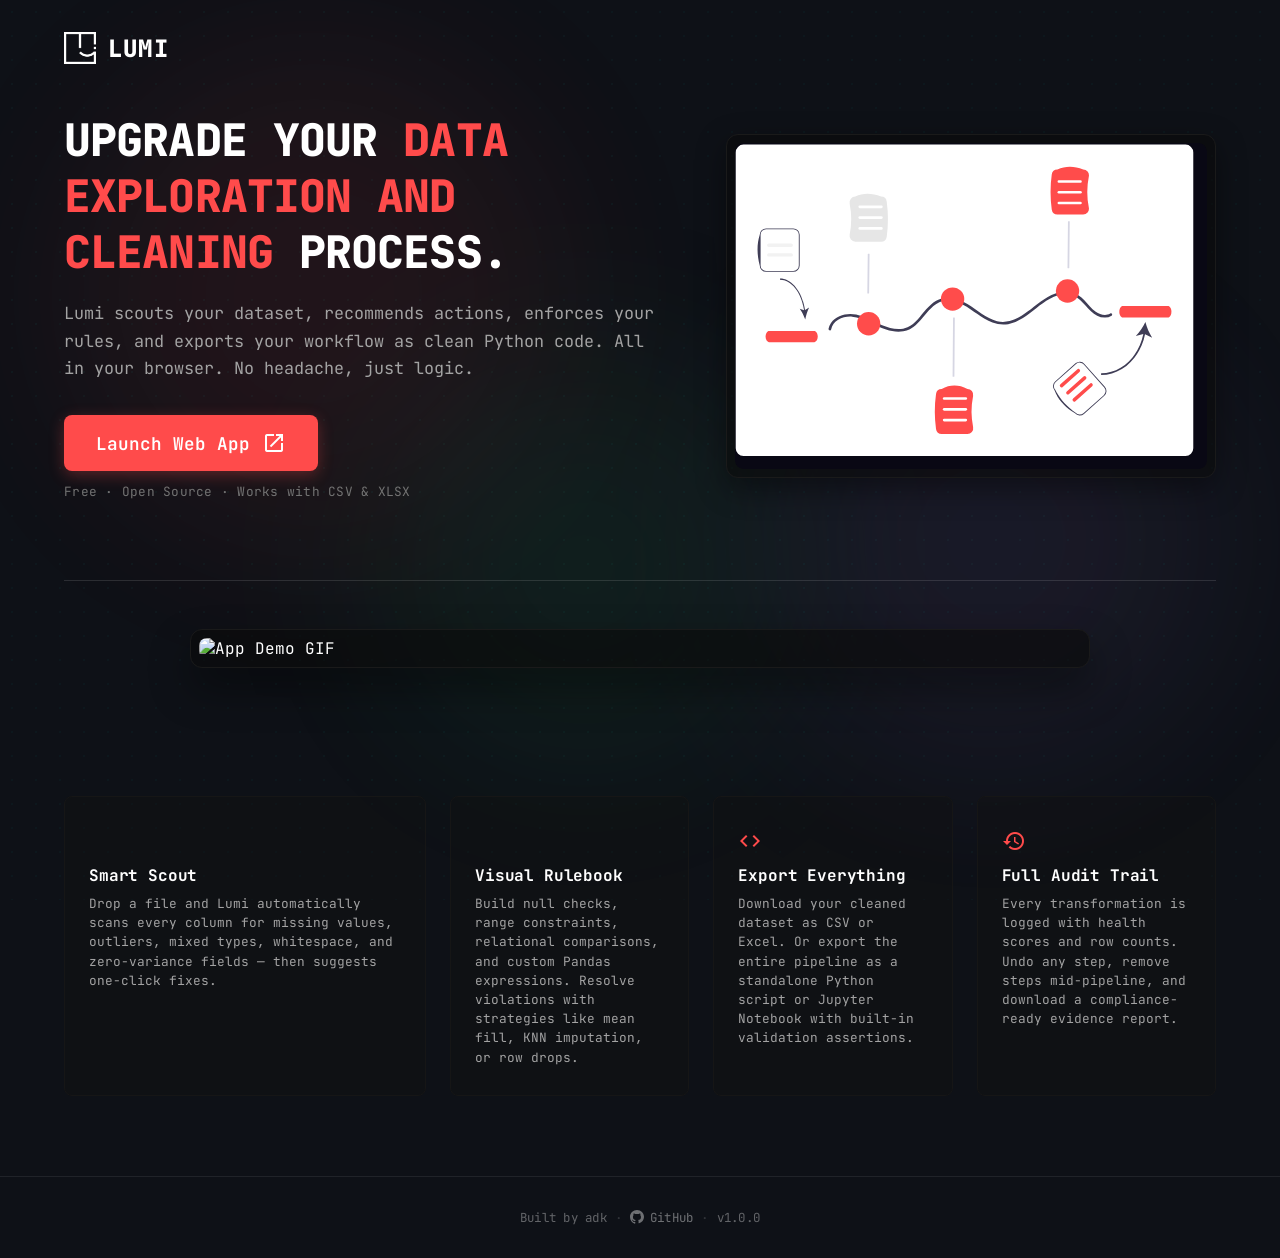
==== index.html @ c5dce7b9 "ui: add favicon" ====
<!DOCTYPE html>
<html lang="en">
<head>
    <meta charset="UTF-8">
    <meta name="viewport" content="width=device-width, initial-scale=1.0">
    <title>Lumi | Interactive Data Cleaning & Validation Assistant</title>
    
    <!-- Meta tags for SEO -->
    <meta name="description" content="Lumi is an interactive web app that automatically scans your CSV or Excel files to flag data quality issues, lets you clean them visually, and exports your workflow as a ready-to-run Python pipeline.">
    <meta name="keywords" content="data cleaning tool, data validation, python pipeline generator, pandas code generator, csv cleaner, excel validator, data profiling">
    <meta name="author" content="adk">
    
    <!-- OpenGraph Meta Tags for Social Sharing -->
    <meta property="og:title" content="Lumi | Interactive Data Cleaning & Validation Assistant">
    <meta property="og:description" content="Scout your dataset, visually build data validation rulebooks, clean formatting issues, and instantly export production-ready Python pipelines.">
    <meta property="og:type" content="website">
    <meta property="og:url" content="https://github.com/adk7712/lumi">
    
    <!-- Tab Favicon -->
    <link rel="icon" type="image/svg+xml" href="assets/lumi_logo_white.svg">

    <!-- Fonts & Icons -->
    <link rel="stylesheet" href="https://fonts.googleapis.com/css2?family=JetBrains+Mono:wght@300;400;500;600;700;800&display=swap">
    <link rel="stylesheet" href="https://fonts.googleapis.com/icon?family=Material+Icons">

    <style>
        /* --- Global Reset & Scrollbar --- */
        * {
            box-sizing: border-box;
            margin: 0;
            padding: 0;
            font-family: 'JetBrains Mono', monospace;
        }

        body {
            background-color: #0e1117;
            color: #ffffff;
            overflow-x: hidden;
            min-height: 100vh;
            display: flex;
            flex-direction: column;
            justify-content: space-between;
        }

        /* --- Custom Scrollbar --- */
        ::-webkit-scrollbar {
            width: 8px;
            height: 8px;
        }
        ::-webkit-scrollbar-track {
            background: #0e1117;
        }
        ::-webkit-scrollbar-thumb {
            background: #262730;
            border-radius: 4px;
        }
        ::-webkit-scrollbar-thumb:hover {
            background: #31333f;
        }

        /* --- Ambient Background Animations --- */
        @keyframes orb-float-1 {
            0%, 100% { transform: translate(0, 0) scale(1); }
            33% { transform: translate(30px, 40px) scale(1.1); }
            66% { transform: translate(-20px, -30px) scale(0.95); }
        }
        @keyframes orb-float-2 {
            0%, 100% { transform: translate(0, 0) scale(1); }
            50% { transform: translate(-40px, 30px) scale(1.15); }
        }
        @keyframes orb-float-3 {
            0%, 100% { transform: translate(0, 0) scale(1); }
            33% { transform: translate(20px, -30px) scale(0.9); }
            66% { transform: translate(-30px, 20px) scale(1.05); }
        }

        .welcome-bg {
            position: absolute;
            top: 0;
            left: 0;
            width: 100%;
            height: 100%;
            pointer-events: none;
            z-index: 0;
            overflow: hidden;
        }

        .welcome-grid-bg {
            background-image: radial-gradient(rgba(13, 148, 136, 0.08) 1px, transparent 0);
            background-size: 24px 24px;
            opacity: 0.8;
            position: fixed;
            top: 0;
            left: 0;
            width: 100%;
            height: 100%;
        }

        .welcome-orb {
            position: absolute;
            border-radius: 50%;
            filter: blur(100px);
            opacity: 0.1;
        }

        .welcome-orb-1 {
            width: 500px;
            height: 500px;
            background: #ff4b4b;
            top: 5%;
            left: 5%;
            animation: orb-float-1 15s ease-in-out infinite;
        }

        .welcome-orb-2 {
            width: 450px;
            height: 450px;
            background: #a88beb;
            top: 35%;
            right: 5%;
            animation: orb-float-2 18s ease-in-out infinite;
        }

        .welcome-orb-3 {
            width: 400px;
            height: 400px;
            background: #2ecc71;
            bottom: 15%;
            left: 30%;
            animation: orb-float-3 20s ease-in-out infinite;
        }

        /* --- Header / Navigation --- */
        header {
            position: relative;
            z-index: 10;
            max-width: 1200px;
            width: 100%;
            margin: 0 auto;
            padding: 2rem 1.5rem 0 1.5rem;
            display: flex;
            justify-content: space-between;
            align-items: center;
        }

        .logo-container {
            display: flex;
            align-items: center;
            gap: 0.75rem;
            text-decoration: none;
            color: #ffffff;
            font-size: 1.5rem;
            font-weight: 800;
            letter-spacing: 0.05em;
            transition: color 0.2s ease;
        }

        .logo-container:hover {
            color: #ff4b4b;
        }

        .logo-img {
            width: 32px;
            height: 32px;
        }

        /* --- Hero Section Split Layout --- */
        .welcome-hero-container {
            display: grid;
            grid-template-columns: 1.1fr 0.9fr;
            gap: 4rem;
            align-items: center;
            max-width: 1200px;
            margin: 3rem auto;
            padding: 0 1.5rem;
            position: relative;
            z-index: 1;
        }

        @media (max-width: 900px) {
            .welcome-hero-container {
                grid-template-columns: 1fr;
                text-align: center;
                gap: 2.5rem;
                margin: 2rem auto;
            }
            .welcome-hero-right {
                display: none;
            }
        }

        .welcome-hero-left {
            display: flex;
            flex-direction: column;
            align-items: flex-start;
        }

        @media (max-width: 900px) {
            .welcome-hero-left {
                align-items: center;
            }
        }

        .welcome-title {
            font-size: 2.8rem;
            font-weight: 800;
            line-height: 1.25;
            letter-spacing: -0.02em;
            margin-bottom: 1.25rem;
            color: #ffffff;
        }

        @media (max-width: 900px) {
            .welcome-title {
                font-size: 2.2rem;
            }
        }

        .highlight-teal {
            color: #ff4b4b;
        }

        .welcome-subtitle {
            font-size: 1.05rem;
            font-weight: 400;
            color: #a3a3a3;
            line-height: 1.65;
            margin-bottom: 2rem;
            max-width: 600px;
        }

        /* --- Launch Call to Action Button --- */
        .launch-btn {
            display: inline-flex;
            align-items: center;
            gap: 0.75rem;
            background: #ff4b4b;
            color: #ffffff;
            text-decoration: none;
            font-weight: 600;
            font-size: 1.1rem;
            padding: 1rem 2rem;
            border-radius: 8px;
            box-shadow: 0 4px 15px rgba(255, 75, 75, 0.3);
            transition: all 0.25s ease;
            position: relative;
            overflow: hidden;
            border: none;
            cursor: pointer;
        }

        .launch-btn:hover {
            background: #ff3333;
            transform: translateY(-2px);
            box-shadow: 0 6px 20px rgba(255, 75, 75, 0.45);
        }

        .launch-btn:active {
            transform: translateY(0);
        }

        .cta-helper {
            font-size: 0.8rem;
            color: #737373;
            margin-top: 0.75rem;
            letter-spacing: 0.02em;
        }

        .hero-image-container {
            position: relative;
            border: 1px solid #1a1a1a;
            border-radius: 12px;
            background: rgba(10, 10, 10, 0.6);
            padding: 0.5rem;
            display: flex;
            justify-content: center;
            align-items: center;
            box-shadow: 0 10px 30px rgba(0, 0, 0, 0.4);
        }

        .hero-image {
            width: 100%;
            height: auto;
            border-radius: 8px;
            display: block;
        }

        /* --- Showcase Section --- */
        .platform-experience {
            max-width: 1200px;
            margin: 2rem auto 4rem auto;
            padding: 0 1.5rem;
            position: relative;
            z-index: 1;
            width: 100%;
        }

        .showcase-divider {
            border: 0;
            border-top: 1px solid rgba(255, 255, 255, 0.12);
            margin: 0 0 3rem 0;
        }

        .exp-body {
            display: flex;
            justify-content: center;
            align-items: center;
            max-width: 900px;
            margin: 0 auto;
        }

        .demo-gif-container {
            position: relative;
            border: 1px solid #1a1a1a;
            border-radius: 12px;
            background: rgba(10, 10, 10, 0.6);
            padding: 0.5rem;
            display: flex;
            justify-content: center;
            align-items: center;
            box-shadow: 0 20px 40px rgba(0, 0, 0, 0.4);
            width: 100%;
        }

        .demo-gif-placeholder {
            width: 100%;
            height: auto;
            border-radius: 8px;
            display: block;
        }

        /* --- Features Cards Grid --- */
        .welcome-grid {
            display: grid;
            grid-template-columns: repeat(4, 1fr);
            gap: 1.5rem;
            max-width: 1200px;
            margin: 4rem auto 5rem auto;
            padding: 0 1.5rem;
            position: relative;
            z-index: 1;
            width: 100%;
        }

        @media (max-width: 992px) {
            .welcome-grid { grid-template-columns: repeat(2, 1fr); }
        }

        @media (max-width: 600px) {
            .welcome-grid { grid-template-columns: 1fr; }
        }

        .welcome-card {
            position: relative;
            background: rgba(18, 18, 18, 0.4);
            border: 1px solid #161616;
            border-radius: 8px;
            padding: 2rem 1.5rem 1.75rem 1.5rem;
            transition: all 0.3s ease;
        }

        .welcome-card:hover {
            transform: translateY(-4px);
            border-color: #ff4b4b;
            background: rgba(18, 18, 18, 0.6);
            box-shadow: 0 10px 25px rgba(255, 75, 75, 0.03);
        }

        .welcome-card-icon {
            color: #ff4b4b;
            font-size: 1.5rem;
            margin-bottom: 0.75rem;
            display: block;
        }

        .welcome-card-title {
            font-size: 1rem;
            font-weight: 700;
            margin-bottom: 0.5rem;
            color: #ffffff;
            letter-spacing: -0.01em;
        }

        .welcome-card-desc {
            font-size: 0.8rem;
            line-height: 1.5;
            color: #a3a3a3;
        }

        /* --- Footer Styles --- */
        footer {
            margin-top: auto;
            padding: 2rem 0;
            border-top: 1px solid rgba(255, 255, 255, 0.08);
            text-align: center;
            position: relative;
            z-index: 10;
            width: 100%;
        }

        .footer-inner {
            display: flex;
            align-items: center;
            justify-content: center;
            gap: 0.5rem;
            font-size: 0.78rem;
            color: rgba(255, 255, 255, 0.35);
            letter-spacing: 0.02em;
        }

        .footer-sep {
            color: rgba(255, 255, 255, 0.15);
        }

        .footer-link {
            display: inline-flex;
            align-items: center;
            gap: 0.35rem;
            color: rgba(255, 255, 255, 0.4);
            text-decoration: none;
            transition: color 0.2s ease;
        }

        .footer-link:hover {
            color: rgba(255, 75, 75, 0.85);
        }

        .footer-gh-icon {
            vertical-align: middle;
        }

        .footer-version {
            font-variant-numeric: tabular-nums;
        }
    </style>
</head>
<body>

    <!-- Background Orbs & Grid -->
    <div class="welcome-bg welcome-grid-bg">
        <div class="welcome-orb welcome-orb-1"></div>
        <div class="welcome-orb welcome-orb-2"></div>
        <div class="welcome-orb welcome-orb-3"></div>
    </div>

    <!-- Navigation Header -->
    <header>
        <a href="#" class="logo-container">
            <img src="assets/lumi_logo_white.png" class="logo-img" alt="Lumi Logo">
            <span>LUMI</span>
        </a>
    </header>

    <!-- Hero Section -->
    <main class="welcome-hero-container">
        <div class="welcome-hero-left">
            <h1 class="welcome-title">UPGRADE YOUR <span class="highlight-teal">DATA EXPLORATION AND CLEANING</span> PROCESS.</h1>
            <p class="welcome-subtitle">Lumi scouts your dataset, recommends actions, enforces your rules, and exports your workflow as clean Python code. All in your browser. No headache, just logic.</p>
            
            <!-- CTA Button directing to the hosted Streamlit App -->
            <a href="https://lumi.streamlit.app" target="_blank" class="launch-btn">
                <span>Launch Web App</span>
                <span class="material-icons">launch</span>
            </a>
            <p class="cta-helper">Free · Open Source · Works with CSV &amp; XLSX</p>
        </div>
        <div class="welcome-hero-right">
            <div class="hero-image-container">
                <img id="hero-graphic" src="assets/hero_graphics/hero_1.svg" class="hero-image" alt="Data Flow Illustration">
            </div>
        </div>
    </main>

    <!-- Demo Showcase -->
    <section class="platform-experience">
        <hr class="showcase-divider">
        <div class="exp-body">
            <div class="demo-gif-container">
                <img src="https://i.giphy.com/3o7TKSjRrfIPjei1nG.gif" class="demo-gif-placeholder" alt="App Demo GIF">
            </div>
        </div>
    </section>

    <!-- Features Cards Grid -->
    <section class="welcome-grid">
        <article class="welcome-card" id="card-scout">
            <span class="material-icons welcome-card-icon">auto_fix_high</span>
            <h3 class="welcome-card-title">Smart Scout</h3>
            <p class="welcome-card-desc">Drop a file and Lumi automatically scans every column for missing values, outliers, mixed types, whitespace, and zero-variance fields — then suggests one-click fixes.</p>
        </article>
        <article class="welcome-card" id="card-rules">
            <span class="material-icons welcome-card-icon">rule</span>
            <h3 class="welcome-card-title">Visual Rulebook</h3>
            <p class="welcome-card-desc">Build null checks, range constraints, relational comparisons, and custom Pandas expressions. Resolve violations with strategies like mean fill, KNN imputation, or row drops.</p>
        </article>
        <article class="welcome-card" id="card-export">
            <span class="material-icons welcome-card-icon">code</span>
            <h3 class="welcome-card-title">Export Everything</h3>
            <p class="welcome-card-desc">Download your cleaned dataset as CSV or Excel. Or export the entire pipeline as a standalone Python script or Jupyter Notebook with built-in validation assertions.</p>
        </article>
        <article class="welcome-card" id="card-audit">
            <span class="material-icons welcome-card-icon">history</span>
            <h3 class="welcome-card-title">Full Audit Trail</h3>
            <p class="welcome-card-desc">Every transformation is logged with health scores and row counts. Undo any step, remove steps mid-pipeline, and download a compliance-ready evidence report.</p>
        </article>
    </section>

    <!-- Footer -->
    <footer>
        <div class="footer-inner">
            <span>Built by adk</span>
            <span class="footer-sep">·</span>
            <a href="https://github.com/adk7712/lumi" target="_blank" class="footer-link">
                <svg class="footer-gh-icon" height="14" viewBox="0 0 16 16" width="14" fill="currentColor">
                    <path d="M8 0C3.58 0 0 3.58 0 8c0 3.54 2.29 6.53 5.47 7.59.4.07.55-.17.55-.38 0-.19-.01-.82-.01-1.49-2.01.37-2.53-.49-2.69-.94-.09-.23-.48-.94-.82-1.13-.28-.15-.68-.52-.01-.53.63-.01 1.08.58 1.23.82.72 1.21 1.87.87 2.33.66.07-.52.28-.87.51-1.07-1.57-.18-3.23-.79-3.23-3.51 0-.78.28-1.41.74-1.92-.07-.18-.32-1.02.07-2.13 0 0 .6-.19 1.98.74a6.84 6.84 0 013.62 0c1.38-.94 1.98-.74 1.98-.74.39 1.11.14 1.95.08 2.13.46.51.74 1.14.74 1.92 0 2.74-1.67 3.33-3.23 3.51.26.22.49.65.49 1.31 0 .95-.01 1.72-.01 1.95 0 .21.15.46.55.38A8.013 8.013 0 0016 8c0-4.42-3.58-8-8-8z"></path>
                </svg>
                <span>GitHub</span>
            </a>
            <span class="footer-sep">·</span>
            <span class="footer-version">v1.0.0</span>
        </div>
    </footer>

    <script>
        window.addEventListener('DOMContentLoaded', () => {
            const totalGraphics = 3;
            const randomIndex = Math.floor(Math.random() * totalGraphics) + 1;
            const heroImg = document.getElementById('hero-graphic');
            if (heroImg) {
                heroImg.src = `assets/hero_graphics/hero_${randomIndex}.svg`;
            }
        });
    </script>
</body>
</html>
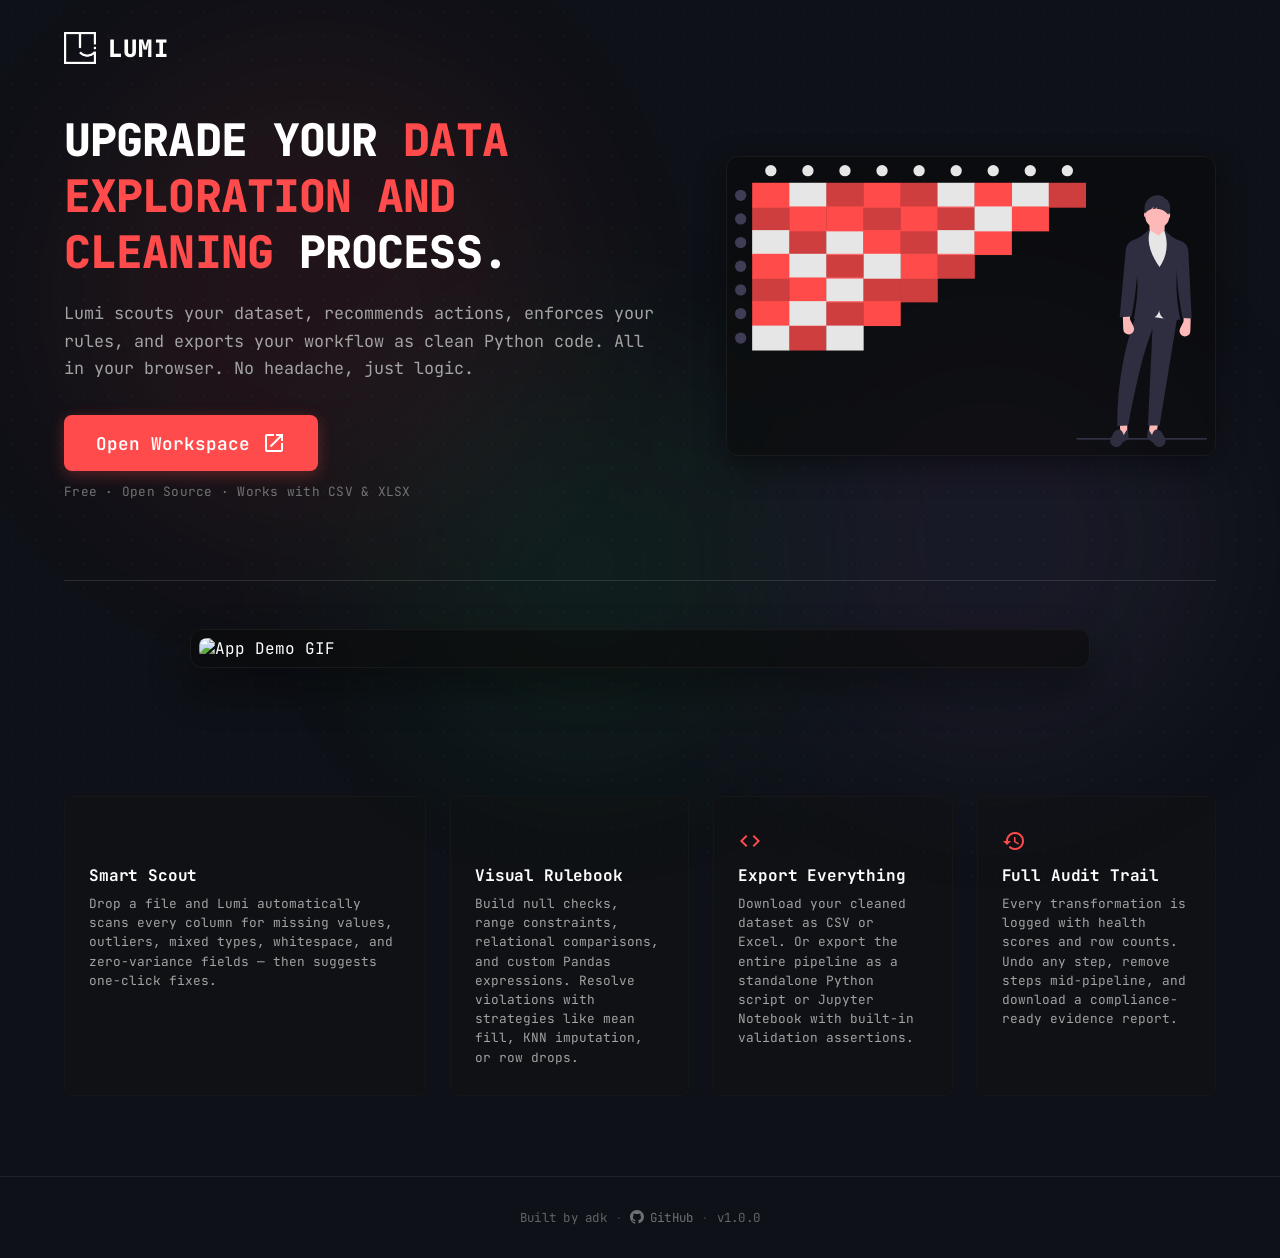
==== commit 0c495a38: "feat: sync static index.html changes containing transparent hero rotation, SVG favicon, and updated " ====
--- a/index.html
+++ b/index.html
@@ -457,9 +457,8 @@
             <h1 class="welcome-title">UPGRADE YOUR <span class="highlight-teal">DATA EXPLORATION AND CLEANING</span> PROCESS.</h1>
             <p class="welcome-subtitle">Lumi scouts your dataset, recommends actions, enforces your rules, and exports your workflow as clean Python code. All in your browser. No headache, just logic.</p>
             
-            <!-- CTA Button directing to the hosted Streamlit App -->
             <a href="https://lumi.streamlit.app" target="_blank" class="launch-btn">
-                <span>Launch Web App</span>
+                <span>Open Workspace</span>
                 <span class="material-icons">launch</span>
             </a>
             <p class="cta-helper">Free · Open Source · Works with CSV &amp; XLSX</p>
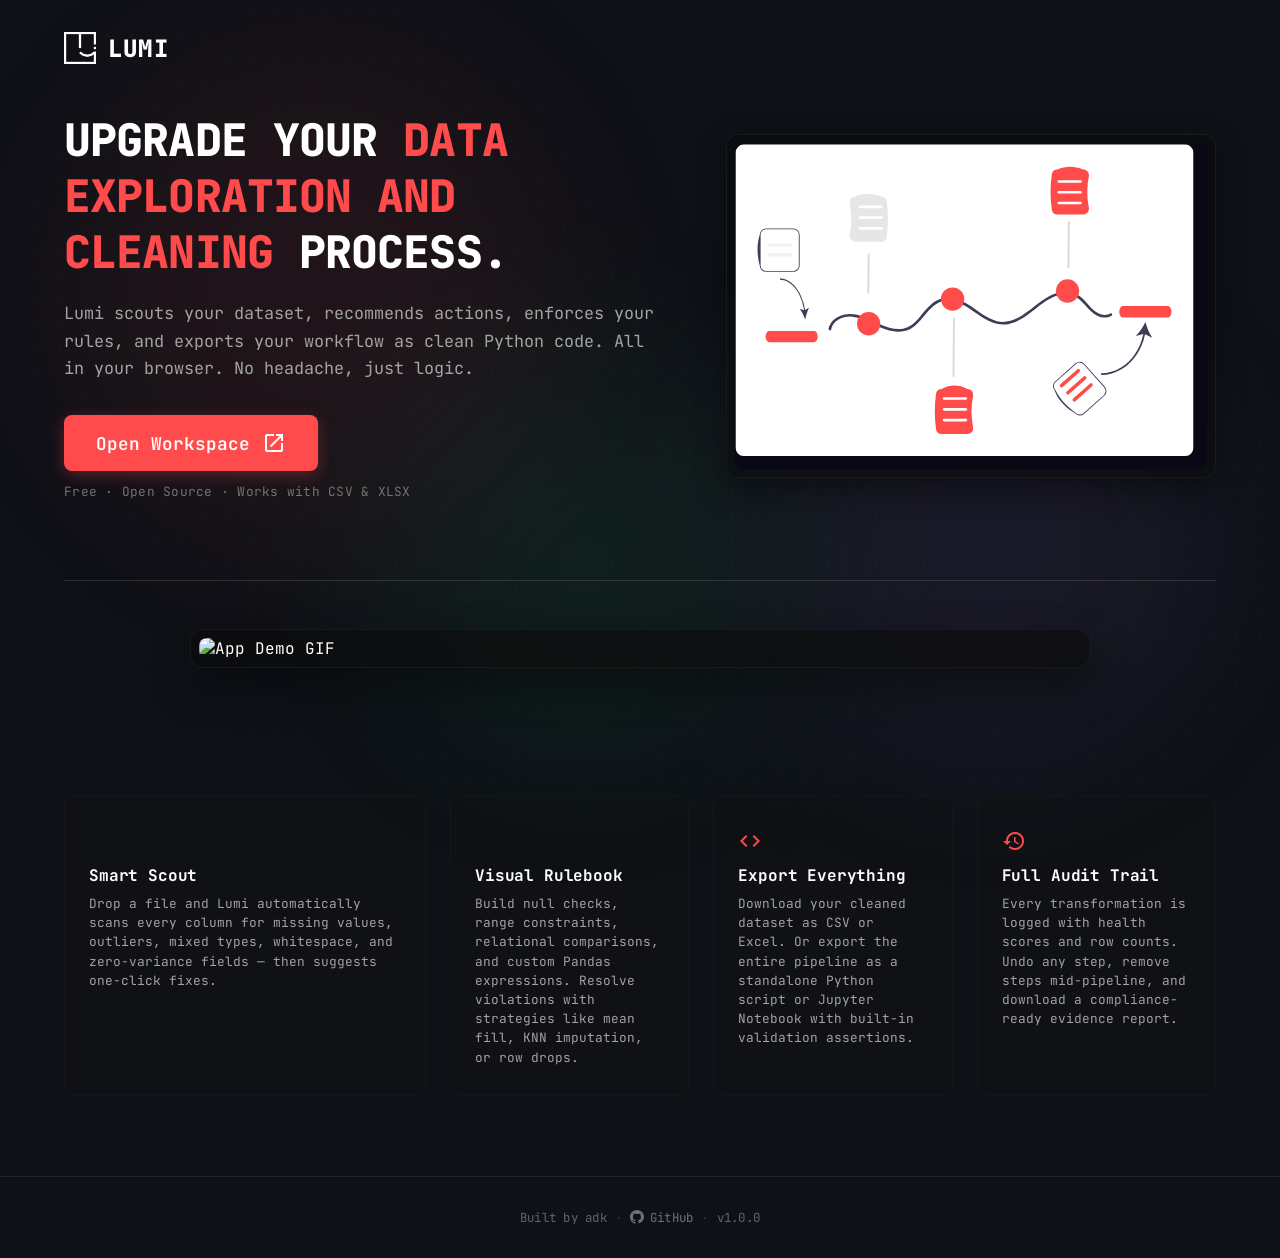
==== commit e503ace1: "add posthog" ====
--- a/index.html
+++ b/index.html
@@ -433,6 +433,19 @@
             font-variant-numeric: tabular-nums;
         }
     </style>
+    
+    <!-- PostHog Analytics -->
+    <script>
+        !function(t,e){var o,n,p,r;e.__SV||(window.posthog=e,e._i=[],e.init=function(i,s,a){function g(t,e){var o=e.split(".");2==o.length&&(t=t[o[0]],e=o[1]),t[e]=function(){t.push([e].concat(Array.prototype.slice.call(arguments,0)))}}(p=t.createElement("script")).type="text/javascript",p.async=!0,p.src=s.api_host.replace(".i.posthog.com","-assets.i.posthog.com")+"/static/array.js",(r=t.getElementsByTagName("script")[0]).parentNode.insertBefore(p,r);var u=e;for(void 0!==a?u=e[a]=[]:a="posthog",u.people=u.people||[],u.toString=function(t){var e="posthog";return"posthog"!==a&&(e+="."+a),t||(e+=" (stub)"),e},u.people.toString=function(){return u.toString(".people")},o="capture identify alias people.set people.set_once set_config register register_once unregister opt_out_capturing has_opted_out_capturing opt_in_capturing list_properties single_pageview disable_sharing_assets_checking".split(" "),n=0;n<o.length;n++)g(u,o[n]);e._i.push([i,s,a])},e.__SV=1)}(document,window.posthog||[]);
+        
+        var posthogKey = 'YOUR_POSTHOG_API_KEY';
+        if (posthogKey && posthogKey !== 'YOUR_POSTHOG_API_KEY') {
+            posthog.init(posthogKey, {
+                api_host: 'https://us.i.posthog.com',
+                person_profiles: 'identified_only'
+            });
+        }
+    </script>
 </head>
 <body>
 
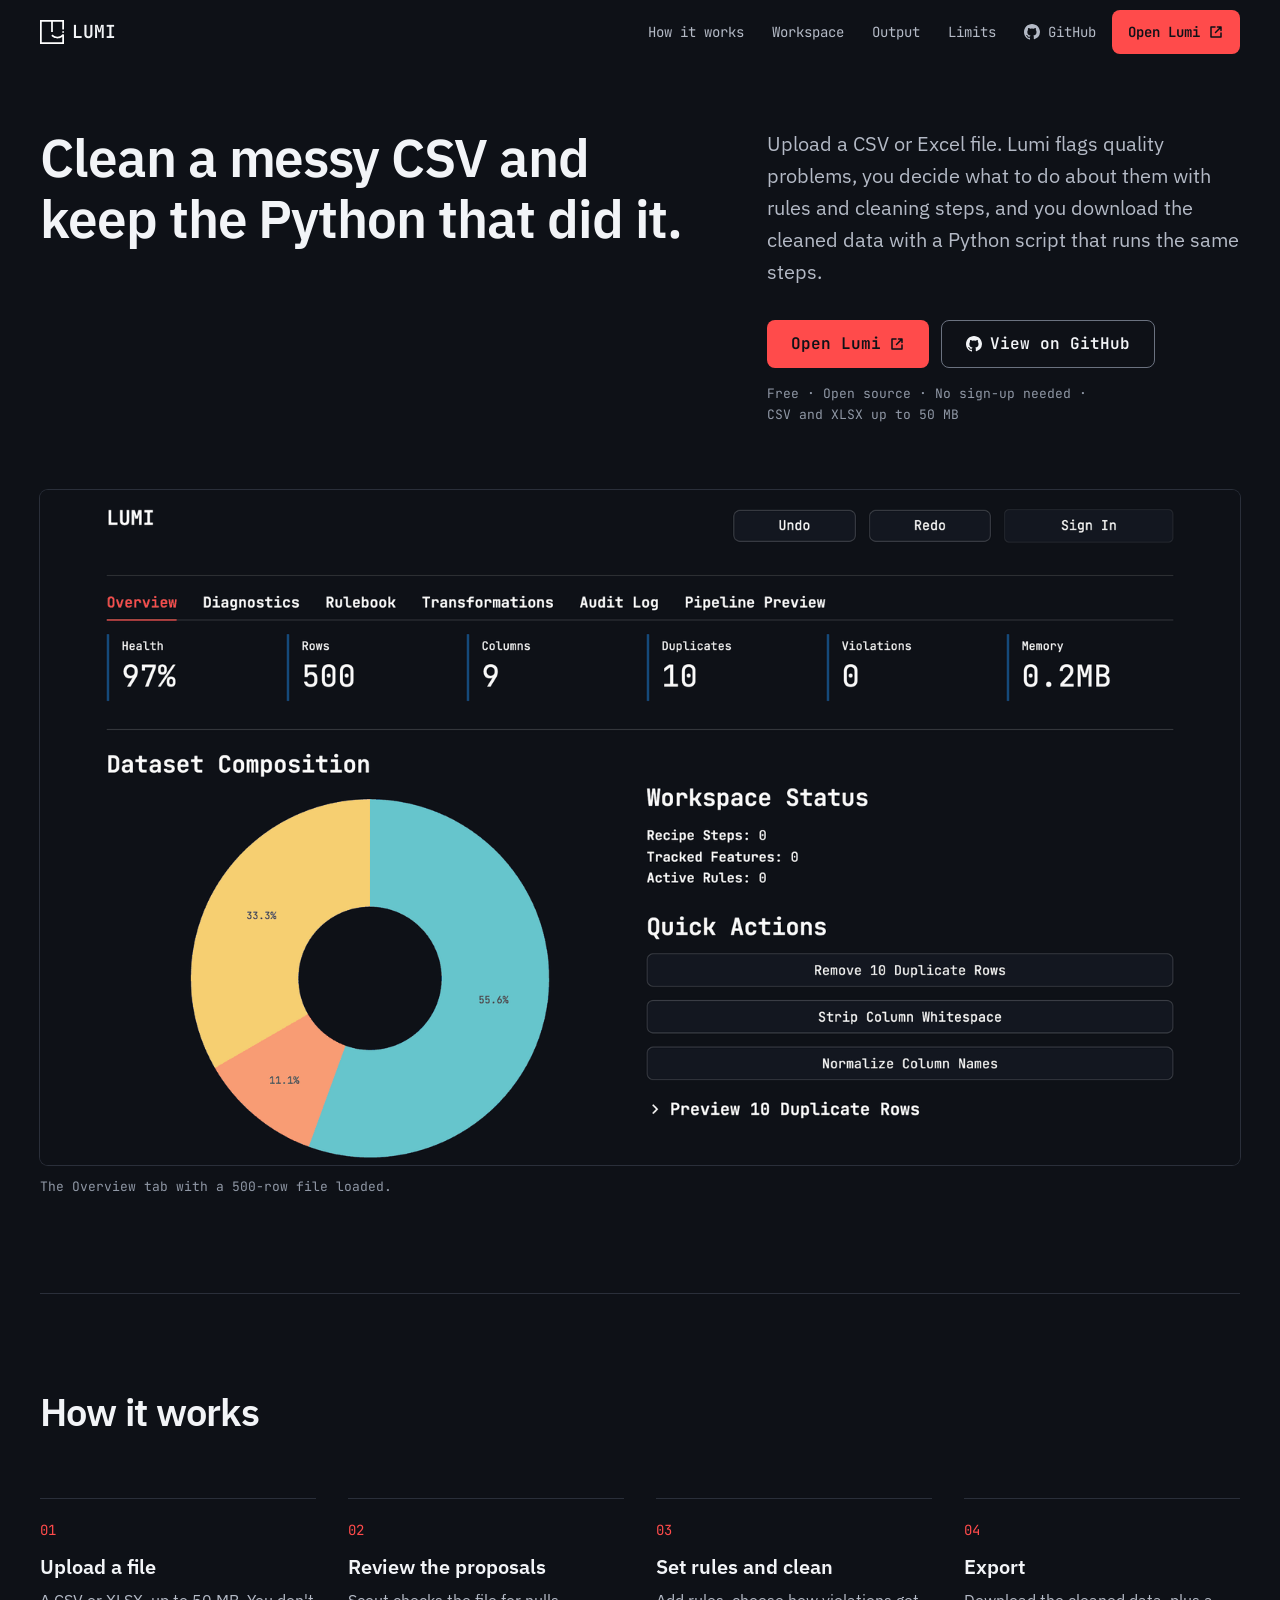
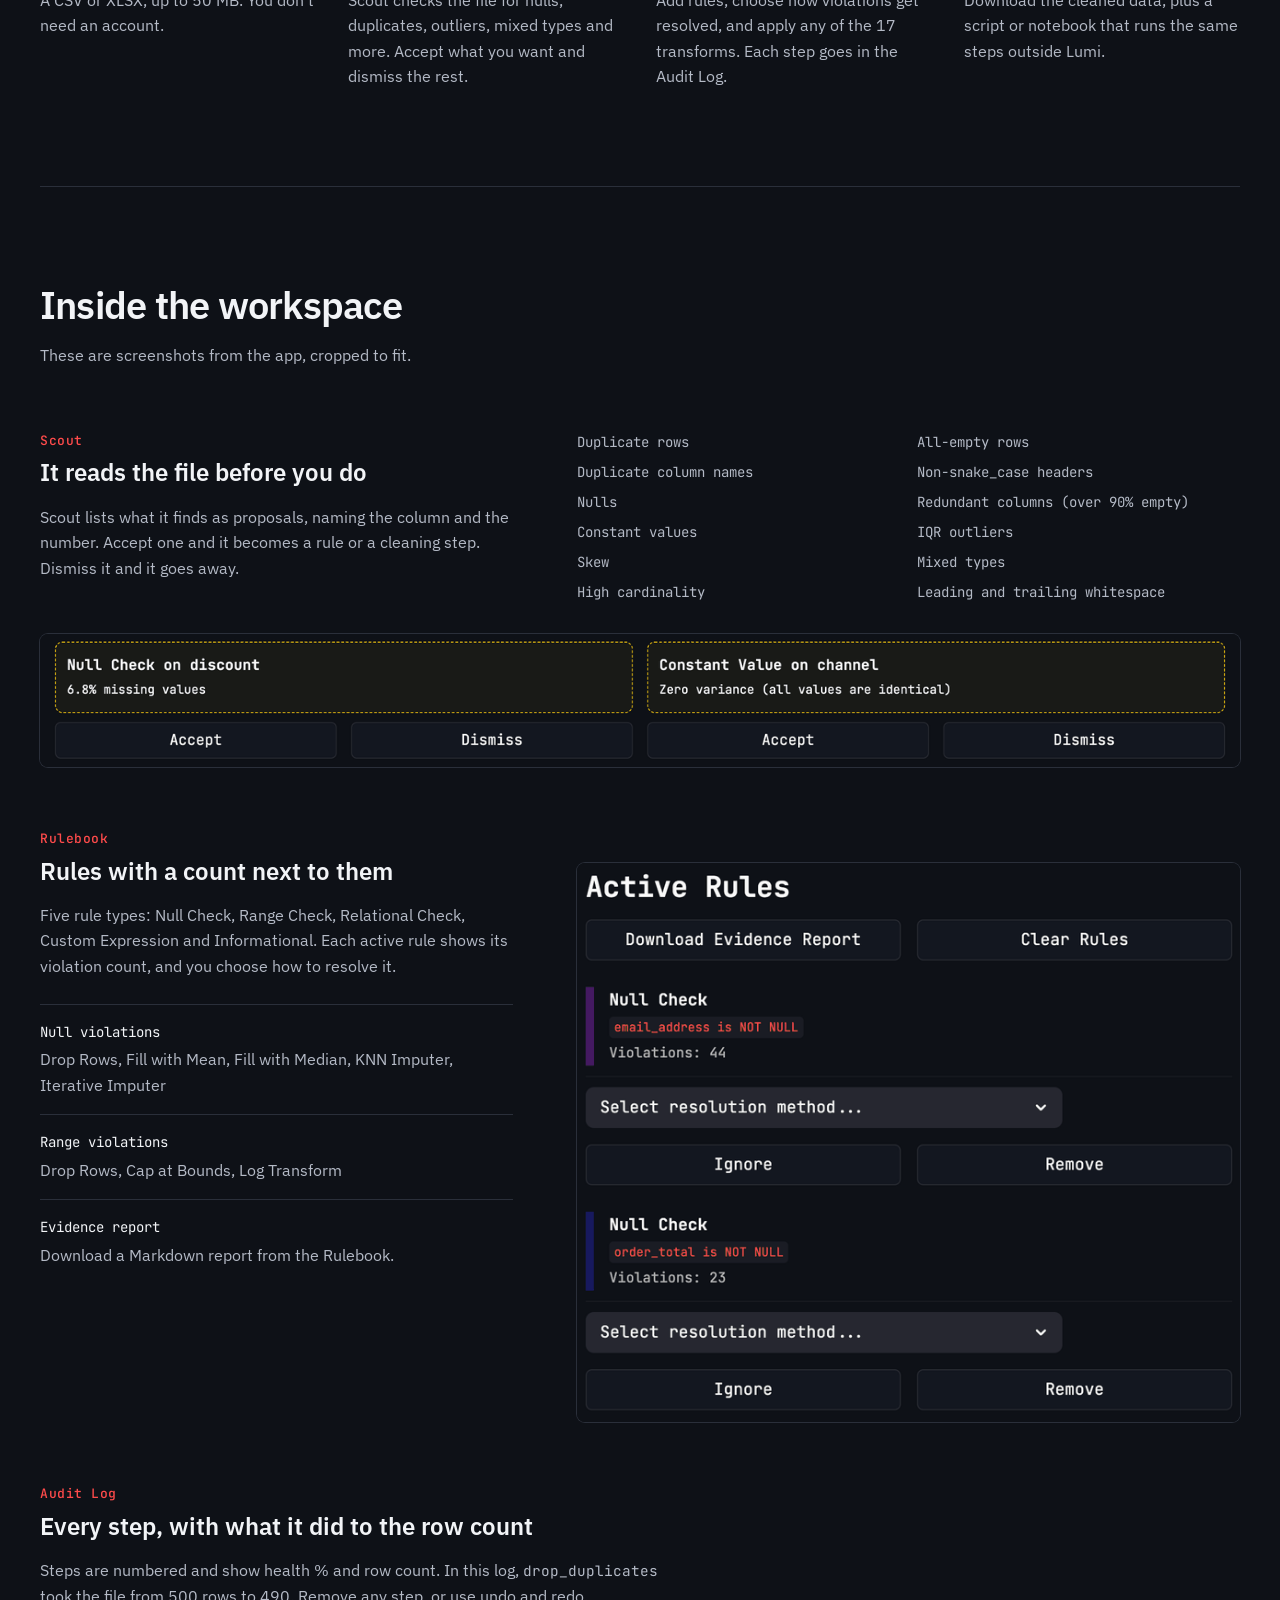
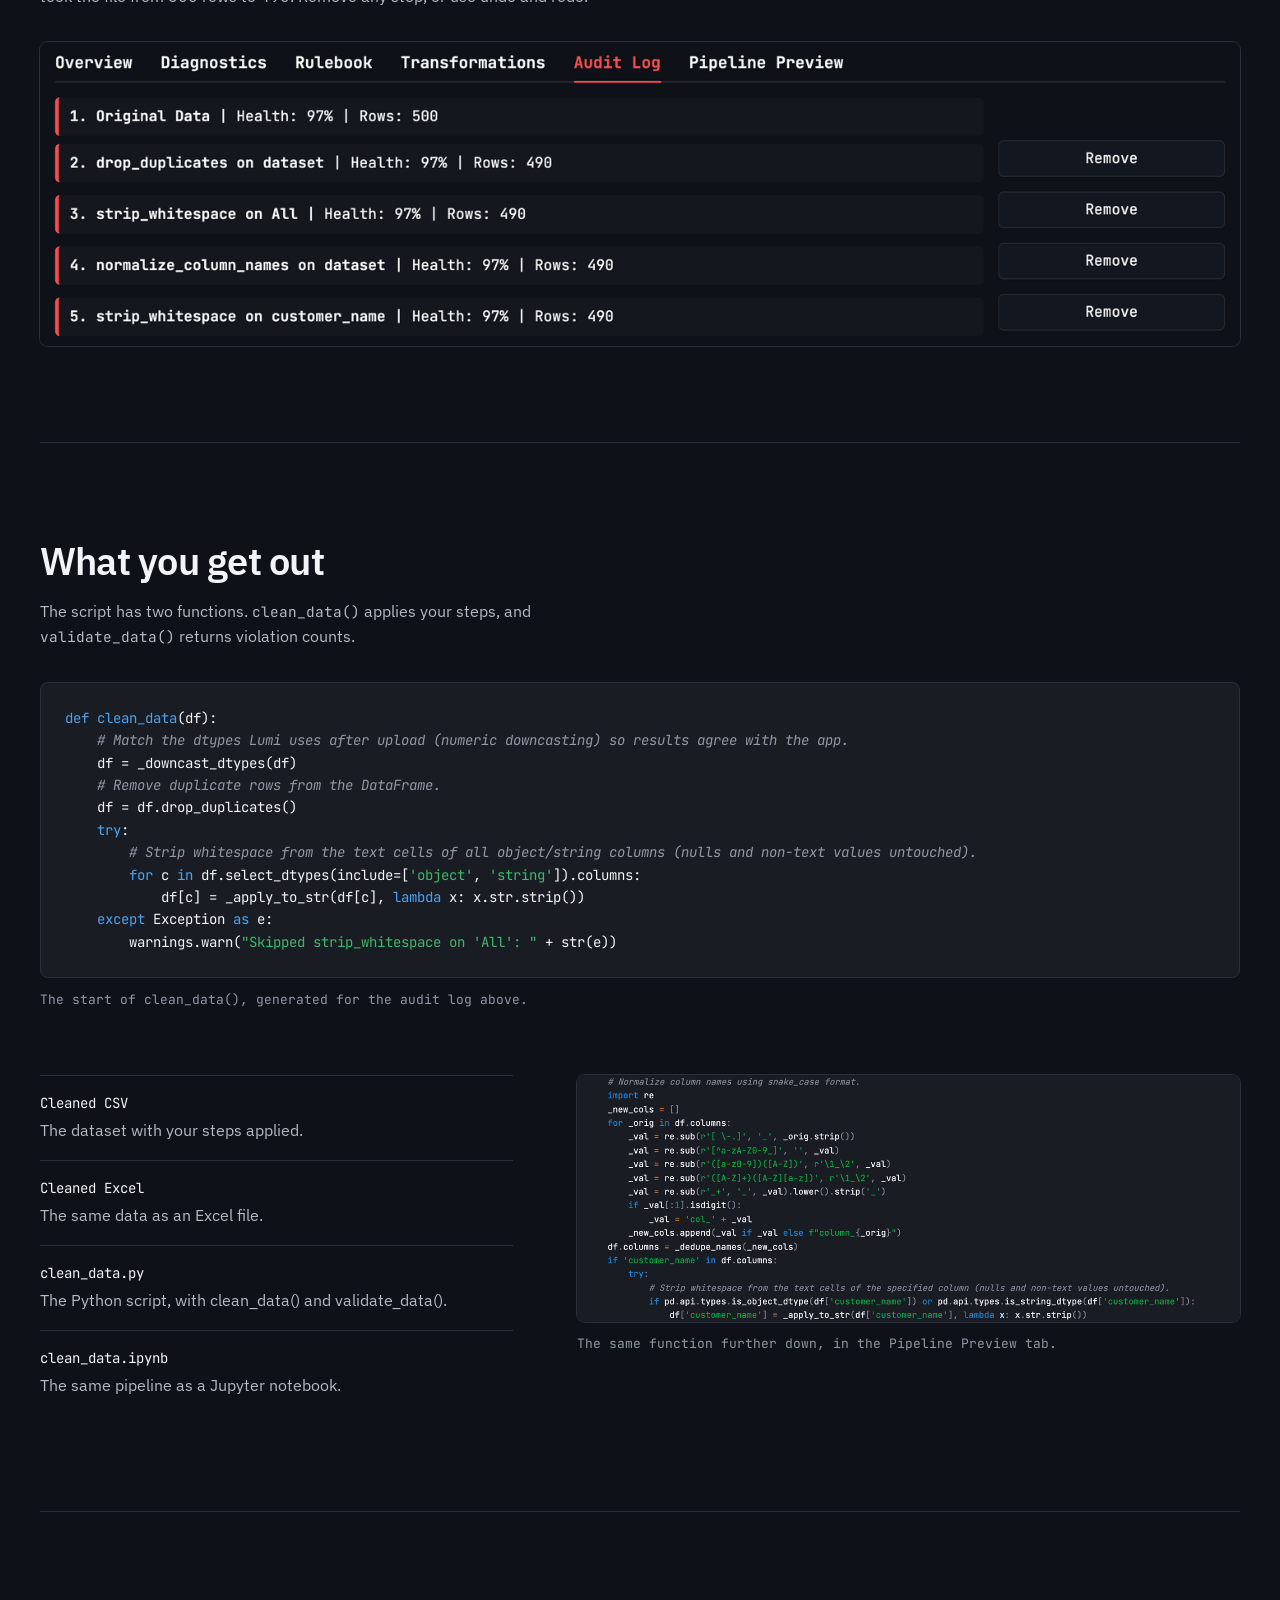
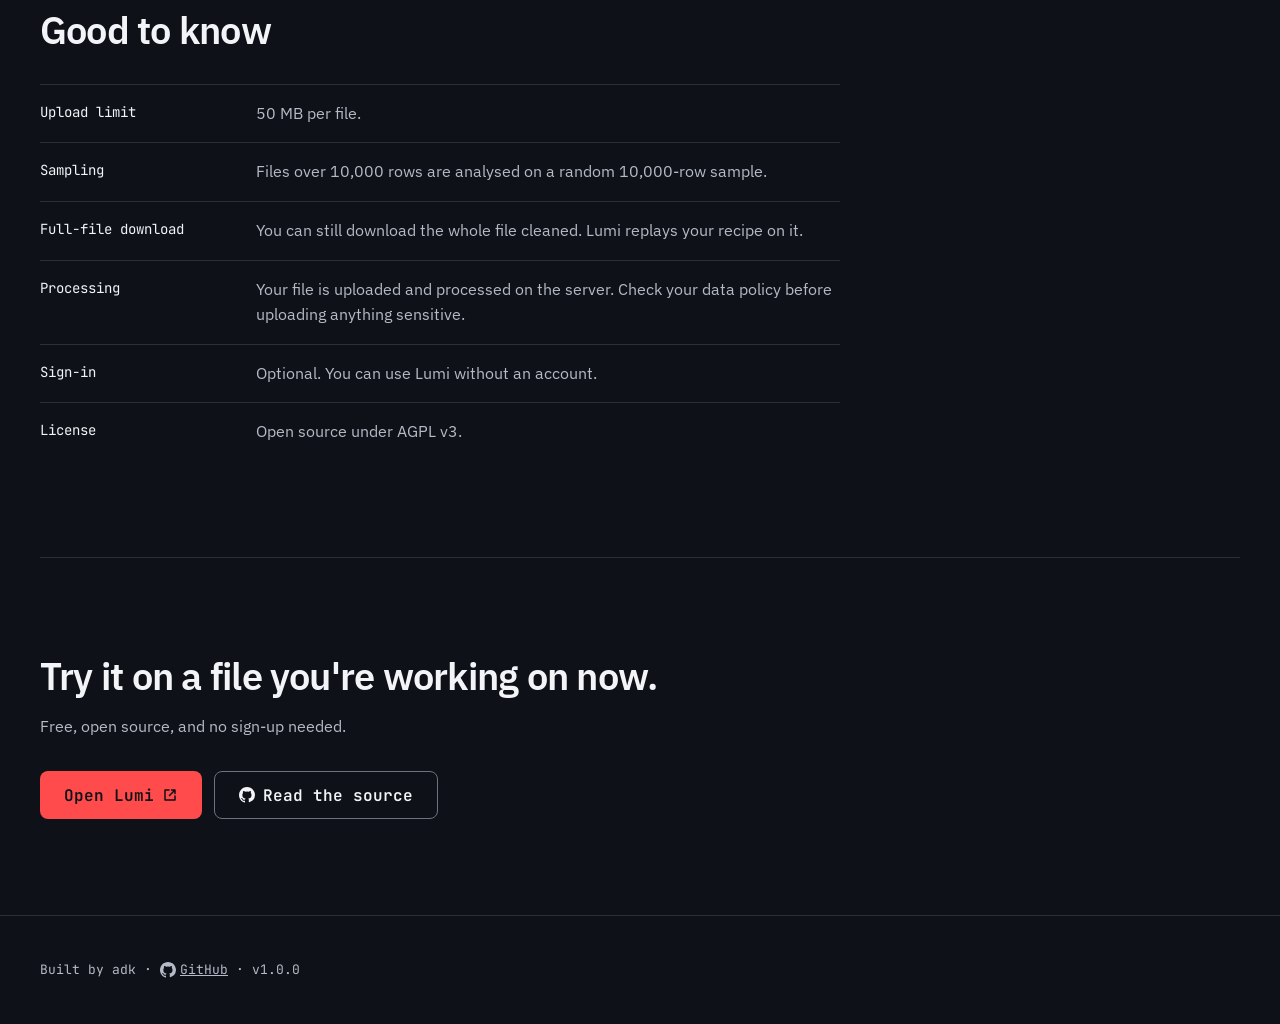
==== commit b9105e48: "ui: rebuild landing page with design tokens and real app screenshots Replace the broken demo GIF and" ====
--- a/index.html
+++ b/index.html
@@ -4,436 +4,540 @@
     <meta charset="UTF-8">
     <meta name="viewport" content="width=device-width, initial-scale=1.0">
     <title>Lumi | Interactive Data Cleaning & Validation Assistant</title>
-    
-    <!-- Meta tags for SEO -->
     <meta name="description" content="Lumi is an interactive web app that automatically scans your CSV or Excel files to flag data quality issues, lets you clean them visually, and exports your workflow as a ready-to-run Python pipeline.">
     <meta name="keywords" content="data cleaning tool, data validation, python pipeline generator, pandas code generator, csv cleaner, excel validator, data profiling">
     <meta name="author" content="adk">
-    
-    <!-- OpenGraph Meta Tags for Social Sharing -->
     <meta property="og:title" content="Lumi | Interactive Data Cleaning & Validation Assistant">
-    <meta property="og:description" content="Scout your dataset, visually build data validation rulebooks, clean formatting issues, and instantly export production-ready Python pipelines.">
+    <meta property="og:description" content="Scout your dataset, visually build data validation rulebooks, clean formatting issues, and export your cleaning steps as a Python pipeline.">
     <meta property="og:type" content="website">
     <meta property="og:url" content="https://github.com/adk7712/lumi">
-    
-    <!-- Tab Favicon -->
     <link rel="icon" type="image/svg+xml" href="assets/lumi_logo_white.svg">
 
-    <!-- Fonts & Icons -->
-    <link rel="stylesheet" href="https://fonts.googleapis.com/css2?family=JetBrains+Mono:wght@300;400;500;600;700;800&display=swap">
-    <link rel="stylesheet" href="https://fonts.googleapis.com/icon?family=Material+Icons">
+    <link rel="preconnect" href="https://fonts.googleapis.com">
+    <link rel="preconnect" href="https://fonts.gstatic.com" crossorigin>
+    <link rel="stylesheet" href="https://fonts.googleapis.com/css2?family=IBM+Plex+Sans:wght@400;500;600&family=JetBrains+Mono:ital,wght@0,400;0,500;0,600;1,400&display=swap">
 
     <style>
-        /* --- Global Reset & Scrollbar --- */
-        * {
-            box-sizing: border-box;
+        :root {
+          /* === PRIMITIVES === */
+          --color-ink-950: #0e1117;
+          --color-ink-900: #161a23;
+          --color-ink-850: #1a1c24;
+          --color-ink-700: #2a2f3a;
+          --color-gray-500: #6b7280;
+          --color-gray-400: #9098a6;
+          --color-gray-300: #b4bac6;
+          --color-gray-100: #f2f4f7;
+          --color-white: #ffffff;
+          --color-red-400: #ff6161;
+          --color-red-500: #ff4b4b;
+          --color-red-600: #e63e3e;
+          --color-blue-400: #4aa3f0;
+          --color-green-400: #3fb86a;
+
+          --font-family-sans: 'IBM Plex Sans', system-ui, sans-serif;
+          --font-family-mono: 'JetBrains Mono', ui-monospace, monospace;
+
+          --font-size-xs: 0.8125rem;  /* 13px */
+          --font-size-sm: 0.875rem;   /* 14px */
+          --font-size-base: 1rem;     /* 16px */
+          --font-size-lg: 1.125rem;   /* 18px */
+          --font-size-xl: 1.25rem;    /* 20px */
+          --font-size-2xl: 1.5rem;    /* 24px */
+          --font-size-h2: clamp(1.75rem, 1.471rem + 1.143vw, 2.5rem);  /* 28px at 390, 40px at 1440 */
+          --font-size-h1: clamp(2.25rem, 1.786rem + 1.905vw, 3.5rem);  /* 36px at 390, 56px at 1440 */
+
+          --font-weight-normal: 400;
+          --font-weight-medium: 500;
+          --font-weight-semibold: 600;
+
+          --leading-tight: 1.15;
+          --leading-snug: 1.3;
+          --leading-normal: 1.6;
+          --tracking-tight: -0.02em;
+          --tracking-normal: 0;
+          --tracking-wide: 0.04em;
+
+          --space-1: 0.25rem;  /* 4 */
+          --space-2: 0.5rem;   /* 8 */
+          --space-3: 0.75rem;  /* 12 */
+          --space-4: 1rem;     /* 16 */
+          --space-5: 1.25rem;  /* 20 */
+          --space-6: 1.5rem;   /* 24 */
+          --space-8: 2rem;     /* 32 */
+          --space-10: 2.5rem;  /* 40 */
+          --space-12: 3rem;    /* 48 */
+          --space-16: 4rem;    /* 64 */
+          --space-24: 6rem;    /* 96 */
+
+          --radius-sm: 0.25rem;  /* 4 */
+          --radius-md: 0.5rem;   /* 8 */
+
+          --shadow-none: none;
+          --shadow-ring-1: 0 0 0 1px;
+
+          --size-control-sm: 2.75rem;  /* 44 */
+          --size-control-md: 3rem;     /* 48 */
+          --size-container: 75rem;     /* 1200 */
+          --size-measure: 62ch;
+
+          --duration-fast: 150ms;
+          --ease-standard: ease-in-out;
+
+          /* === SEMANTIC === */
+          --color-background: var(--color-ink-950);
+          --color-surface-raised: var(--color-ink-900);
+          --color-surface-code: var(--color-ink-850);
+          --color-foreground: var(--color-gray-100);
+          --color-foreground-secondary: var(--color-gray-300);
+          --color-foreground-muted: var(--color-gray-400);
+          --color-accent: var(--color-red-500);
+          --color-primary: var(--color-red-500);
+          --color-primary-hover: var(--color-red-400);
+          --color-primary-active: var(--color-red-600);
+          --color-primary-foreground: var(--color-ink-950);
+          --color-border-subtle: var(--color-ink-700);
+          --color-border-control: var(--color-gray-500);
+          --color-border-control-hover: var(--color-gray-400);
+          --color-ring: var(--color-white);
+          --color-syntax-keyword: var(--color-blue-400);
+          --color-syntax-string: var(--color-green-400);
+          --color-syntax-comment: var(--color-gray-400);
+
+          --font-body: var(--font-family-sans);
+          --font-data: var(--font-family-mono);
+
+          --ring-width: 2px;
+          --ring-offset: 2px;
+
+          --spacing-gutter: var(--space-4);
+          --spacing-section: var(--space-16);
+          --spacing-block: var(--space-12);
+          --spacing-grid-gap: var(--space-8);
+
+          --transition-colors: color var(--duration-fast) var(--ease-standard),
+                               background-color var(--duration-fast) var(--ease-standard),
+                               border-color var(--duration-fast) var(--ease-standard);
+
+          /* === COMPONENTS === */
+          --button-height: var(--size-control-md);
+          --button-height-sm: var(--size-control-sm);
+          --button-padding-x: var(--space-6);
+          --button-padding-x-sm: var(--space-4);
+          --button-gap: var(--space-2);
+          --button-radius: var(--radius-md);
+          --button-font: var(--font-data);
+          --button-font-size: var(--font-size-base);
+          --button-font-size-sm: var(--font-size-sm);
+          --button-font-weight: var(--font-weight-semibold);
+          --button-bg: var(--color-primary);
+          --button-fg: var(--color-primary-foreground);
+          --button-hover-bg: var(--color-primary-hover);
+          --button-active-bg: var(--color-primary-active);
+          --button-secondary-bg: transparent;
+          --button-secondary-fg: var(--color-foreground);
+          --button-secondary-border: var(--color-border-control);
+          --button-secondary-hover-bg: var(--color-surface-raised);
+          --button-secondary-hover-border: var(--color-border-control-hover);
+          --button-secondary-active-bg: var(--color-surface-code);
+
+          --nav-height: var(--space-16);
+          --nav-link-font: var(--font-data);
+          --nav-link-font-size: var(--font-size-sm);
+          --nav-link-fg: var(--color-foreground-secondary);
+          --nav-link-hover-fg: var(--color-foreground);
+          --nav-link-active-fg: var(--color-accent);
+          --nav-link-padding-x: var(--space-3);
+          --nav-link-min-height: var(--size-control-sm);
+          --wordmark-font-size: var(--font-size-lg);
+          --wordmark-font-weight: var(--font-weight-semibold);
+          --wordmark-logo-size: var(--space-6);
+
+          --link-fg: var(--color-foreground-secondary);
+          --link-hover-fg: var(--color-foreground);
+          --link-active-fg: var(--color-accent);
+
+          --eyebrow-font: var(--font-data);
+          --eyebrow-font-size: var(--font-size-xs);
+          --eyebrow-fg: var(--color-accent);
+          --eyebrow-tracking: var(--tracking-wide);
+
+          --shot-bg: var(--color-background);
+          --shot-radius: var(--radius-md);
+          --shot-frame: var(--shadow-ring-1) var(--color-border-subtle);
+
+          --caption-font-size: var(--font-size-xs);
+          --caption-font: var(--font-data);
+          --caption-fg: var(--color-foreground-muted);
+
+          --step-border: var(--color-border-subtle);
+          --step-number-font: var(--font-data);
+          --step-number-fg: var(--color-accent);
+          --step-number-font-size: var(--font-size-sm);
+
+          --code-bg: var(--color-surface-code);
+          --code-fg: var(--color-foreground);
+          --code-font: var(--font-data);
+          --code-font-size: var(--font-size-xs);
+          --code-leading: var(--leading-normal);
+          --code-padding: var(--space-5);
+          --code-radius: var(--radius-md);
+          --code-border: var(--color-border-subtle);
+
+          --row-border: var(--color-border-subtle);
+          --row-padding-y: var(--space-4);
+          --section-border: var(--color-border-subtle);
+        }
+
+        @media (min-width: 768px) {
+          :root {
+            --spacing-gutter: var(--space-8);
+            --spacing-section: var(--space-24);
+            --spacing-block: var(--space-16);
+            --code-font-size: var(--font-size-sm);
+            --code-padding: var(--space-6);
+          }
+        }
+
+        /* --- Base --- */
+        *, *::before, *::after { box-sizing: border-box; }
+        html { -webkit-text-size-adjust: 100%; }
+        body, h1, h2, h3, p, ul, ol, dl, dd, figure, pre { margin: 0; }
+        ul, ol { padding: 0; list-style: none; }
+        body {
+            background-color: var(--color-background);
+            color: var(--color-foreground);
+            font-family: var(--font-body);
+            font-size: var(--font-size-base);
+            line-height: var(--leading-normal);
+            -webkit-font-smoothing: antialiased;
+        }
+        img { display: block; }
+        .container {
+            width: 100%;
+            max-width: calc(var(--size-container) + 2 * var(--spacing-gutter));
+            margin-inline: auto;
+            padding-inline: var(--spacing-gutter);
+        }
+        .sr-only {
+            position: absolute;
+            width: 1px;
+            height: 1px;
+            padding: 0;
+            margin: -1px;
+            overflow: hidden;
+            clip: rect(0, 0, 0, 0);
+            white-space: nowrap;
+            border: 0;
+        }
+
+        /* --- Text styles --- */
+        h1, h2, h3 { font-family: var(--font-body); font-weight: var(--font-weight-semibold); color: var(--color-foreground); text-wrap: balance; }
+        h1 { font-size: var(--font-size-h1); line-height: var(--leading-tight); letter-spacing: var(--tracking-tight); }
+        h2 { font-size: var(--font-size-h2); line-height: var(--leading-tight); letter-spacing: var(--tracking-tight); }
+        h3 { font-size: var(--font-size-2xl); line-height: var(--leading-snug); }
+        .lede, .body { color: var(--color-foreground-secondary); max-width: var(--size-measure); }
+        .lede { font-size: var(--font-size-lg); }
+        .helper, .caption {
+            font-family: var(--font-data);
+            font-size: var(--font-size-xs);
+            color: var(--color-foreground-muted);
+        }
+        .caption { margin-top: var(--space-3); }
+        .eyebrow {
+            font-family: var(--eyebrow-font);
+            font-size: var(--eyebrow-font-size);
+            font-weight: var(--font-weight-medium);
+            line-height: var(--leading-snug);
+            letter-spacing: var(--eyebrow-tracking);
+            color: var(--eyebrow-fg);
+        }
+        code { font-family: var(--font-data); font-size: 0.9em; color: inherit; }
+        .grid > * { min-width: 0; }
+        .grid { display: grid; gap: var(--space-8); }
+
+        /* --- Focus, motion --- */
+        :focus-visible {
+            outline: var(--ring-width) solid var(--color-ring);
+            outline-offset: var(--ring-offset);
+        }
+        a, .btn, pre.code { transition: var(--transition-colors); }
+        @media (prefers-reduced-motion: reduce) {
+            *, *::before, *::after { transition: none !important; animation: none !important; }
+        }
+
+        /* --- Buttons --- */
+        .btn {
+            display: inline-flex;
+            align-items: center;
+            justify-content: center;
+            gap: var(--button-gap);
+            height: var(--button-height);
+            padding-inline: var(--button-padding-x);
+            border-radius: var(--button-radius);
+            font-family: var(--button-font);
+            font-size: var(--button-font-size);
+            font-weight: var(--button-font-weight);
+            text-decoration: none;
+            box-shadow: var(--shadow-none);
+            cursor: pointer;
+        }
+        .btn--sm {
+            height: var(--button-height-sm);
+            padding-inline: var(--button-padding-x-sm);
+            font-size: var(--button-font-size-sm);
+        }
+        .btn--primary, .skip-link:focus {
+            background-color: var(--button-bg);
+            color: var(--button-fg);
+            border: none;
+        }
+        .btn--primary:hover { background-color: var(--button-hover-bg); }
+        .btn--primary:active, .skip-link:active { background-color: var(--button-active-bg); }
+        .btn--secondary {
+            background-color: var(--button-secondary-bg);
+            color: var(--button-secondary-fg);
+            border: 1px solid var(--button-secondary-border);
+        }
+        .btn--secondary:hover { background-color: var(--button-secondary-hover-bg); border-color: var(--button-secondary-hover-border); }
+        .btn--secondary:active { background-color: var(--button-secondary-active-bg); border-color: var(--button-secondary-hover-border); }
+        .btn svg, .nav-link svg, .link svg { flex: none; }
+        .actions { display: flex; flex-direction: column; gap: var(--space-3); margin-top: var(--space-8); }
+        .actions .btn { width: 100%; }
+
+        .skip-link {
+            position: absolute;
+            width: 1px;
+            height: 1px;
+            padding: 0;
+            margin: -1px;
+            overflow: hidden;
+            clip: rect(0, 0, 0, 0);
+            white-space: nowrap;
+            border: 0;
+        }
+        .skip-link:focus {
+            position: fixed;
+            top: var(--space-2);
+            left: var(--space-2);
+            z-index: 1;
+            width: auto;
+            height: var(--button-height-sm);
             margin: 0;
-            padding: 0;
-            font-family: 'JetBrains Mono', monospace;
-        }
-
-        body {
-            background-color: #0e1117;
-            color: #ffffff;
-            overflow-x: hidden;
-            min-height: 100vh;
-            display: flex;
-            flex-direction: column;
-            justify-content: space-between;
-        }
-
-        /* --- Custom Scrollbar --- */
-        ::-webkit-scrollbar {
-            width: 8px;
-            height: 8px;
-        }
-        ::-webkit-scrollbar-track {
-            background: #0e1117;
-        }
-        ::-webkit-scrollbar-thumb {
-            background: #262730;
-            border-radius: 4px;
-        }
-        ::-webkit-scrollbar-thumb:hover {
-            background: #31333f;
-        }
-
-        /* --- Ambient Background Animations --- */
-        @keyframes orb-float-1 {
-            0%, 100% { transform: translate(0, 0) scale(1); }
-            33% { transform: translate(30px, 40px) scale(1.1); }
-            66% { transform: translate(-20px, -30px) scale(0.95); }
-        }
-        @keyframes orb-float-2 {
-            0%, 100% { transform: translate(0, 0) scale(1); }
-            50% { transform: translate(-40px, 30px) scale(1.15); }
-        }
-        @keyframes orb-float-3 {
-            0%, 100% { transform: translate(0, 0) scale(1); }
-            33% { transform: translate(20px, -30px) scale(0.9); }
-            66% { transform: translate(-30px, 20px) scale(1.05); }
-        }
-
-        .welcome-bg {
-            position: absolute;
-            top: 0;
-            left: 0;
-            width: 100%;
-            height: 100%;
-            pointer-events: none;
-            z-index: 0;
-            overflow: hidden;
-        }
-
-        .welcome-grid-bg {
-            background-image: radial-gradient(rgba(13, 148, 136, 0.08) 1px, transparent 0);
-            background-size: 24px 24px;
-            opacity: 0.8;
-            position: fixed;
-            top: 0;
-            left: 0;
-            width: 100%;
-            height: 100%;
-        }
-
-        .welcome-orb {
-            position: absolute;
-            border-radius: 50%;
-            filter: blur(100px);
-            opacity: 0.1;
-        }
-
-        .welcome-orb-1 {
-            width: 500px;
-            height: 500px;
-            background: #ff4b4b;
-            top: 5%;
-            left: 5%;
-            animation: orb-float-1 15s ease-in-out infinite;
-        }
-
-        .welcome-orb-2 {
-            width: 450px;
-            height: 450px;
-            background: #a88beb;
-            top: 35%;
-            right: 5%;
-            animation: orb-float-2 18s ease-in-out infinite;
-        }
-
-        .welcome-orb-3 {
-            width: 400px;
-            height: 400px;
-            background: #2ecc71;
-            bottom: 15%;
-            left: 30%;
-            animation: orb-float-3 20s ease-in-out infinite;
-        }
-
-        /* --- Header / Navigation --- */
-        header {
-            position: relative;
-            z-index: 10;
-            max-width: 1200px;
-            width: 100%;
-            margin: 0 auto;
-            padding: 2rem 1.5rem 0 1.5rem;
-            display: flex;
-            justify-content: space-between;
+            padding-inline: var(--button-padding-x-sm);
+            overflow: visible;
+            clip: auto;
+            display: inline-flex;
             align-items: center;
-        }
-
-        .logo-container {
+            border-radius: var(--button-radius);
+            font-family: var(--button-font);
+            font-size: var(--button-font-size-sm);
+            font-weight: var(--button-font-weight);
+            text-decoration: none;
+        }
+
+        /* --- Header --- */
+        header .container {
             display: flex;
             align-items: center;
-            gap: 0.75rem;
-            text-decoration: none;
-            color: #ffffff;
-            font-size: 1.5rem;
-            font-weight: 800;
-            letter-spacing: 0.05em;
-            transition: color 0.2s ease;
-        }
-
-        .logo-container:hover {
-            color: #ff4b4b;
-        }
-
-        .logo-img {
-            width: 32px;
-            height: 32px;
-        }
-
-        /* --- Hero Section Split Layout --- */
-        .welcome-hero-container {
-            display: grid;
-            grid-template-columns: 1.1fr 0.9fr;
-            gap: 4rem;
-            align-items: center;
-            max-width: 1200px;
-            margin: 3rem auto;
-            padding: 0 1.5rem;
-            position: relative;
-            z-index: 1;
-        }
-
-        @media (max-width: 900px) {
-            .welcome-hero-container {
-                grid-template-columns: 1fr;
-                text-align: center;
-                gap: 2.5rem;
-                margin: 2rem auto;
-            }
-            .welcome-hero-right {
-                display: none;
-            }
-        }
-
-        .welcome-hero-left {
-            display: flex;
-            flex-direction: column;
-            align-items: flex-start;
-        }
-
-        @media (max-width: 900px) {
-            .welcome-hero-left {
-                align-items: center;
-            }
-        }
-
-        .welcome-title {
-            font-size: 2.8rem;
-            font-weight: 800;
-            line-height: 1.25;
-            letter-spacing: -0.02em;
-            margin-bottom: 1.25rem;
-            color: #ffffff;
-        }
-
-        @media (max-width: 900px) {
-            .welcome-title {
-                font-size: 2.2rem;
-            }
-        }
-
-        .highlight-teal {
-            color: #ff4b4b;
-        }
-
-        .welcome-subtitle {
-            font-size: 1.05rem;
-            font-weight: 400;
-            color: #a3a3a3;
-            line-height: 1.65;
-            margin-bottom: 2rem;
-            max-width: 600px;
-        }
-
-        /* --- Launch Call to Action Button --- */
-        .launch-btn {
+            justify-content: space-between;
+            min-height: var(--nav-height);
+        }
+        nav { display: flex; align-items: center; gap: var(--space-1); }
+        .wordmark {
             display: inline-flex;
             align-items: center;
-            gap: 0.75rem;
-            background: #ff4b4b;
-            color: #ffffff;
+            gap: var(--space-2);
+            min-height: var(--nav-link-min-height);
+            font-family: var(--font-data);
+            font-size: var(--wordmark-font-size);
+            font-weight: var(--wordmark-font-weight);
+            color: var(--color-foreground);
             text-decoration: none;
-            font-weight: 600;
-            font-size: 1.1rem;
-            padding: 1rem 2rem;
-            border-radius: 8px;
-            box-shadow: 0 4px 15px rgba(255, 75, 75, 0.3);
-            transition: all 0.25s ease;
+        }
+        .wordmark img { width: var(--wordmark-logo-size); height: var(--wordmark-logo-size); }
+        .wordmark:hover, .wordmark:active { color: var(--color-accent); }
+        .nav-link {
+            display: inline-flex;
+            align-items: center;
+            justify-content: center;
+            gap: var(--space-2);
+            min-height: var(--nav-link-min-height);
+            padding-inline: var(--nav-link-padding-x);
+            font-family: var(--nav-link-font);
+            font-size: var(--nav-link-font-size);
+            color: var(--nav-link-fg);
+            text-decoration: none;
+        }
+        .nav-link:hover { color: var(--nav-link-hover-fg); text-decoration: underline; text-underline-offset: var(--ring-offset); }
+        .nav-link:active { color: var(--nav-link-active-fg); text-decoration: underline; text-underline-offset: var(--ring-offset); }
+        .nav-anchor { display: none; }
+        .nav-gh { min-width: var(--nav-link-min-height); padding-inline: 0; }
+        .nav-gh-text {
+            position: absolute;
+            width: 1px;
+            height: 1px;
+            padding: 0;
+            margin: -1px;
+            overflow: hidden;
+            clip: rect(0, 0, 0, 0);
+            white-space: nowrap;
+            border: 0;
+        }
+
+        /* --- Sections --- */
+        .hero { padding-block: var(--space-10) var(--spacing-section); }
+        .hero-side { margin-top: var(--space-6); }
+        .hero figure { margin-top: var(--spacing-block); }
+        .hero .helper { margin-top: var(--space-4); text-wrap: balance; }
+        .nowrap { white-space: nowrap; }
+        .section-inner { border-top: 1px solid var(--section-border); padding-block: var(--spacing-section); }
+        .section-inner > h2 + p { margin-top: var(--space-4); }
+
+        /* Steps */
+        .steps { display: grid; gap: var(--space-6); margin-top: var(--spacing-block); }
+        .steps li { border-top: 1px solid var(--step-border); padding-top: var(--space-5); }
+        .step-no {
+            display: block;
+            font-family: var(--step-number-font);
+            font-size: var(--step-number-font-size);
+            color: var(--step-number-fg);
+        }
+        .steps h3 { font-size: var(--font-size-xl); margin-top: var(--space-3); }
+        .steps p { margin-top: var(--space-2); color: var(--color-foreground-secondary); }
+
+        /* Workspace blocks */
+        .block { margin-top: var(--spacing-block); }
+        .block h3 { margin-top: var(--space-2); }
+        .block .body { margin-top: var(--space-4); }
+        .block figure { margin-top: var(--space-8); }
+        .checks {
+            display: grid;
+            grid-template-columns: repeat(2, minmax(0, 1fr));
+            gap: var(--space-3) var(--space-4);
+            font-family: var(--font-data);
+            font-size: var(--font-size-sm);
+            line-height: var(--leading-snug);
+            color: var(--color-foreground-secondary);
+            overflow-wrap: anywhere;
+        }
+        .block-text .checks { margin-top: var(--space-6); }
+        .block-text .rows { margin-top: var(--space-6); }
+
+        /* Definition rows */
+        .rows > div { border-top: 1px solid var(--row-border); padding-block: var(--row-padding-y); }
+        .rows dt {
+            font-family: var(--font-data);
+            font-size: var(--font-size-sm);
+            color: var(--color-foreground);
+            overflow-wrap: anywhere;
+        }
+        .rows dd { margin-top: var(--space-1); color: var(--color-foreground-secondary); max-width: var(--size-measure); }
+        .rows--wide { margin-top: var(--space-8); }
+
+        /* Screenshots */
+        .shot {
             position: relative;
             overflow: hidden;
-            border: none;
-            cursor: pointer;
-        }
-
-        .launch-btn:hover {
-            background: #ff3333;
-            transform: translateY(-2px);
-            box-shadow: 0 6px 20px rgba(255, 75, 75, 0.45);
-        }
-
-        .launch-btn:active {
-            transform: translateY(0);
-        }
-
-        .cta-helper {
-            font-size: 0.8rem;
-            color: #737373;
-            margin-top: 0.75rem;
-            letter-spacing: 0.02em;
-        }
-
-        .hero-image-container {
-            position: relative;
-            border: 1px solid #1a1a1a;
-            border-radius: 12px;
-            background: rgba(10, 10, 10, 0.6);
-            padding: 0.5rem;
-            display: flex;
-            justify-content: center;
-            align-items: center;
-            box-shadow: 0 10px 30px rgba(0, 0, 0, 0.4);
-        }
-
-        .hero-image {
-            width: 100%;
+            aspect-ratio: var(--crop-w) / var(--crop-h);
+            background: var(--shot-bg);
+            border-radius: var(--shot-radius);
+            box-shadow: var(--shot-frame);
+        }
+        .shot img {
+            position: absolute;
+            display: block;
+            max-width: none;
             height: auto;
-            border-radius: 8px;
+            width: calc(1600 / var(--crop-w) * 100%);
+            left: calc(var(--crop-x) / var(--crop-w) * -100%);
+            top: calc(var(--crop-y) / var(--crop-h) * -100%);
+        }
+        /* Source rectangles in screenshot pixels. Compact below 768 px, wide from 768 px. */
+        .shot--overview { --crop-x: 70;  --crop-y: 280; --crop-w: 720;  --crop-h: 720; }
+        .shot--scout    { --crop-x: 80;  --crop-y: 138; --crop-w: 720;  --crop-h: 158; }
+        .shot--rules    { --crop-x: 800; --crop-y: 362; --crop-w: 720;  --crop-h: 366; }
+        .shot--audit    { --crop-x: 80;  --crop-y: 222; --crop-w: 710;  --crop-h: 302; }
+        .shot--pipeline { --crop-x: 89;  --crop-y: 549; --crop-w: 620;  --crop-h: 324; }
+
+        /* Code */
+        pre.code {
             display: block;
-        }
-
-        /* --- Showcase Section --- */
-        .platform-experience {
-            max-width: 1200px;
-            margin: 2rem auto 4rem auto;
-            padding: 0 1.5rem;
-            position: relative;
-            z-index: 1;
-            width: 100%;
-        }
-
-        .showcase-divider {
-            border: 0;
-            border-top: 1px solid rgba(255, 255, 255, 0.12);
-            margin: 0 0 3rem 0;
-        }
-
-        .exp-body {
-            display: flex;
-            justify-content: center;
-            align-items: center;
-            max-width: 900px;
-            margin: 0 auto;
-        }
-
-        .demo-gif-container {
-            position: relative;
-            border: 1px solid #1a1a1a;
-            border-radius: 12px;
-            background: rgba(10, 10, 10, 0.6);
-            padding: 0.5rem;
-            display: flex;
-            justify-content: center;
-            align-items: center;
-            box-shadow: 0 20px 40px rgba(0, 0, 0, 0.4);
-            width: 100%;
-        }
-
-        .demo-gif-placeholder {
-            width: 100%;
-            height: auto;
-            border-radius: 8px;
-            display: block;
-        }
-
-        /* --- Features Cards Grid --- */
-        .welcome-grid {
-            display: grid;
-            grid-template-columns: repeat(4, 1fr);
-            gap: 1.5rem;
-            max-width: 1200px;
-            margin: 4rem auto 5rem auto;
-            padding: 0 1.5rem;
-            position: relative;
-            z-index: 1;
-            width: 100%;
-        }
-
-        @media (max-width: 992px) {
-            .welcome-grid { grid-template-columns: repeat(2, 1fr); }
-        }
-
-        @media (max-width: 600px) {
-            .welcome-grid { grid-template-columns: 1fr; }
-        }
-
-        .welcome-card {
-            position: relative;
-            background: rgba(18, 18, 18, 0.4);
-            border: 1px solid #161616;
-            border-radius: 8px;
-            padding: 2rem 1.5rem 1.75rem 1.5rem;
-            transition: all 0.3s ease;
-        }
-
-        .welcome-card:hover {
-            transform: translateY(-4px);
-            border-color: #ff4b4b;
-            background: rgba(18, 18, 18, 0.6);
-            box-shadow: 0 10px 25px rgba(255, 75, 75, 0.03);
-        }
-
-        .welcome-card-icon {
-            color: #ff4b4b;
-            font-size: 1.5rem;
-            margin-bottom: 0.75rem;
-            display: block;
-        }
-
-        .welcome-card-title {
-            font-size: 1rem;
-            font-weight: 700;
-            margin-bottom: 0.5rem;
-            color: #ffffff;
-            letter-spacing: -0.01em;
-        }
-
-        .welcome-card-desc {
-            font-size: 0.8rem;
-            line-height: 1.5;
-            color: #a3a3a3;
-        }
-
-        /* --- Footer Styles --- */
-        footer {
-            margin-top: auto;
-            padding: 2rem 0;
-            border-top: 1px solid rgba(255, 255, 255, 0.08);
-            text-align: center;
-            position: relative;
-            z-index: 10;
-            width: 100%;
-        }
-
-        .footer-inner {
-            display: flex;
-            align-items: center;
-            justify-content: center;
-            gap: 0.5rem;
-            font-size: 0.78rem;
-            color: rgba(255, 255, 255, 0.35);
-            letter-spacing: 0.02em;
-        }
-
-        .footer-sep {
-            color: rgba(255, 255, 255, 0.15);
-        }
-
-        .footer-link {
+            margin-top: var(--space-8);
+            max-width: 100%;
+            overflow-x: auto;
+            white-space: pre;
+            background: var(--code-bg);
+            color: var(--code-fg);
+            font-family: var(--code-font);
+            font-size: var(--code-font-size);
+            line-height: var(--code-leading);
+            padding: var(--code-padding);
+            border-radius: var(--code-radius);
+            border: 1px solid var(--code-border);
+        }
+        pre.code code { font-size: inherit; }
+        pre.code .k { color: var(--color-syntax-keyword); }
+        pre.code .s { color: var(--color-syntax-string); }
+        pre.code .c { color: var(--color-syntax-comment); font-style: italic; }
+        .output-split { margin-top: var(--spacing-block); }
+
+        /* Footer, links */
+        .link {
             display: inline-flex;
             align-items: center;
-            gap: 0.35rem;
-            color: rgba(255, 255, 255, 0.4);
-            text-decoration: none;
-            transition: color 0.2s ease;
-        }
-
-        .footer-link:hover {
-            color: rgba(255, 75, 75, 0.85);
-        }
-
-        .footer-gh-icon {
-            vertical-align: middle;
-        }
-
-        .footer-version {
-            font-variant-numeric: tabular-nums;
+            gap: var(--space-1);
+            min-height: var(--nav-link-min-height);
+            color: var(--link-fg);
+            text-decoration: underline;
+        }
+        .link:hover { color: var(--link-hover-fg); }
+        .link:active { color: var(--link-active-fg); }
+        footer { border-top: 1px solid var(--section-border); padding-block: var(--space-8); font-family: var(--font-data); font-size: var(--font-size-xs); color: var(--color-foreground-secondary); }
+        footer .container { display: flex; flex-wrap: wrap; align-items: center; gap: var(--space-2); }
+
+        /* --- 768 and up --- */
+        @media (min-width: 768px) {
+            .shot--overview { --crop-x: 0;   --crop-y: 100; --crop-w: 1600; --crop-h: 900; }
+            .shot--scout    { --crop-x: 70;  --crop-y: 136; --crop-w: 1460; --crop-h: 162; }
+            .shot--rules    { --crop-x: 800; --crop-y: 362; --crop-w: 720;  --crop-h: 608; }
+            .shot--audit    { --crop-x: 70;  --crop-y: 160; --crop-w: 1460; --crop-h: 370; }
+            .shot--pipeline { --crop-x: 89;  --crop-y: 549; --crop-w: 1200; --crop-h: 447; }
+            .actions { flex-direction: row; flex-wrap: wrap; }
+            .actions .btn { width: auto; }
+            .steps { grid-template-columns: repeat(2, minmax(0, 1fr)); gap: var(--spacing-grid-gap); }
+            .checks { grid-template-columns: repeat(3, minmax(0, 1fr)); }
+            .block--split .shot-wrap { max-width: 720px; }
+            .rows--wide > div { display: grid; grid-template-columns: 200px minmax(0, 1fr); column-gap: var(--space-4); }
+            .rows--wide dd { margin-top: 0; }
+        }
+
+        /* --- 1024 and up --- */
+        @media (min-width: 1024px) {
+            .nav-anchor { display: inline-flex; }
+            .nav-gh { min-width: 0; padding-inline: var(--nav-link-padding-x); }
+            .nav-gh-text {
+                position: static;
+                width: auto;
+                height: auto;
+                margin: 0;
+                overflow: visible;
+                clip: auto;
+                white-space: normal;
+            }
+            .hero { padding-top: var(--space-16); }
+            .hero-grid { grid-template-columns: 7fr 5fr; gap: var(--space-16); align-items: start; }
+            .hero-side { margin-top: 0; }
+            .lede { font-size: var(--font-size-xl); }
+            .steps { grid-template-columns: repeat(4, minmax(0, 1fr)); }
+            .split { grid-template-columns: 5fr 7fr; gap: var(--space-16); }
+            .block--split { align-items: start; }
+            .checks { grid-template-columns: repeat(2, minmax(0, 1fr)); }
+            .block--split .shot-wrap { max-width: none; }
+            .rows--limits { max-width: 800px; }
         }
     </style>
-    
+
     <!-- PostHog Analytics -->
     <script>
         !function(t,e){var o,n,p,r;e.__SV||(window.posthog=e,e._i=[],e.init=function(i,s,a){function g(t,e){var o=e.split(".");2==o.length&&(t=t[o[0]],e=o[1]),t[e]=function(){t.push([e].concat(Array.prototype.slice.call(arguments,0)))}}(p=t.createElement("script")).type="text/javascript",p.async=!0,p.src=s.api_host.replace(".i.posthog.com","-assets.i.posthog.com")+"/static/array.js",(r=t.getElementsByTagName("script")[0]).parentNode.insertBefore(p,r);var u=e;for(void 0!==a?u=e[a]=[]:a="posthog",u.people=u.people||[],u.toString=function(t){var e="posthog";return"posthog"!==a&&(e+="."+a),t||(e+=" (stub)"),e},u.people.toString=function(){return u.toString(".people")},o="capture identify alias people.set people.set_once set_config register register_once unregister opt_out_capturing has_opted_out_capturing opt_in_capturing list_properties single_pageview disable_sharing_assets_checking".split(" "),n=0;n<o.length;n++)g(u,o[n]);e._i.push([i,s,a])},e.__SV=1)}(document,window.posthog||[]);
@@ -448,100 +552,221 @@
     </script>
 </head>
 <body>
-
-    <!-- Background Orbs & Grid -->
-    <div class="welcome-bg welcome-grid-bg">
-        <div class="welcome-orb welcome-orb-1"></div>
-        <div class="welcome-orb welcome-orb-2"></div>
-        <div class="welcome-orb welcome-orb-3"></div>
-    </div>
-
-    <!-- Navigation Header -->
+    <a class="skip-link" href="#main">Skip to content</a>
+
     <header>
-        <a href="#" class="logo-container">
-            <img src="assets/lumi_logo_white.png" class="logo-img" alt="Lumi Logo">
-            <span>LUMI</span>
-        </a>
+        <div class="container">
+            <a class="wordmark" href="#">
+                <img src="assets/lumi_logo_white.svg" width="24" height="24" alt="">
+                <span>LUMI</span>
+            </a>
+            <nav aria-label="Main">
+                <a class="nav-link nav-anchor" href="#how">How it works</a>
+                <a class="nav-link nav-anchor" href="#workspace">Workspace</a>
+                <a class="nav-link nav-anchor" href="#output">Output</a>
+                <a class="nav-link nav-anchor" href="#limits">Limits</a>
+                <a class="nav-link nav-gh" href="https://github.com/adk7712/lumi" target="_blank" rel="noopener"><svg width="16" height="16" viewBox="0 0 16 16" fill="currentColor" aria-hidden="true"> <path d="M8 0C3.58 0 0 3.58 0 8c0 3.54 2.29 6.53 5.47 7.59.4.07.55-.17.55-.38 0-.19-.01-.82-.01-1.49-2.01.37-2.53-.49-2.69-.94-.09-.23-.48-.94-.82-1.13-.28-.15-.68-.52-.01-.53.63-.01 1.08.58 1.23.82.72 1.21 1.87.87 2.33.66.07-.52.28-.87.51-1.07-1.57-.18-3.23-.79-3.23-3.51 0-.78.28-1.41.74-1.92-.07-.18-.32-1.02.07-2.13 0 0 .6-.19 1.98.74a6.84 6.84 0 013.62 0c1.38-.94 1.98-.74 1.98-.74.39 1.11.14 1.95.08 2.13.46.51.74 1.14.74 1.92 0 2.74-1.67 3.33-3.23 3.51.26.22.49.65.49 1.31 0 .95-.01 1.72-.01 1.95 0 .21.15.46.55.38A8.013 8.013 0 0016 8c0-4.42-3.58-8-8-8z"></path> </svg><span class="nav-gh-text">GitHub</span><span class="sr-only"> (opens in a new tab)</span></a>
+                <a class="btn btn--primary btn--sm" href="https://lumiapp.streamlit.app" target="_blank" rel="noopener">Open Lumi <svg width="16" height="16" viewBox="0 0 16 16" fill="none" stroke="currentColor" stroke-width="1.5" stroke-linecap="round" stroke-linejoin="round" aria-hidden="true"><path d="M7 3H3v10h10V9M9.5 3H13v3.5M13 3 7.5 8.5"/></svg><span class="sr-only"> (opens in a new tab)</span></a>
+            </nav>
+        </div>
     </header>
 
-    <!-- Hero Section -->
-    <main class="welcome-hero-container">
-        <div class="welcome-hero-left">
-            <h1 class="welcome-title">UPGRADE YOUR <span class="highlight-teal">DATA EXPLORATION AND CLEANING</span> PROCESS.</h1>
-            <p class="welcome-subtitle">Lumi scouts your dataset, recommends actions, enforces your rules, and exports your workflow as clean Python code. All in your browser. No headache, just logic.</p>
-            
-            <a href="https://lumi.streamlit.app" target="_blank" class="launch-btn">
-                <span>Open Workspace</span>
-                <span class="material-icons">launch</span>
-            </a>
-            <p class="cta-helper">Free · Open Source · Works with CSV &amp; XLSX</p>
-        </div>
-        <div class="welcome-hero-right">
-            <div class="hero-image-container">
-                <img id="hero-graphic" src="assets/hero_graphics/hero_1.svg" class="hero-image" alt="Data Flow Illustration">
+    <main id="main">
+        <section class="hero" aria-labelledby="hero-title">
+            <div class="container">
+                <div class="grid hero-grid">
+                    <h1 id="hero-title">Clean a messy CSV and keep the Python that did it.</h1>
+                    <div class="hero-side">
+                        <p class="lede">Upload a CSV or Excel file. Lumi flags quality problems, you decide what to do about them with rules and cleaning steps, and you download the cleaned data with a Python script that runs the same steps.</p>
+                        <div class="actions">
+                            <a class="btn btn--primary" href="https://lumiapp.streamlit.app" target="_blank" rel="noopener">Open Lumi <svg width="16" height="16" viewBox="0 0 16 16" fill="none" stroke="currentColor" stroke-width="1.5" stroke-linecap="round" stroke-linejoin="round" aria-hidden="true"><path d="M7 3H3v10h10V9M9.5 3H13v3.5M13 3 7.5 8.5"/></svg><span class="sr-only"> (opens in a new tab)</span></a>
+                            <a class="btn btn--secondary" href="https://github.com/adk7712/lumi" target="_blank" rel="noopener"><svg width="16" height="16" viewBox="0 0 16 16" fill="currentColor" aria-hidden="true"> <path d="M8 0C3.58 0 0 3.58 0 8c0 3.54 2.29 6.53 5.47 7.59.4.07.55-.17.55-.38 0-.19-.01-.82-.01-1.49-2.01.37-2.53-.49-2.69-.94-.09-.23-.48-.94-.82-1.13-.28-.15-.68-.52-.01-.53.63-.01 1.08.58 1.23.82.72 1.21 1.87.87 2.33.66.07-.52.28-.87.51-1.07-1.57-.18-3.23-.79-3.23-3.51 0-.78.28-1.41.74-1.92-.07-.18-.32-1.02.07-2.13 0 0 .6-.19 1.98.74a6.84 6.84 0 013.62 0c1.38-.94 1.98-.74 1.98-.74.39 1.11.14 1.95.08 2.13.46.51.74 1.14.74 1.92 0 2.74-1.67 3.33-3.23 3.51.26.22.49.65.49 1.31 0 .95-.01 1.72-.01 1.95 0 .21.15.46.55.38A8.013 8.013 0 0016 8c0-4.42-3.58-8-8-8z"></path> </svg>View on GitHub<span class="sr-only"> (opens in a new tab)</span></a>
+                        </div>
+                        <p class="helper">Free · Open source · <span class="nowrap">No sign-up needed</span> · CSV and XLSX up to 50 MB</p>
+                    </div>
+                </div>
+                <figure>
+                    <div class="shot shot--overview">
+                        <img src="assets/screenshots/overview.png" width="1600" height="1000" fetchpriority="high" alt="Lumi's Overview tab for a loaded file: health 97%, 500 rows, 9 columns, and a donut chart of the dataset's composition.">
+                    </div>
+                    <figcaption class="caption">The Overview tab with a 500-row file loaded.</figcaption>
+                </figure>
             </div>
-        </div>
+        </section>
+
+        <section id="how" aria-labelledby="how-title">
+            <div class="container">
+                <div class="section-inner">
+                    <h2 id="how-title">How it works</h2>
+                    <ol class="steps" role="list">
+                        <li>
+                            <span class="step-no" aria-hidden="true">01</span>
+                            <h3>Upload a file</h3>
+                            <p>A CSV or XLSX, up to 50 MB. You don't need an account.</p>
+                        </li>
+                        <li>
+                            <span class="step-no" aria-hidden="true">02</span>
+                            <h3>Review the proposals</h3>
+                            <p>Scout checks the file for nulls, duplicates, outliers, mixed types and more. Accept what you want and dismiss the rest.</p>
+                        </li>
+                        <li>
+                            <span class="step-no" aria-hidden="true">03</span>
+                            <h3>Set rules and clean</h3>
+                            <p>Add rules, choose how violations get resolved, and apply any of the 17 transforms. Each step goes in the Audit Log.</p>
+                        </li>
+                        <li>
+                            <span class="step-no" aria-hidden="true">04</span>
+                            <h3>Export</h3>
+                            <p>Download the cleaned data, plus a script or notebook that runs the same steps outside Lumi.</p>
+                        </li>
+                    </ol>
+                </div>
+            </div>
+        </section>
+
+        <section id="workspace" aria-labelledby="workspace-title">
+            <div class="container">
+                <div class="section-inner">
+                    <h2 id="workspace-title">Inside the workspace</h2>
+                    <p class="body">These are screenshots from the app, cropped to fit.</p>
+
+                    <div class="block">
+                        <div class="grid split">
+                            <div class="block-text">
+                                <p class="eyebrow">Scout</p>
+                                <h3>It reads the file before you do</h3>
+                                <p class="body">Scout lists what it finds as proposals, naming the column and the number. Accept one and it becomes a rule or a cleaning step. Dismiss it and it goes away.</p>
+                            </div>
+                            <ul class="checks">
+                                <li>Duplicate rows</li>
+                                <li>All-empty rows</li>
+                                <li>Duplicate column names</li>
+                                <li>Non-snake_case headers</li>
+                                <li>Nulls</li>
+                                <li>Redundant columns (over 90% empty)</li>
+                                <li>Constant values</li>
+                                <li>IQR outliers</li>
+                                <li>Skew</li>
+                                <li>Mixed types</li>
+                                <li>High cardinality</li>
+                                <li>Leading and trailing whitespace</li>
+                            </ul>
+                        </div>
+                        <figure>
+                            <div class="shot shot--scout">
+                                <img src="assets/screenshots/rulebook.png" width="1600" height="1000" loading="lazy" decoding="async" alt="Scout proposal cards in Lumi, including Null Check on discount with 6.8% missing values, each with Accept and Dismiss buttons.">
+                            </div>
+                        </figure>
+                    </div>
+
+                    <div class="block">
+                        <div class="grid split block--split">
+                            <div class="block-text">
+                                <p class="eyebrow">Rulebook</p>
+                                <h3>Rules with a count next to them</h3>
+                                <p class="body">Five rule types: Null Check, Range Check, Relational Check, Custom Expression and Informational. Each active rule shows its violation count, and you choose how to resolve it.</p>
+                                <dl class="rows">
+                                    <div><dt>Null violations</dt><dd>Drop Rows, Fill with Mean, Fill with Median, KNN Imputer, Iterative Imputer</dd></div>
+                                    <div><dt>Range violations</dt><dd>Drop Rows, Cap at Bounds, Log Transform</dd></div>
+                                    <div><dt>Evidence report</dt><dd>Download a Markdown report from the Rulebook.</dd></div>
+                                </dl>
+                            </div>
+                            <figure class="shot-wrap">
+                                <div class="shot shot--rules">
+                                    <img src="assets/screenshots/rulebook.png" width="1600" height="1000" loading="lazy" decoding="async" alt="Active Rules in Lumi's Rulebook, including a Null Check on email_address with 44 violations, a resolution method dropdown, and Ignore and Remove buttons.">
+                                </div>
+                            </figure>
+                        </div>
+                    </div>
+
+                    <div class="block">
+                        <p class="eyebrow">Audit Log</p>
+                        <h3>Every step, with what it did to the row count</h3>
+                        <p class="body">Steps are numbered and show health % and row count. In this log, <code>drop_duplicates</code> took the file from 500 rows to 490. Remove any step, or use undo and redo.</p>
+                        <figure>
+                            <div class="shot shot--audit">
+                                <img src="assets/screenshots/audit-log.png" width="1600" height="556" loading="lazy" decoding="async" alt="Lumi's Audit Log with five numbered steps, from Original Data at 500 rows to strip_whitespace on customer_name at 490 rows, each with its health score.">
+                            </div>
+                        </figure>
+                    </div>
+                </div>
+            </div>
+        </section>
+
+        <section id="output" aria-labelledby="output-title">
+            <div class="container">
+                <div class="section-inner">
+                    <h2 id="output-title">What you get out</h2>
+                    <p class="body">The script has two functions. <code>clean_data()</code> applies your steps, and <code>validate_data()</code> returns violation counts.</p>
+<pre class="code" tabindex="0" role="region" aria-label="Start of the generated clean_data function"><code><span class="k">def</span> <span class="k">clean_data</span>(df):
+    <span class="c"># Match the dtypes Lumi uses after upload (numeric downcasting) so results agree with the app.</span>
+    df = _downcast_dtypes(df)
+    <span class="c"># Remove duplicate rows from the DataFrame.</span>
+    df = df.drop_duplicates()
+    <span class="k">try</span>:
+        <span class="c"># Strip whitespace from the text cells of all object/string columns (nulls and non-text values untouched).</span>
+        <span class="k">for</span> c <span class="k">in</span> df.select_dtypes(include=[<span class="s">'object'</span>, <span class="s">'string'</span>]).columns:
+            df[c] = _apply_to_str(df[c], <span class="k">lambda</span> x: x.str.strip())
+    <span class="k">except</span> Exception <span class="k">as</span> e:
+        warnings.warn(<span class="s">"Skipped strip_whitespace on 'All': "</span> + str(e))</code></pre>
+                    <p class="caption">The start of clean_data(), generated for the audit log above.</p>
+
+                    <div class="grid split output-split">
+                        <dl class="rows">
+                            <div><dt>Cleaned CSV</dt><dd>The dataset with your steps applied.</dd></div>
+                            <div><dt>Cleaned Excel</dt><dd>The same data as an Excel file.</dd></div>
+                            <div><dt>clean_data.py</dt><dd>The Python script, with clean_data() and validate_data().</dd></div>
+                            <div><dt>clean_data.ipynb</dt><dd>The same pipeline as a Jupyter notebook.</dd></div>
+                        </dl>
+                        <figure>
+                            <div class="shot shot--pipeline">
+                                <img src="assets/screenshots/pipeline.png" width="1600" height="1000" loading="lazy" decoding="async" alt="Generated Python in Lumi: a comment reading Normalize column names using snake_case format, followed by the loop that does it.">
+                            </div>
+                            <figcaption class="caption">The same function further down, in the Pipeline Preview tab.</figcaption>
+                        </figure>
+                    </div>
+                </div>
+            </div>
+        </section>
+
+        <section id="limits" aria-labelledby="limits-title">
+            <div class="container">
+                <div class="section-inner">
+                    <h2 id="limits-title">Good to know</h2>
+                    <dl class="rows rows--wide rows--limits">
+                        <div><dt>Upload limit</dt><dd>50 MB per file.</dd></div>
+                        <div><dt>Sampling</dt><dd>Files over 10,000 rows are analysed on a random 10,000-row sample.</dd></div>
+                        <div><dt>Full-file download</dt><dd>You can still download the whole file cleaned. Lumi replays your recipe on it.</dd></div>
+                        <div><dt>Processing</dt><dd>Your file is uploaded and processed on the server. Check your data policy before uploading anything sensitive.</dd></div>
+                        <div><dt>Sign-in</dt><dd>Optional. You can use Lumi without an account.</dd></div>
+                        <div><dt>License</dt><dd>Open source under AGPL v3.</dd></div>
+                    </dl>
+                </div>
+            </div>
+        </section>
+
+        <section aria-labelledby="cta-title">
+            <div class="container">
+                <div class="section-inner">
+                    <h2 id="cta-title">Try it on a file you're working on now.</h2>
+                    <p class="body">Free, open source, and no sign-up needed.</p>
+                    <div class="actions">
+                        <a class="btn btn--primary" href="https://lumiapp.streamlit.app" target="_blank" rel="noopener">Open Lumi <svg width="16" height="16" viewBox="0 0 16 16" fill="none" stroke="currentColor" stroke-width="1.5" stroke-linecap="round" stroke-linejoin="round" aria-hidden="true"><path d="M7 3H3v10h10V9M9.5 3H13v3.5M13 3 7.5 8.5"/></svg><span class="sr-only"> (opens in a new tab)</span></a>
+                        <a class="btn btn--secondary" href="https://github.com/adk7712/lumi" target="_blank" rel="noopener"><svg width="16" height="16" viewBox="0 0 16 16" fill="currentColor" aria-hidden="true"> <path d="M8 0C3.58 0 0 3.58 0 8c0 3.54 2.29 6.53 5.47 7.59.4.07.55-.17.55-.38 0-.19-.01-.82-.01-1.49-2.01.37-2.53-.49-2.69-.94-.09-.23-.48-.94-.82-1.13-.28-.15-.68-.52-.01-.53.63-.01 1.08.58 1.23.82.72 1.21 1.87.87 2.33.66.07-.52.28-.87.51-1.07-1.57-.18-3.23-.79-3.23-3.51 0-.78.28-1.41.74-1.92-.07-.18-.32-1.02.07-2.13 0 0 .6-.19 1.98.74a6.84 6.84 0 013.62 0c1.38-.94 1.98-.74 1.98-.74.39 1.11.14 1.95.08 2.13.46.51.74 1.14.74 1.92 0 2.74-1.67 3.33-3.23 3.51.26.22.49.65.49 1.31 0 .95-.01 1.72-.01 1.95 0 .21.15.46.55.38A8.013 8.013 0 0016 8c0-4.42-3.58-8-8-8z"></path> </svg>Read the source<span class="sr-only"> (opens in a new tab)</span></a>
+                    </div>
+                </div>
+            </div>
+        </section>
     </main>
 
-    <!-- Demo Showcase -->
-    <section class="platform-experience">
-        <hr class="showcase-divider">
-        <div class="exp-body">
-            <div class="demo-gif-container">
-                <img src="https://i.giphy.com/3o7TKSjRrfIPjei1nG.gif" class="demo-gif-placeholder" alt="App Demo GIF">
-            </div>
-        </div>
-    </section>
-
-    <!-- Features Cards Grid -->
-    <section class="welcome-grid">
-        <article class="welcome-card" id="card-scout">
-            <span class="material-icons welcome-card-icon">auto_fix_high</span>
-            <h3 class="welcome-card-title">Smart Scout</h3>
-            <p class="welcome-card-desc">Drop a file and Lumi automatically scans every column for missing values, outliers, mixed types, whitespace, and zero-variance fields — then suggests one-click fixes.</p>
-        </article>
-        <article class="welcome-card" id="card-rules">
-            <span class="material-icons welcome-card-icon">rule</span>
-            <h3 class="welcome-card-title">Visual Rulebook</h3>
-            <p class="welcome-card-desc">Build null checks, range constraints, relational comparisons, and custom Pandas expressions. Resolve violations with strategies like mean fill, KNN imputation, or row drops.</p>
-        </article>
-        <article class="welcome-card" id="card-export">
-            <span class="material-icons welcome-card-icon">code</span>
-            <h3 class="welcome-card-title">Export Everything</h3>
-            <p class="welcome-card-desc">Download your cleaned dataset as CSV or Excel. Or export the entire pipeline as a standalone Python script or Jupyter Notebook with built-in validation assertions.</p>
-        </article>
-        <article class="welcome-card" id="card-audit">
-            <span class="material-icons welcome-card-icon">history</span>
-            <h3 class="welcome-card-title">Full Audit Trail</h3>
-            <p class="welcome-card-desc">Every transformation is logged with health scores and row counts. Undo any step, remove steps mid-pipeline, and download a compliance-ready evidence report.</p>
-        </article>
-    </section>
-
-    <!-- Footer -->
     <footer>
-        <div class="footer-inner">
+        <div class="container">
             <span>Built by adk</span>
-            <span class="footer-sep">·</span>
-            <a href="https://github.com/adk7712/lumi" target="_blank" class="footer-link">
-                <svg class="footer-gh-icon" height="14" viewBox="0 0 16 16" width="14" fill="currentColor">
-                    <path d="M8 0C3.58 0 0 3.58 0 8c0 3.54 2.29 6.53 5.47 7.59.4.07.55-.17.55-.38 0-.19-.01-.82-.01-1.49-2.01.37-2.53-.49-2.69-.94-.09-.23-.48-.94-.82-1.13-.28-.15-.68-.52-.01-.53.63-.01 1.08.58 1.23.82.72 1.21 1.87.87 2.33.66.07-.52.28-.87.51-1.07-1.57-.18-3.23-.79-3.23-3.51 0-.78.28-1.41.74-1.92-.07-.18-.32-1.02.07-2.13 0 0 .6-.19 1.98.74a6.84 6.84 0 013.62 0c1.38-.94 1.98-.74 1.98-.74.39 1.11.14 1.95.08 2.13.46.51.74 1.14.74 1.92 0 2.74-1.67 3.33-3.23 3.51.26.22.49.65.49 1.31 0 .95-.01 1.72-.01 1.95 0 .21.15.46.55.38A8.013 8.013 0 0016 8c0-4.42-3.58-8-8-8z"></path>
-                </svg>
-                <span>GitHub</span>
-            </a>
-            <span class="footer-sep">·</span>
-            <span class="footer-version">v1.0.0</span>
+            <span aria-hidden="true">·</span>
+            <a class="link" href="https://github.com/adk7712/lumi" target="_blank" rel="noopener"><svg width="16" height="16" viewBox="0 0 16 16" fill="currentColor" aria-hidden="true"> <path d="M8 0C3.58 0 0 3.58 0 8c0 3.54 2.29 6.53 5.47 7.59.4.07.55-.17.55-.38 0-.19-.01-.82-.01-1.49-2.01.37-2.53-.49-2.69-.94-.09-.23-.48-.94-.82-1.13-.28-.15-.68-.52-.01-.53.63-.01 1.08.58 1.23.82.72 1.21 1.87.87 2.33.66.07-.52.28-.87.51-1.07-1.57-.18-3.23-.79-3.23-3.51 0-.78.28-1.41.74-1.92-.07-.18-.32-1.02.07-2.13 0 0 .6-.19 1.98.74a6.84 6.84 0 013.62 0c1.38-.94 1.98-.74 1.98-.74.39 1.11.14 1.95.08 2.13.46.51.74 1.14.74 1.92 0 2.74-1.67 3.33-3.23 3.51.26.22.49.65.49 1.31 0 .95-.01 1.72-.01 1.95 0 .21.15.46.55.38A8.013 8.013 0 0016 8c0-4.42-3.58-8-8-8z"></path> </svg>GitHub<span class="sr-only"> (opens in a new tab)</span></a>
+            <span aria-hidden="true">·</span>
+            <span>v1.0.0</span>
         </div>
     </footer>
-
-    <script>
-        window.addEventListener('DOMContentLoaded', () => {
-            const totalGraphics = 3;
-            const randomIndex = Math.floor(Math.random() * totalGraphics) + 1;
-            const heroImg = document.getElementById('hero-graphic');
-            if (heroImg) {
-                heroImg.src = `assets/hero_graphics/hero_${randomIndex}.svg`;
-            }
-        });
-    </script>
 </body>
 </html>
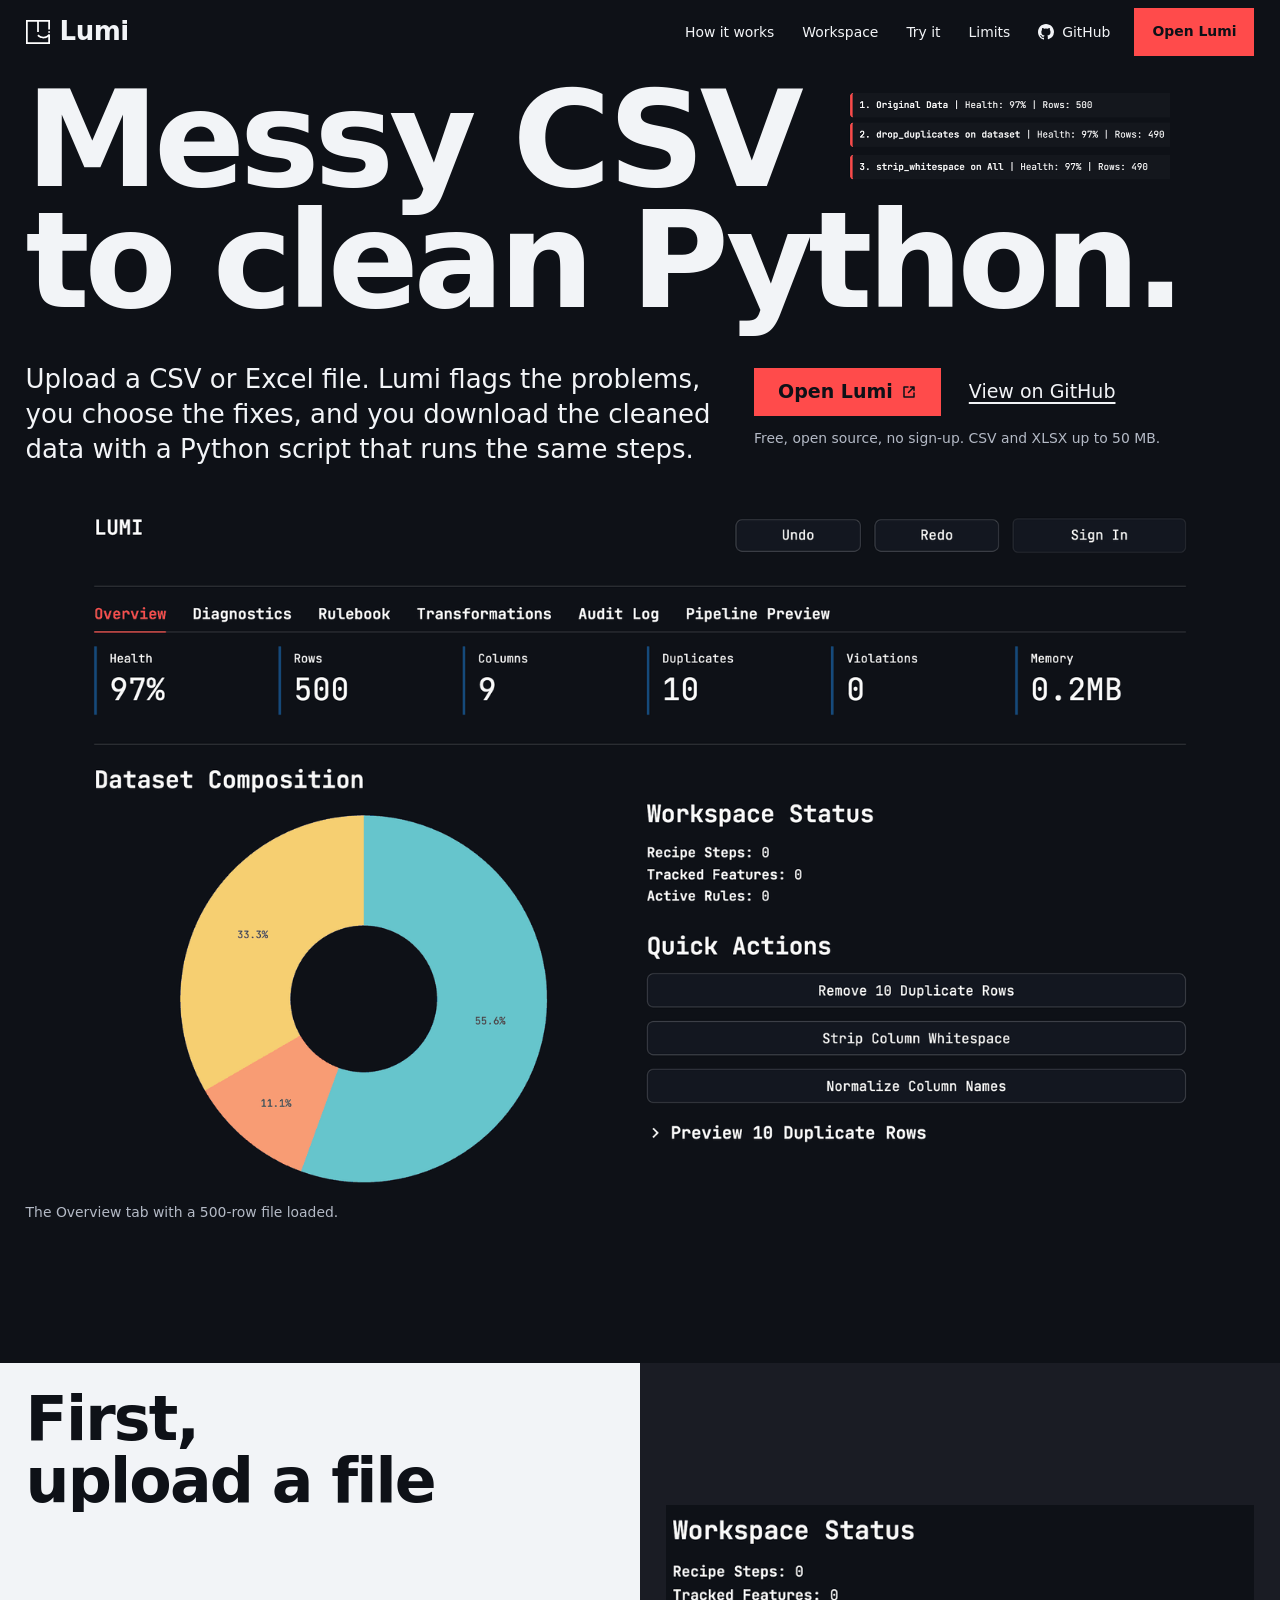
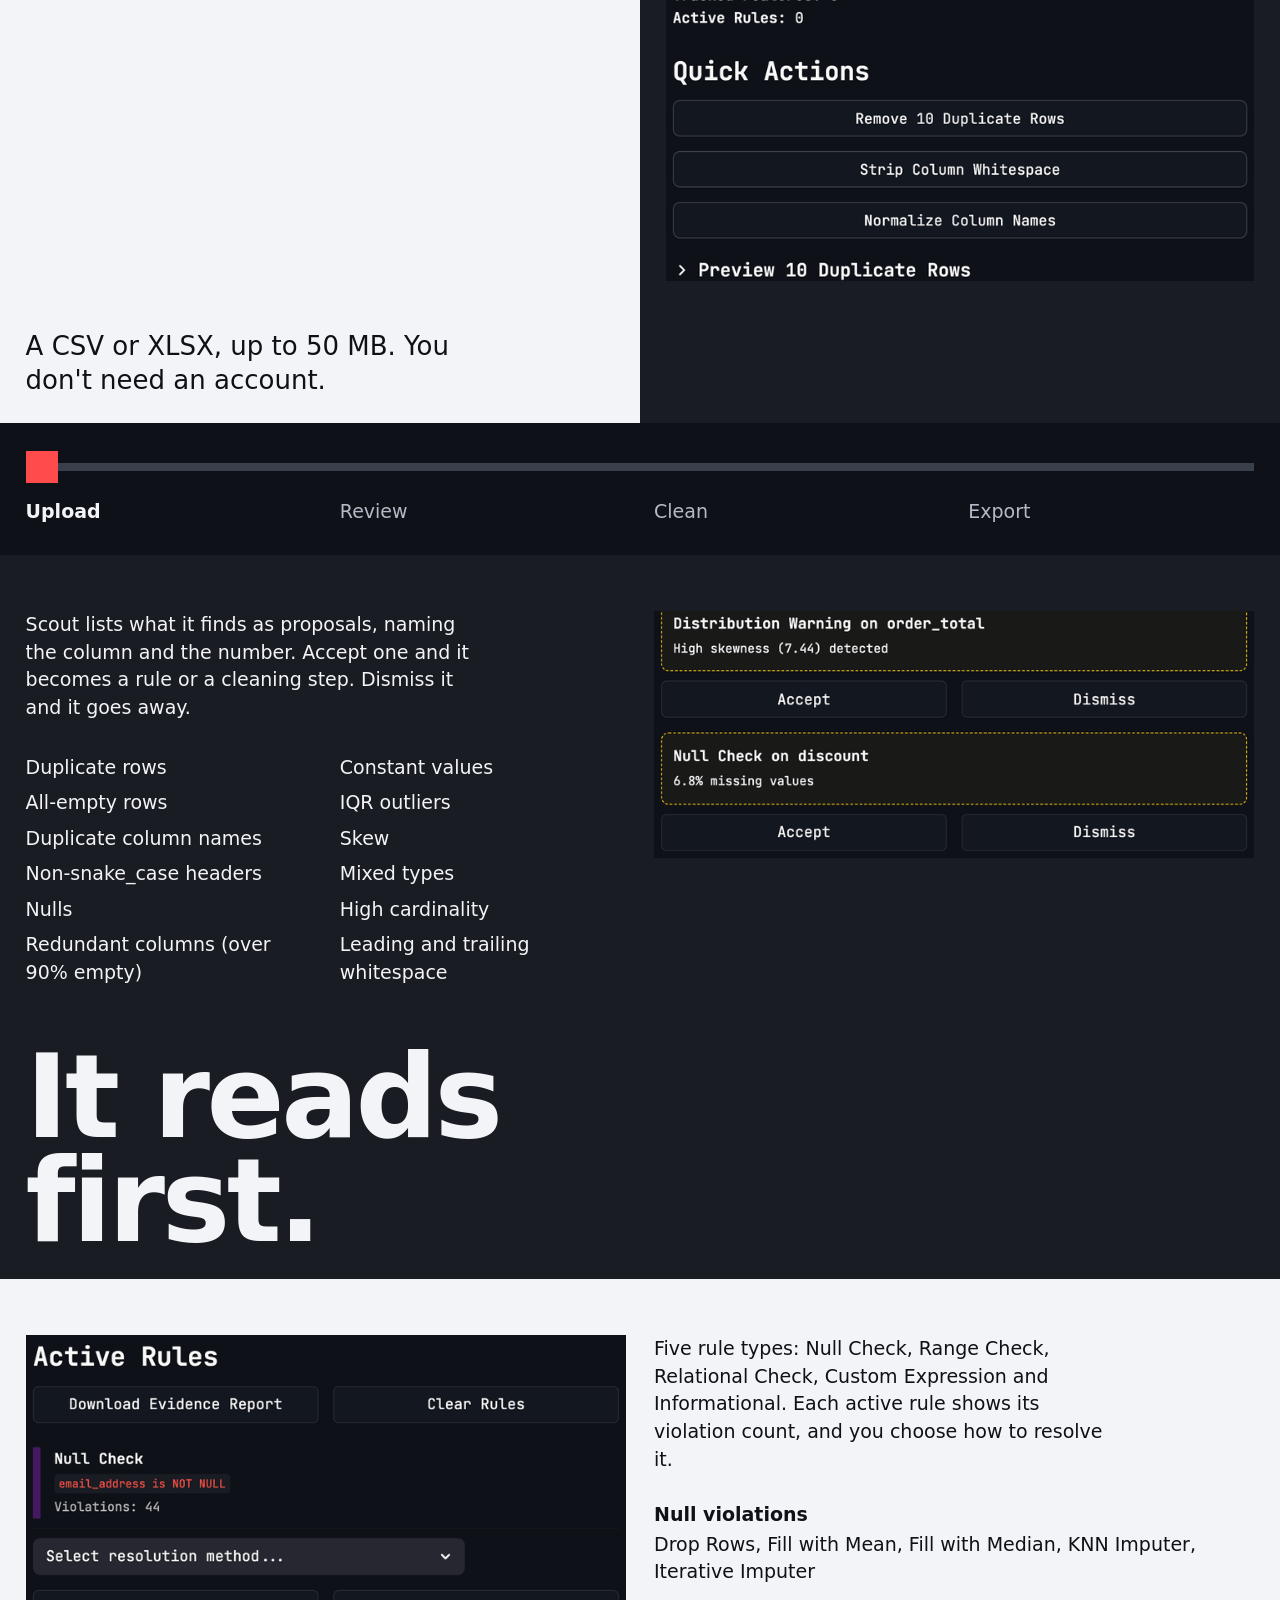
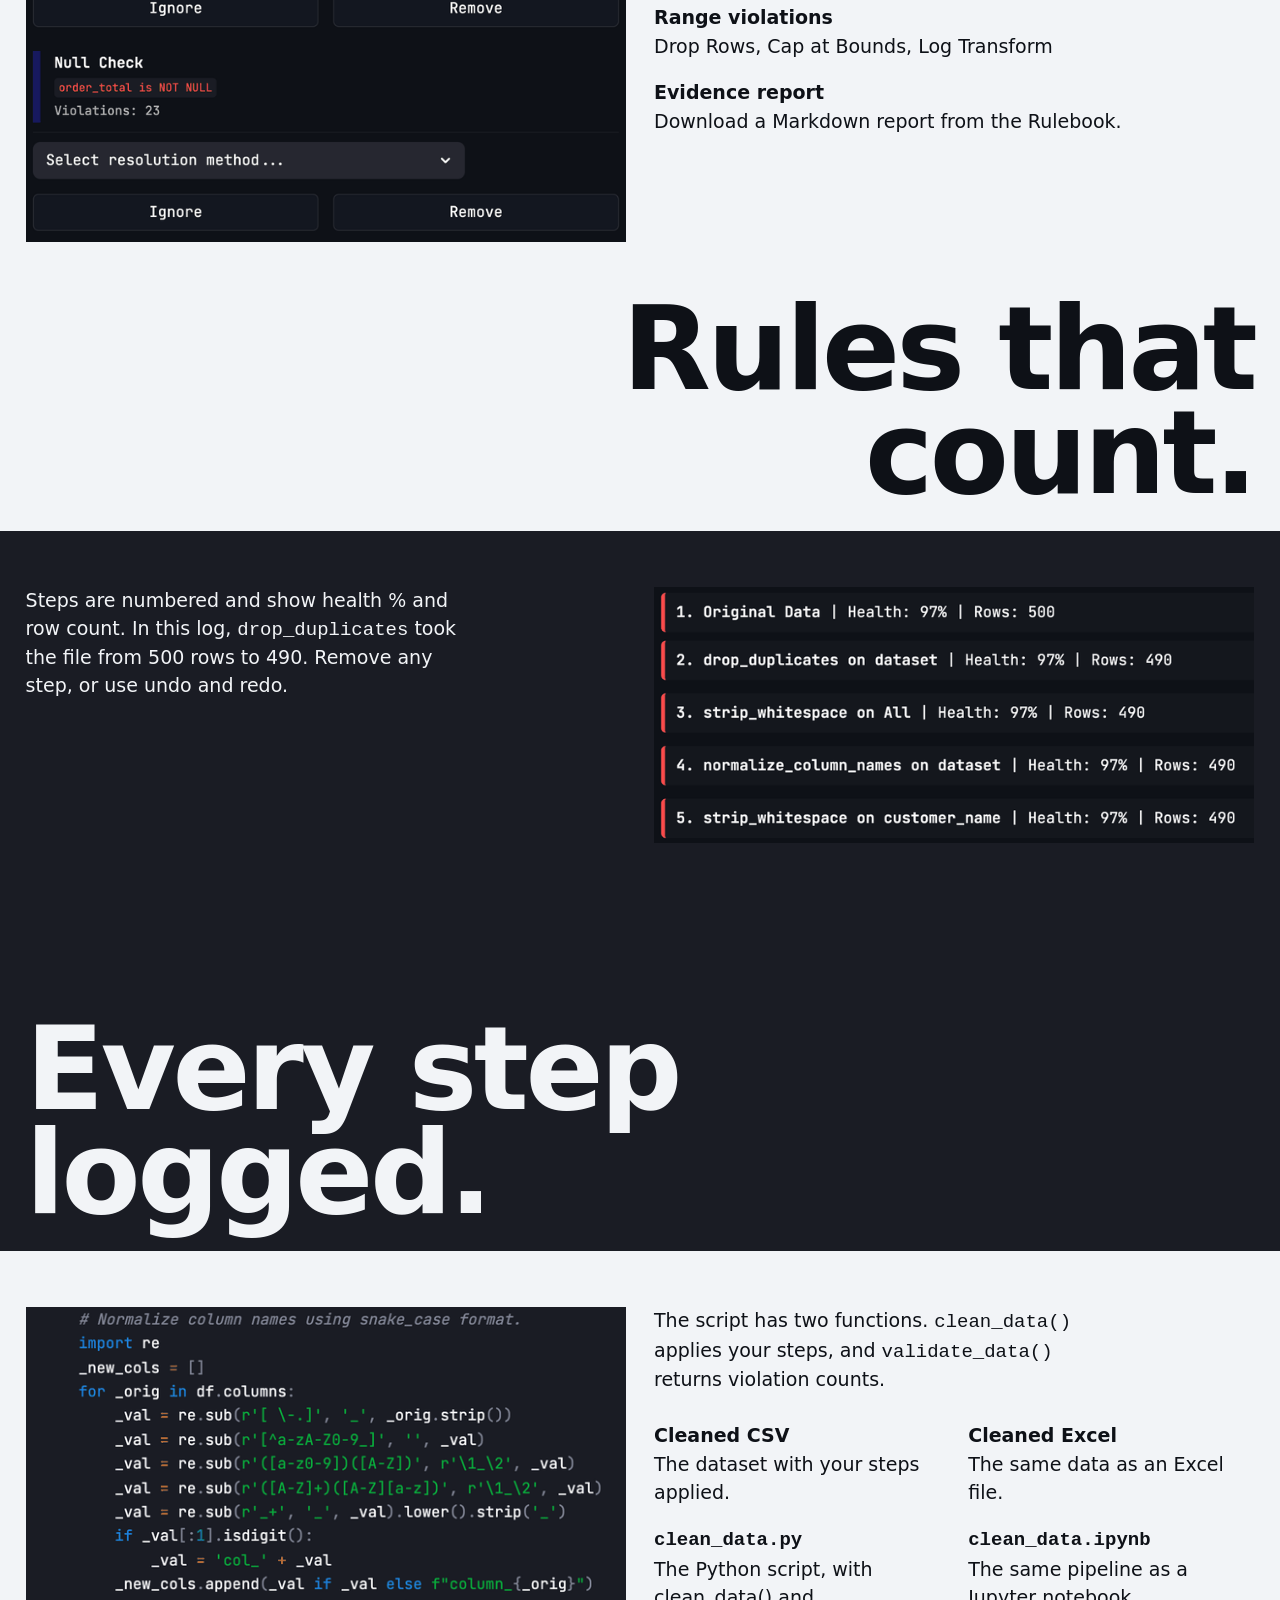
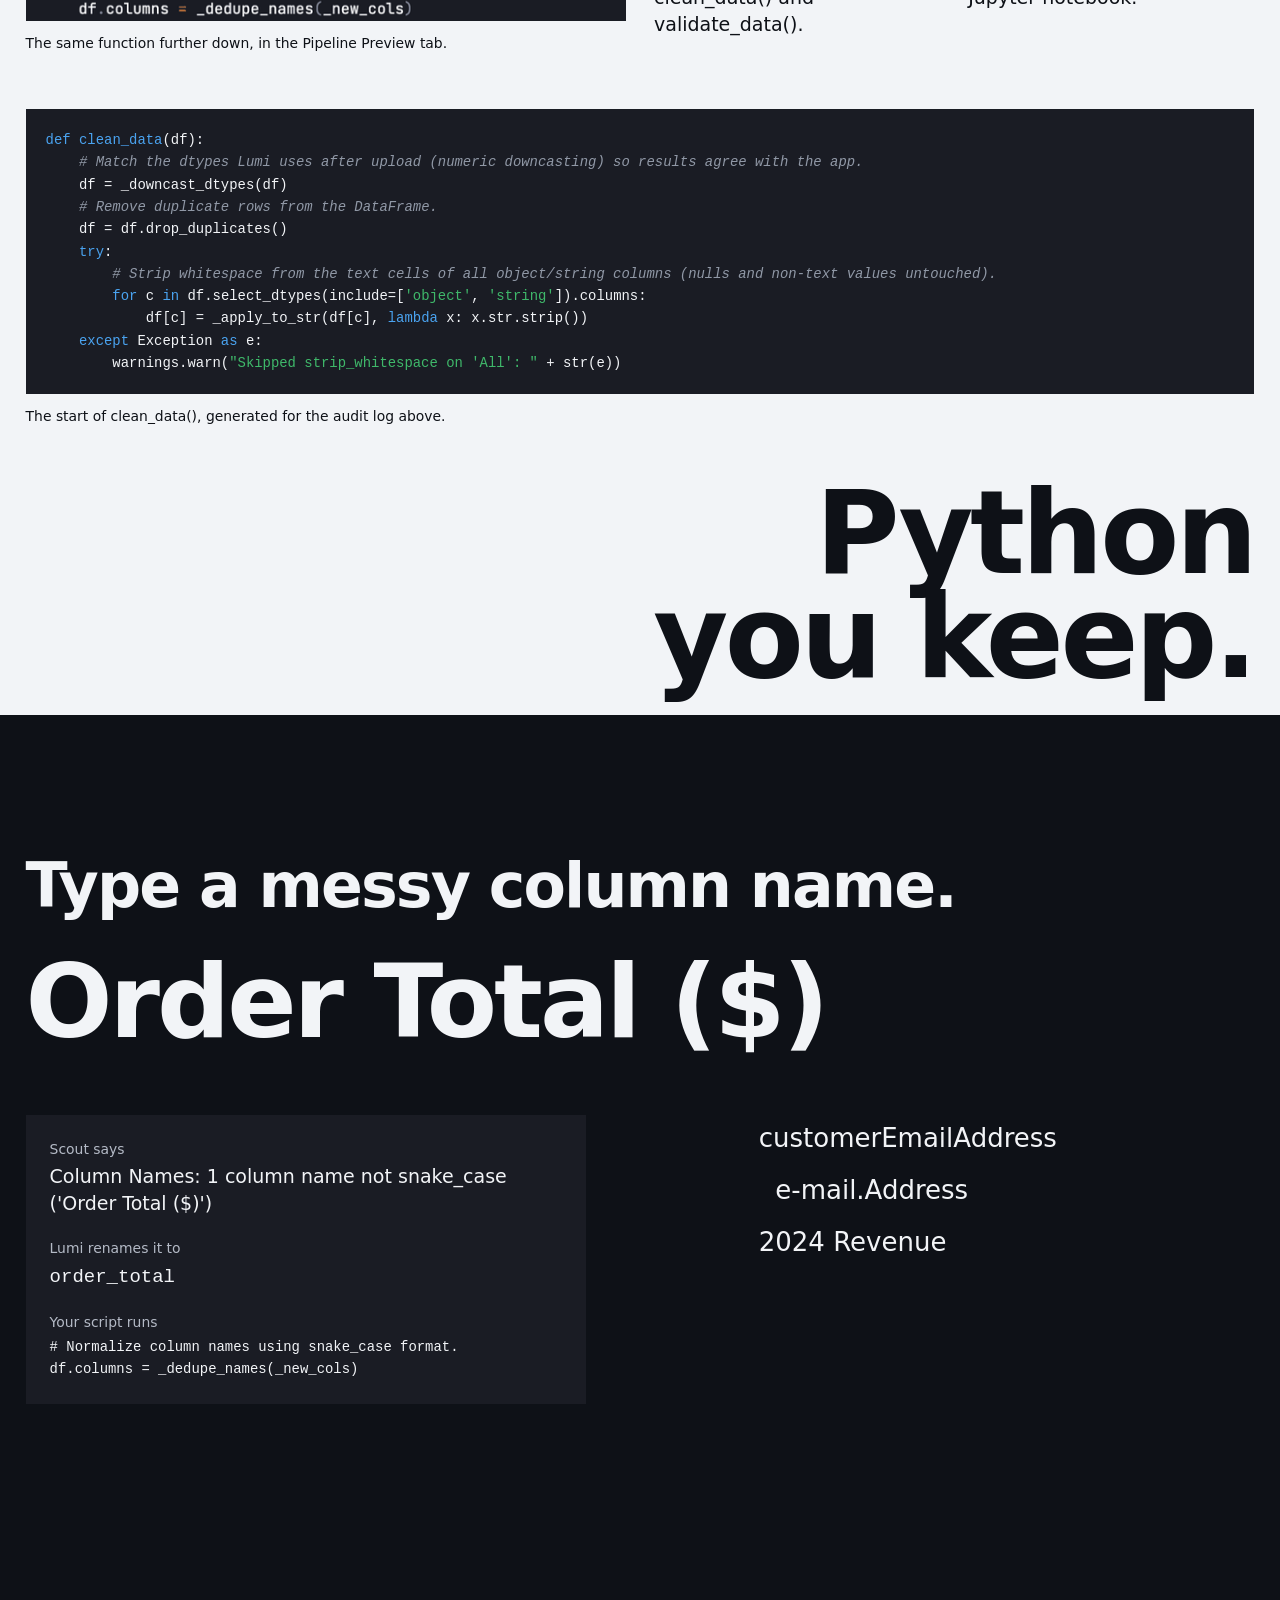
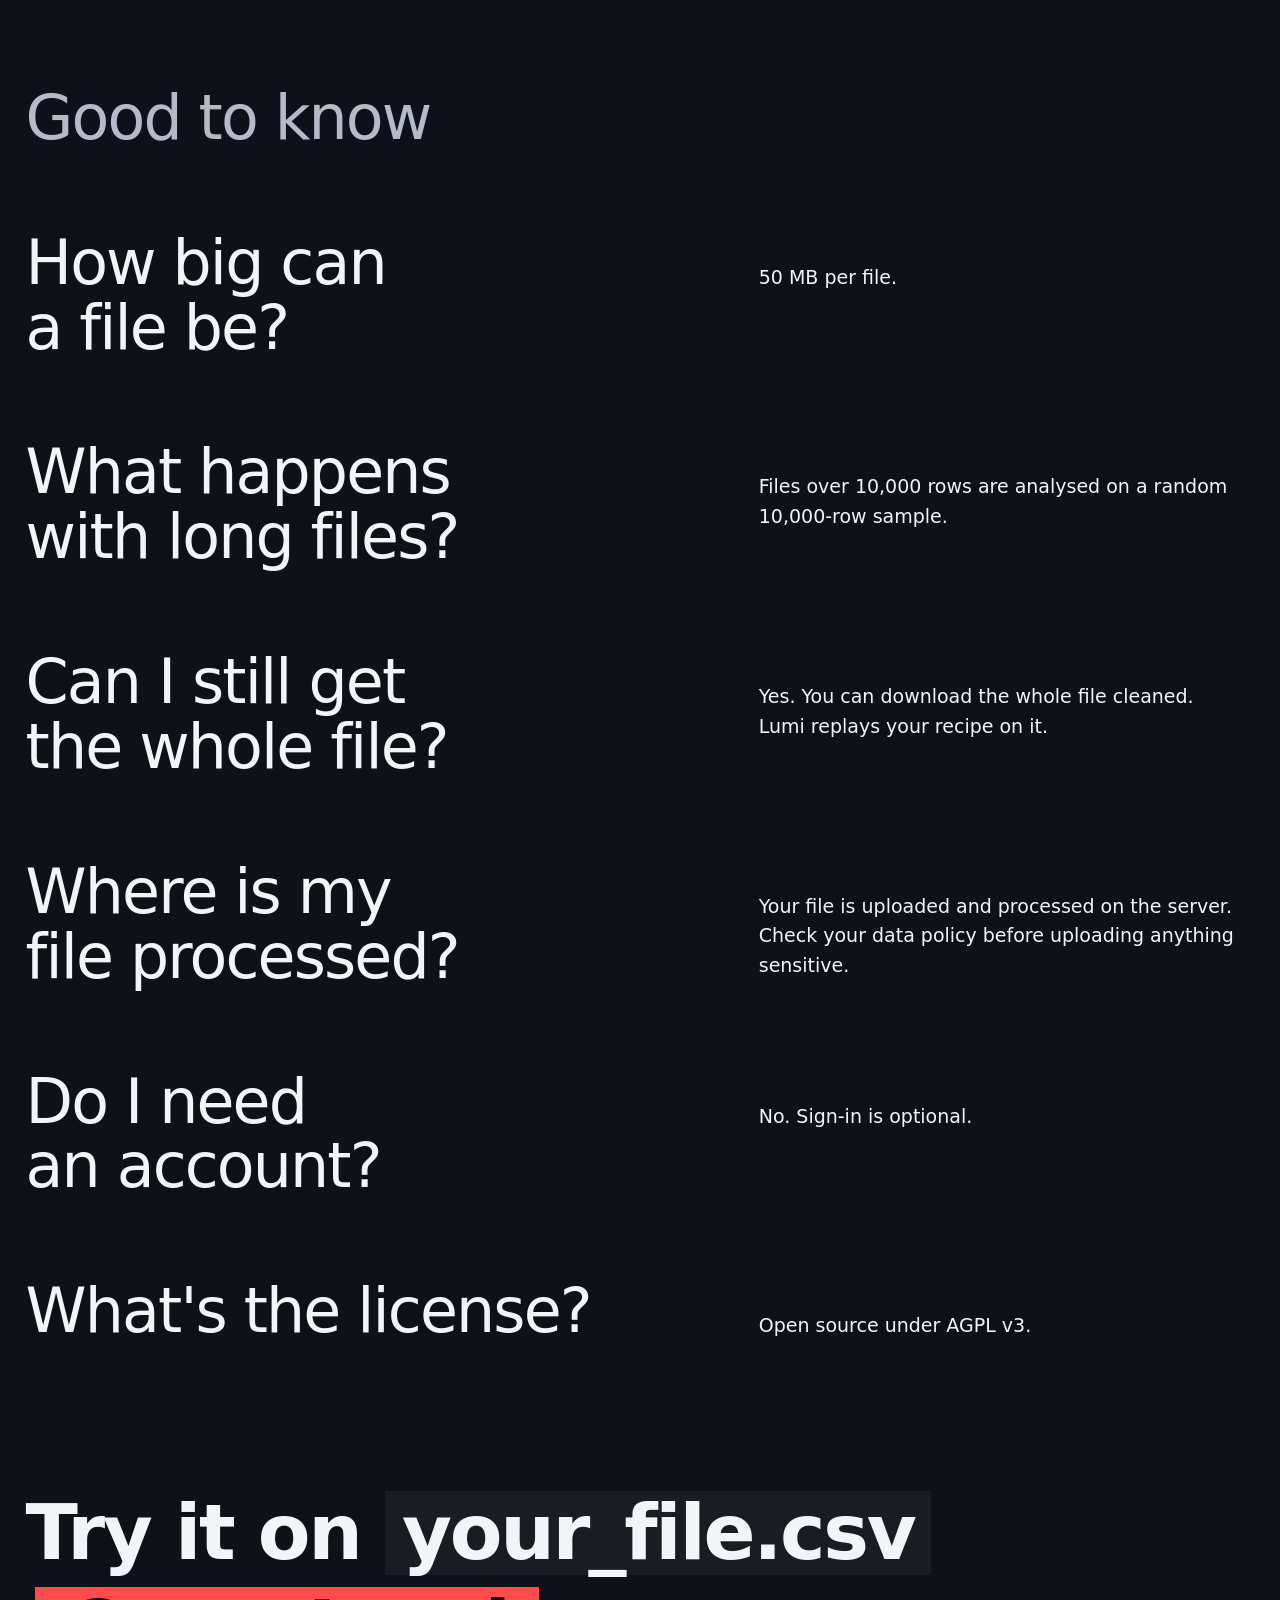
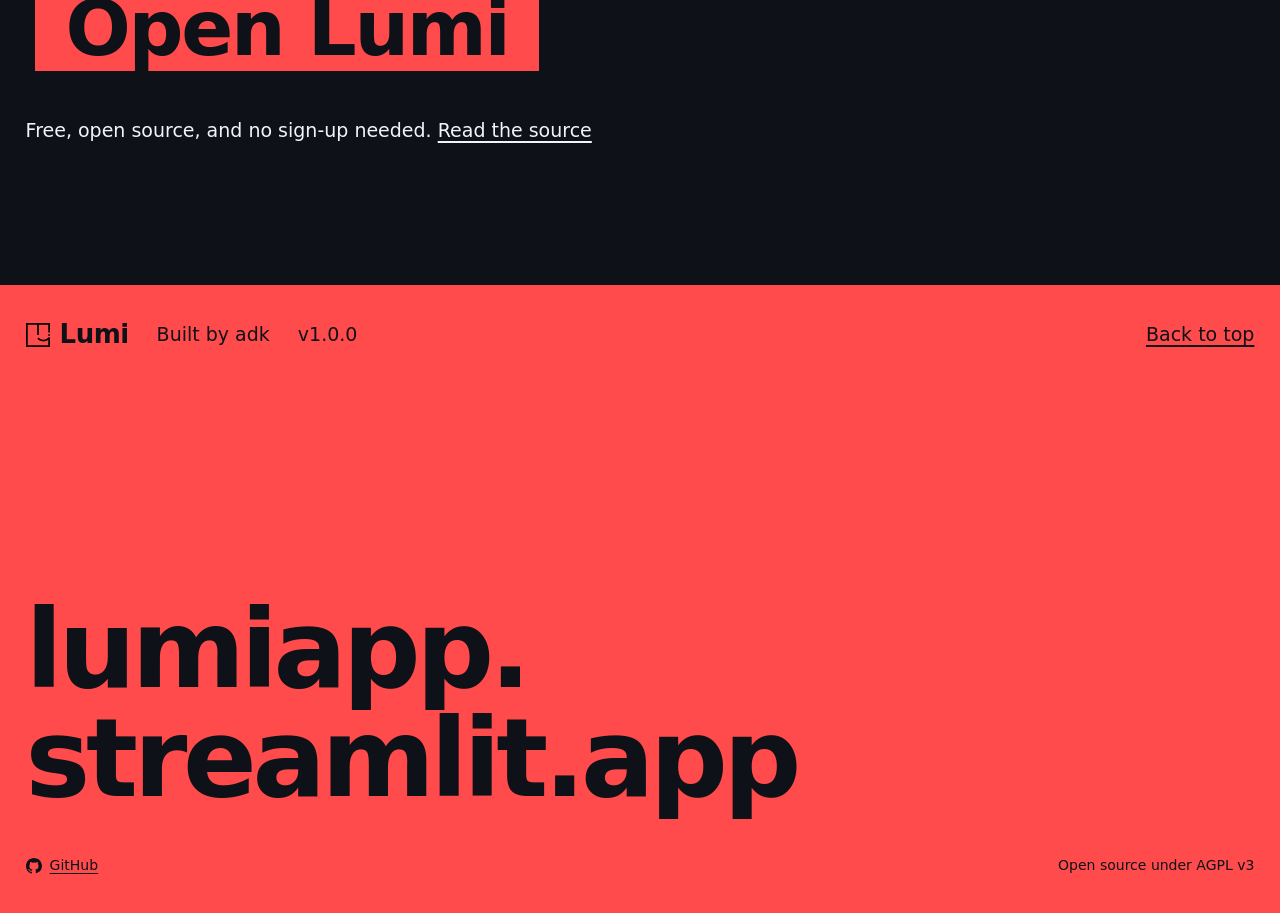
==== commit 4ff37ea3: "ui: redesign landing page around a poster headline and live demo Set the headline at poster scale wi" ====
--- a/index.html
+++ b/index.html
@@ -13,535 +13,467 @@
     <meta property="og:url" content="https://github.com/adk7712/lumi">
     <link rel="icon" type="image/svg+xml" href="assets/lumi_logo_white.svg">
 
-    <link rel="preconnect" href="https://fonts.googleapis.com">
-    <link rel="preconnect" href="https://fonts.gstatic.com" crossorigin>
-    <link rel="stylesheet" href="https://fonts.googleapis.com/css2?family=IBM+Plex+Sans:wght@400;500;600&family=JetBrains+Mono:ital,wght@0,400;0,500;0,600;1,400&display=swap">
+    <script>document.documentElement.className += ' js';</script>
+
+    <link rel="preconnect" href="https://api.fontshare.com">
+    <link rel="preconnect" href="https://cdn.fontshare.com" crossorigin>
+    <link href="https://api.fontshare.com/v2/css?f[]=general-sans@400,500,700&display=swap" rel="stylesheet">
 
     <style>
         :root {
-          /* === PRIMITIVES === */
-          --color-ink-950: #0e1117;
-          --color-ink-900: #161a23;
-          --color-ink-850: #1a1c24;
-          --color-ink-700: #2a2f3a;
-          --color-gray-500: #6b7280;
-          --color-gray-400: #9098a6;
-          --color-gray-300: #b4bac6;
-          --color-gray-100: #f2f4f7;
-          --color-white: #ffffff;
-          --color-red-400: #ff6161;
-          --color-red-500: #ff4b4b;
-          --color-red-600: #e63e3e;
-          --color-blue-400: #4aa3f0;
-          --color-green-400: #3fb86a;
-
-          --font-family-sans: 'IBM Plex Sans', system-ui, sans-serif;
-          --font-family-mono: 'JetBrains Mono', ui-monospace, monospace;
-
-          --font-size-xs: 0.8125rem;  /* 13px */
-          --font-size-sm: 0.875rem;   /* 14px */
-          --font-size-base: 1rem;     /* 16px */
-          --font-size-lg: 1.125rem;   /* 18px */
-          --font-size-xl: 1.25rem;    /* 20px */
-          --font-size-2xl: 1.5rem;    /* 24px */
-          --font-size-h2: clamp(1.75rem, 1.471rem + 1.143vw, 2.5rem);  /* 28px at 390, 40px at 1440 */
-          --font-size-h1: clamp(2.25rem, 1.786rem + 1.905vw, 3.5rem);  /* 36px at 390, 56px at 1440 */
-
-          --font-weight-normal: 400;
-          --font-weight-medium: 500;
-          --font-weight-semibold: 600;
-
-          --leading-tight: 1.15;
-          --leading-snug: 1.3;
-          --leading-normal: 1.6;
-          --tracking-tight: -0.02em;
-          --tracking-normal: 0;
-          --tracking-wide: 0.04em;
-
-          --space-1: 0.25rem;  /* 4 */
-          --space-2: 0.5rem;   /* 8 */
-          --space-3: 0.75rem;  /* 12 */
-          --space-4: 1rem;     /* 16 */
-          --space-5: 1.25rem;  /* 20 */
-          --space-6: 1.5rem;   /* 24 */
-          --space-8: 2rem;     /* 32 */
-          --space-10: 2.5rem;  /* 40 */
-          --space-12: 3rem;    /* 48 */
-          --space-16: 4rem;    /* 64 */
-          --space-24: 6rem;    /* 96 */
-
-          --radius-sm: 0.25rem;  /* 4 */
-          --radius-md: 0.5rem;   /* 8 */
-
-          --shadow-none: none;
-          --shadow-ring-1: 0 0 0 1px;
-
-          --size-control-sm: 2.75rem;  /* 44 */
-          --size-control-md: 3rem;     /* 48 */
-          --size-container: 75rem;     /* 1200 */
-          --size-measure: 62ch;
-
-          --duration-fast: 150ms;
-          --ease-standard: ease-in-out;
-
-          /* === SEMANTIC === */
-          --color-background: var(--color-ink-950);
-          --color-surface-raised: var(--color-ink-900);
-          --color-surface-code: var(--color-ink-850);
-          --color-foreground: var(--color-gray-100);
-          --color-foreground-secondary: var(--color-gray-300);
-          --color-foreground-muted: var(--color-gray-400);
-          --color-accent: var(--color-red-500);
-          --color-primary: var(--color-red-500);
-          --color-primary-hover: var(--color-red-400);
-          --color-primary-active: var(--color-red-600);
-          --color-primary-foreground: var(--color-ink-950);
-          --color-border-subtle: var(--color-ink-700);
-          --color-border-control: var(--color-gray-500);
-          --color-border-control-hover: var(--color-gray-400);
-          --color-ring: var(--color-white);
-          --color-syntax-keyword: var(--color-blue-400);
-          --color-syntax-string: var(--color-green-400);
-          --color-syntax-comment: var(--color-gray-400);
-
-          --font-body: var(--font-family-sans);
-          --font-data: var(--font-family-mono);
-
-          --ring-width: 2px;
-          --ring-offset: 2px;
-
-          --spacing-gutter: var(--space-4);
-          --spacing-section: var(--space-16);
-          --spacing-block: var(--space-12);
-          --spacing-grid-gap: var(--space-8);
-
-          --transition-colors: color var(--duration-fast) var(--ease-standard),
-                               background-color var(--duration-fast) var(--ease-standard),
-                               border-color var(--duration-fast) var(--ease-standard);
-
-          /* === COMPONENTS === */
-          --button-height: var(--size-control-md);
-          --button-height-sm: var(--size-control-sm);
-          --button-padding-x: var(--space-6);
-          --button-padding-x-sm: var(--space-4);
-          --button-gap: var(--space-2);
-          --button-radius: var(--radius-md);
-          --button-font: var(--font-data);
-          --button-font-size: var(--font-size-base);
-          --button-font-size-sm: var(--font-size-sm);
-          --button-font-weight: var(--font-weight-semibold);
-          --button-bg: var(--color-primary);
-          --button-fg: var(--color-primary-foreground);
-          --button-hover-bg: var(--color-primary-hover);
-          --button-active-bg: var(--color-primary-active);
-          --button-secondary-bg: transparent;
-          --button-secondary-fg: var(--color-foreground);
-          --button-secondary-border: var(--color-border-control);
-          --button-secondary-hover-bg: var(--color-surface-raised);
-          --button-secondary-hover-border: var(--color-border-control-hover);
-          --button-secondary-active-bg: var(--color-surface-code);
-
-          --nav-height: var(--space-16);
-          --nav-link-font: var(--font-data);
-          --nav-link-font-size: var(--font-size-sm);
-          --nav-link-fg: var(--color-foreground-secondary);
-          --nav-link-hover-fg: var(--color-foreground);
-          --nav-link-active-fg: var(--color-accent);
-          --nav-link-padding-x: var(--space-3);
-          --nav-link-min-height: var(--size-control-sm);
-          --wordmark-font-size: var(--font-size-lg);
-          --wordmark-font-weight: var(--font-weight-semibold);
-          --wordmark-logo-size: var(--space-6);
-
-          --link-fg: var(--color-foreground-secondary);
-          --link-hover-fg: var(--color-foreground);
-          --link-active-fg: var(--color-accent);
-
-          --eyebrow-font: var(--font-data);
-          --eyebrow-font-size: var(--font-size-xs);
-          --eyebrow-fg: var(--color-accent);
-          --eyebrow-tracking: var(--tracking-wide);
-
-          --shot-bg: var(--color-background);
-          --shot-radius: var(--radius-md);
-          --shot-frame: var(--shadow-ring-1) var(--color-border-subtle);
-
-          --caption-font-size: var(--font-size-xs);
-          --caption-font: var(--font-data);
-          --caption-fg: var(--color-foreground-muted);
-
-          --step-border: var(--color-border-subtle);
-          --step-number-font: var(--font-data);
-          --step-number-fg: var(--color-accent);
-          --step-number-font-size: var(--font-size-sm);
-
-          --code-bg: var(--color-surface-code);
-          --code-fg: var(--color-foreground);
-          --code-font: var(--font-data);
-          --code-font-size: var(--font-size-xs);
-          --code-leading: var(--leading-normal);
-          --code-padding: var(--space-5);
-          --code-radius: var(--radius-md);
-          --code-border: var(--color-border-subtle);
-
-          --row-border: var(--color-border-subtle);
-          --row-padding-y: var(--space-4);
-          --section-border: var(--color-border-subtle);
-        }
-
-        @media (min-width: 768px) {
-          :root {
-            --spacing-gutter: var(--space-8);
-            --spacing-section: var(--space-24);
-            --spacing-block: var(--space-16);
-            --code-font-size: var(--font-size-sm);
-            --code-padding: var(--space-6);
-          }
-        }
-
-        /* --- Base --- */
-        *, *::before, *::after { box-sizing: border-box; }
-        html { -webkit-text-size-adjust: 100%; }
+          --bg: #0e1117;
+          --raised: #1a1c24;
+          --ink: #f2f4f7;
+          --muted: #b4bac6;
+          --accent: #ff4b4b;
+          --accent-hover: #ff6a6a;
+          --accent-press: #e63e3e;
+          --paper: #f2f4f7;
+          --paper-ink: #0e1117;
+          --rail: #3a3f4c;
+          --syn-k: #4aa3f0;
+          --syn-s: #3fb86a;
+          --syn-c: #9098a6;
+
+          --margin: clamp(16px, 2vw, 28px);
+          --gap: 28px;
+          --section: clamp(96px, 11vw, 168px);
+
+          --font: 'General Sans', system-ui, -apple-system, 'Segoe UI', sans-serif;
+          --mono: ui-monospace, SFMono-Regular, Menlo, monospace; /* taste-skill-ignore: real code only */
+
+          --small: clamp(0.8125rem, 0.79rem + 0.1vw, 0.875rem);
+          --body: clamp(1.0625rem, 1rem + 0.25vw, 1.1875rem);
+          --lead: clamp(1.25rem, 1.1rem + 0.7vw, 1.625rem);
+          --head: clamp(2rem, 1.3rem + 3.2vw, 4rem);
+          --hero: clamp(64px, 10.5vw, 168px);
+          --phrase: clamp(56px, 9vw, 150px);
+
+          --ease: cubic-bezier(0.2, 0.7, 0.2, 1);
+          --ring: var(--ink);
+          --cap: 0.718;
+        }
+        @media (max-width: 1023px) {
+          :root { --phrase: 13vw; }
+        }
+        @media (max-width: 600px) {
+          :root { --hero: 11vw; }
+        }
+
+        *, *::before, *::after { box-sizing: border-box; border-radius: 0; }
+        html { -webkit-text-size-adjust: 100%; scroll-behavior: smooth; }
         body, h1, h2, h3, p, ul, ol, dl, dd, figure, pre { margin: 0; }
         ul, ol { padding: 0; list-style: none; }
         body {
-            background-color: var(--color-background);
-            color: var(--color-foreground);
-            font-family: var(--font-body);
-            font-size: var(--font-size-base);
-            line-height: var(--leading-normal);
+            background: var(--bg);
+            color: var(--ink);
+            font-family: var(--font);
+            font-weight: 400;
+            font-size: var(--body);
+            line-height: 1.45;
+            letter-spacing: 0;
             -webkit-font-smoothing: antialiased;
+            overflow-x: hidden;
         }
         img { display: block; }
-        .container {
-            width: 100%;
-            max-width: calc(var(--size-container) + 2 * var(--spacing-gutter));
-            margin-inline: auto;
-            padding-inline: var(--spacing-gutter);
-        }
-        .sr-only {
-            position: absolute;
-            width: 1px;
-            height: 1px;
-            padding: 0;
-            margin: -1px;
-            overflow: hidden;
-            clip: rect(0, 0, 0, 0);
-            white-space: nowrap;
-            border: 0;
-        }
-
-        /* --- Text styles --- */
-        h1, h2, h3 { font-family: var(--font-body); font-weight: var(--font-weight-semibold); color: var(--color-foreground); text-wrap: balance; }
-        h1 { font-size: var(--font-size-h1); line-height: var(--leading-tight); letter-spacing: var(--tracking-tight); }
-        h2 { font-size: var(--font-size-h2); line-height: var(--leading-tight); letter-spacing: var(--tracking-tight); }
-        h3 { font-size: var(--font-size-2xl); line-height: var(--leading-snug); }
-        .lede, .body { color: var(--color-foreground-secondary); max-width: var(--size-measure); }
-        .lede { font-size: var(--font-size-lg); }
-        .helper, .caption {
-            font-family: var(--font-data);
-            font-size: var(--font-size-xs);
-            color: var(--color-foreground-muted);
-        }
-        .caption { margin-top: var(--space-3); }
-        .eyebrow {
-            font-family: var(--eyebrow-font);
-            font-size: var(--eyebrow-font-size);
-            font-weight: var(--font-weight-medium);
-            line-height: var(--leading-snug);
-            letter-spacing: var(--eyebrow-tracking);
-            color: var(--eyebrow-fg);
-        }
-        code { font-family: var(--font-data); font-size: 0.9em; color: inherit; }
-        .grid > * { min-width: 0; }
-        .grid { display: grid; gap: var(--space-8); }
-
-        /* --- Focus, motion --- */
-        :focus-visible {
-            outline: var(--ring-width) solid var(--color-ring);
-            outline-offset: var(--ring-offset);
-        }
-        a, .btn, pre.code { transition: var(--transition-colors); }
-        @media (prefers-reduced-motion: reduce) {
-            *, *::before, *::after { transition: none !important; animation: none !important; }
-        }
-
-        /* --- Buttons --- */
+        button, input { font: inherit; color: inherit; }
+        h1, h2, h3 { font-weight: 700; text-wrap: balance; }
+        code { font-family: var(--mono); font-size: 1em; }
+        .sr-only, .skip-link, .nav-gh-text { /* taste-skill-ignore: visually hidden text */
+            position: absolute; width: 1px; height: 1px; padding: 0; margin: -1px;
+            overflow: hidden; clip: rect(0, 0, 0, 0); white-space: nowrap; border: 0;
+        }
+        small, .small, figcaption { font-size: var(--small); }
+        figcaption { margin-top: 12px; color: var(--muted); }
+        .note { font-size: var(--small); color: var(--muted); }
+
+        /* Focus, press, links */
+        :focus-visible { outline: 3px solid var(--ring); outline-offset: 3px; }
+        .link {
+            color: inherit;
+            text-decoration: underline;
+            text-decoration-thickness: 0.08em;
+            text-underline-offset: 0.22em;
+            transition: text-decoration-thickness 0.15s ease, opacity 0.15s ease;
+        }
+        .link:hover { text-decoration-thickness: 0.18em; }
+        .link:active { text-decoration-thickness: 0.3em; }
+
         .btn {
-            display: inline-flex;
-            align-items: center;
-            justify-content: center;
-            gap: var(--button-gap);
-            height: var(--button-height);
-            padding-inline: var(--button-padding-x);
-            border-radius: var(--button-radius);
-            font-family: var(--button-font);
-            font-size: var(--button-font-size);
-            font-weight: var(--button-font-weight);
-            text-decoration: none;
-            box-shadow: var(--shadow-none);
-            cursor: pointer;
-        }
-        .btn--sm {
-            height: var(--button-height-sm);
-            padding-inline: var(--button-padding-x-sm);
-            font-size: var(--button-font-size-sm);
-        }
-        .btn--primary, .skip-link:focus {
-            background-color: var(--button-bg);
-            color: var(--button-fg);
-            border: none;
-        }
-        .btn--primary:hover { background-color: var(--button-hover-bg); }
-        .btn--primary:active, .skip-link:active { background-color: var(--button-active-bg); }
-        .btn--secondary {
-            background-color: var(--button-secondary-bg);
-            color: var(--button-secondary-fg);
-            border: 1px solid var(--button-secondary-border);
-        }
-        .btn--secondary:hover { background-color: var(--button-secondary-hover-bg); border-color: var(--button-secondary-hover-border); }
-        .btn--secondary:active { background-color: var(--button-secondary-active-bg); border-color: var(--button-secondary-hover-border); }
-        .btn svg, .nav-link svg, .link svg { flex: none; }
-        .actions { display: flex; flex-direction: column; gap: var(--space-3); margin-top: var(--space-8); }
-        .actions .btn { width: 100%; }
-
-        .skip-link {
-            position: absolute;
-            width: 1px;
-            height: 1px;
-            padding: 0;
-            margin: -1px;
-            overflow: hidden;
-            clip: rect(0, 0, 0, 0);
-            white-space: nowrap;
-            border: 0;
-        }
+            display: inline-flex; align-items: center; justify-content: center; gap: 8px;
+            min-height: 48px; padding: 0 24px; border: 0;
+            background: var(--accent); color: var(--bg);
+            font-family: var(--font); font-size: var(--body); font-weight: 700; line-height: 1;
+            text-decoration: none; cursor: pointer;
+            transition: background-color 0.15s ease, transform 0.12s var(--ease);
+        }
+        .btn:hover { background: var(--accent-hover); }
+        .btn:active { background: var(--accent-press); transform: scale(0.97); }
+        .btn svg { flex: none; }
+
         .skip-link:focus {
-            position: fixed;
-            top: var(--space-2);
-            left: var(--space-2);
-            z-index: 1;
-            width: auto;
-            height: var(--button-height-sm);
-            margin: 0;
-            padding-inline: var(--button-padding-x-sm);
-            overflow: visible;
-            clip: auto;
-            display: inline-flex;
-            align-items: center;
-            border-radius: var(--button-radius);
-            font-family: var(--button-font);
-            font-size: var(--button-font-size-sm);
-            font-weight: var(--button-font-weight);
-            text-decoration: none;
-        }
-
-        /* --- Header --- */
-        header .container {
-            display: flex;
-            align-items: center;
-            justify-content: space-between;
-            min-height: var(--nav-height);
-        }
-        nav { display: flex; align-items: center; gap: var(--space-1); }
+            position: fixed; top: 8px; left: 8px; z-index: 10; width: auto; height: 48px; margin: 0;
+            padding: 0 20px; overflow: visible; clip: auto; display: inline-flex; align-items: center;
+            background: var(--accent); color: var(--bg); font-weight: 700; text-decoration: none;
+        }
+
+        /* Entrance (script only) */
+        .js [data-r] { opacity: 0; transition: opacity 0.6s var(--ease), transform 0.7s var(--ease); }
+        .js [data-r].is-in { opacity: 1; }
+        @media (prefers-reduced-motion: no-preference) {
+          .js [data-r] { transform: translateY(24px); }
+          .js [data-r].is-in { transform: none; }
+        }
+
+        /* Nav */
+        .bar {
+            display: flex; align-items: center; justify-content: space-between;
+            min-height: 64px; padding-inline: var(--margin);
+        }
         .wordmark {
-            display: inline-flex;
-            align-items: center;
-            gap: var(--space-2);
-            min-height: var(--nav-link-min-height);
-            font-family: var(--font-data);
-            font-size: var(--wordmark-font-size);
-            font-weight: var(--wordmark-font-weight);
-            color: var(--color-foreground);
-            text-decoration: none;
-        }
-        .wordmark img { width: var(--wordmark-logo-size); height: var(--wordmark-logo-size); }
-        .wordmark:hover, .wordmark:active { color: var(--color-accent); }
+            display: inline-flex; align-items: center; gap: 10px; min-height: 48px;
+            font-size: var(--lead); font-weight: 700; letter-spacing: -0.02em;
+            color: inherit; text-decoration: none; transition: opacity 0.15s ease;
+        }
+        .wordmark:hover { opacity: 0.75; }
+        .wordmark img { width: 24px; height: 24px; }
+        nav { display: flex; align-items: center; gap: 4px; }
         .nav-link {
-            display: inline-flex;
-            align-items: center;
-            justify-content: center;
-            gap: var(--space-2);
-            min-height: var(--nav-link-min-height);
-            padding-inline: var(--nav-link-padding-x);
-            font-family: var(--nav-link-font);
-            font-size: var(--nav-link-font-size);
-            color: var(--nav-link-fg);
-            text-decoration: none;
-        }
-        .nav-link:hover { color: var(--nav-link-hover-fg); text-decoration: underline; text-underline-offset: var(--ring-offset); }
-        .nav-link:active { color: var(--nav-link-active-fg); text-decoration: underline; text-underline-offset: var(--ring-offset); }
+            display: inline-flex; align-items: center; justify-content: center; gap: 8px;
+            min-height: 48px; padding-inline: 12px; font-size: var(--small); font-weight: 500;
+            color: var(--ink); text-decoration: underline; text-decoration-color: transparent;
+            text-decoration-thickness: 0.08em; text-underline-offset: 0.25em;
+            transition: text-decoration-color 0.15s ease, transform 0.12s var(--ease);
+        }
+        .nav-link:hover { text-decoration-color: currentColor; }
+        .nav-link:active { transform: translateY(1px); }
         .nav-anchor { display: none; }
-        .nav-gh { min-width: var(--nav-link-min-height); padding-inline: 0; }
-        .nav-gh-text {
-            position: absolute;
-            width: 1px;
-            height: 1px;
-            padding: 0;
-            margin: -1px;
-            overflow: hidden;
-            clip: rect(0, 0, 0, 0);
-            white-space: nowrap;
-            border: 0;
-        }
-
-        /* --- Sections --- */
-        .hero { padding-block: var(--space-10) var(--spacing-section); }
-        .hero-side { margin-top: var(--space-6); }
-        .hero figure { margin-top: var(--spacing-block); }
-        .hero .helper { margin-top: var(--space-4); text-wrap: balance; }
-        .nowrap { white-space: nowrap; }
-        .section-inner { border-top: 1px solid var(--section-border); padding-block: var(--spacing-section); }
-        .section-inner > h2 + p { margin-top: var(--space-4); }
-
-        /* Steps */
-        .steps { display: grid; gap: var(--space-6); margin-top: var(--spacing-block); }
-        .steps li { border-top: 1px solid var(--step-border); padding-top: var(--space-5); }
-        .step-no {
-            display: block;
-            font-family: var(--step-number-font);
-            font-size: var(--step-number-font-size);
-            color: var(--step-number-fg);
-        }
-        .steps h3 { font-size: var(--font-size-xl); margin-top: var(--space-3); }
-        .steps p { margin-top: var(--space-2); color: var(--color-foreground-secondary); }
-
-        /* Workspace blocks */
-        .block { margin-top: var(--spacing-block); }
-        .block h3 { margin-top: var(--space-2); }
-        .block .body { margin-top: var(--space-4); }
-        .block figure { margin-top: var(--space-8); }
-        .checks {
-            display: grid;
-            grid-template-columns: repeat(2, minmax(0, 1fr));
-            gap: var(--space-3) var(--space-4);
-            font-family: var(--font-data);
-            font-size: var(--font-size-sm);
-            line-height: var(--leading-snug);
-            color: var(--color-foreground-secondary);
-            overflow-wrap: anywhere;
-        }
-        .block-text .checks { margin-top: var(--space-6); }
-        .block-text .rows { margin-top: var(--space-6); }
-
-        /* Definition rows */
-        .rows > div { border-top: 1px solid var(--row-border); padding-block: var(--row-padding-y); }
-        .rows dt {
-            font-family: var(--font-data);
-            font-size: var(--font-size-sm);
-            color: var(--color-foreground);
-            overflow-wrap: anywhere;
-        }
-        .rows dd { margin-top: var(--space-1); color: var(--color-foreground-secondary); max-width: var(--size-measure); }
-        .rows--wide { margin-top: var(--space-8); }
+        .nav-gh { min-width: 48px; padding-inline: 0; }
+        header .btn { padding: 0 18px; font-size: var(--small); }
+        @media (min-width: 1024px) {
+          .nav-anchor { display: inline-flex; }
+          .nav-gh { min-width: 0; padding-inline: 12px; }
+          .nav-gh-text { position: static; width: auto; height: auto; margin: 0; overflow: visible; clip: auto; white-space: normal; }
+          header .btn { margin-left: 8px; }
+        }
+
+        /* Hero */
+        .hero { padding: 16px var(--margin) 0; margin-bottom: var(--section); }
+        .hero-title {
+            font-size: var(--hero); line-height: 0.9; letter-spacing: -0.04em; font-weight: 700;
+        }
+        .h1-l { display: block; white-space: nowrap; }
+        .frame {
+            position: relative; display: inline-block; vertical-align: baseline; overflow: hidden;
+            width: 2.4em; height: calc(var(--cap) * 1em); margin-left: 0.06em; background: var(--raised);
+        }
+        .frame img {
+            position: absolute; left: calc(-84 / 620 * 100%); top: 0;
+            width: calc(1600 / 620 * 100%); max-width: none; height: auto;
+            transform: translateY(-39.9%);
+        }
+        @media (prefers-reduced-motion: no-preference) {
+          .frame img { animation: drift 11s ease-in-out infinite alternate; will-change: transform; }
+          @keyframes drift { from { transform: translateY(-39.9%); } to { transform: translateY(-59%); } }
+        }
+        @media (max-width: 600px) {
+          .frame { display: block; width: 100%; height: auto; aspect-ratio: 3 / 2; margin: 0.14em 0; }
+          .frame img { top: calc(-143 / 413 * 100%); transform: none; animation: none; }
+        }
+        .hero-row { display: grid; gap: 24px; margin-top: 40px; }
+        .hero-row .lead { font-size: var(--lead); line-height: 1.35; max-width: 60ch; }
+        .hero-actions { display: flex; flex-wrap: wrap; align-items: center; gap: 12px 28px; }
+        .hero-actions .note { flex-basis: 100%; }
+        @media (min-width: 900px) {
+          .hero-row { grid-template-columns: minmax(0, 7fr) minmax(0, 5fr); column-gap: var(--gap); align-items: start; }
+          .hero-actions { padding-top: 6px; }
+        }
+        .hero-fig { margin-top: 32px; }
+        @media (max-width: 600px) { .hero-actions .btn { flex: 1 1 100%; } }
 
         /* Screenshots */
         .shot {
-            position: relative;
-            overflow: hidden;
+            position: relative; overflow: hidden; background: var(--raised);
             aspect-ratio: var(--crop-w) / var(--crop-h);
-            background: var(--shot-bg);
-            border-radius: var(--shot-radius);
-            box-shadow: var(--shot-frame);
         }
         .shot img {
-            position: absolute;
-            display: block;
-            max-width: none;
-            height: auto;
+            position: absolute; display: block; max-width: none; height: auto;
             width: calc(1600 / var(--crop-w) * 100%);
             left: calc(var(--crop-x) / var(--crop-w) * -100%);
             top: calc(var(--crop-y) / var(--crop-h) * -100%);
         }
-        /* Source rectangles in screenshot pixels. Compact below 768 px, wide from 768 px. */
-        .shot--overview { --crop-x: 70;  --crop-y: 280; --crop-w: 720;  --crop-h: 720; }
-        .shot--scout    { --crop-x: 80;  --crop-y: 138; --crop-w: 720;  --crop-h: 158; }
-        .shot--rules    { --crop-x: 800; --crop-y: 362; --crop-w: 720;  --crop-h: 366; }
-        .shot--audit    { --crop-x: 80;  --crop-y: 222; --crop-w: 710;  --crop-h: 302; }
-        .shot--pipeline { --crop-x: 89;  --crop-y: 549; --crop-w: 620;  --crop-h: 324; }
-
-        /* Code */
-        pre.code {
-            display: block;
-            margin-top: var(--space-8);
-            max-width: 100%;
-            overflow-x: auto;
-            white-space: pre;
-            background: var(--code-bg);
-            color: var(--code-fg);
-            font-family: var(--code-font);
-            font-size: var(--code-font-size);
-            line-height: var(--code-leading);
-            padding: var(--code-padding);
-            border-radius: var(--code-radius);
-            border: 1px solid var(--code-border);
-        }
-        pre.code code { font-size: inherit; }
-        pre.code .k { color: var(--color-syntax-keyword); }
-        pre.code .s { color: var(--color-syntax-string); }
-        pre.code .c { color: var(--color-syntax-comment); font-style: italic; }
-        .output-split { margin-top: var(--spacing-block); }
-
-        /* Footer, links */
-        .link {
-            display: inline-flex;
-            align-items: center;
-            gap: var(--space-1);
-            min-height: var(--nav-link-min-height);
-            color: var(--link-fg);
-            text-decoration: underline;
-        }
-        .link:hover { color: var(--link-hover-fg); }
-        .link:active { color: var(--link-active-fg); }
-        footer { border-top: 1px solid var(--section-border); padding-block: var(--space-8); font-family: var(--font-data); font-size: var(--font-size-xs); color: var(--color-foreground-secondary); }
-        footer .container { display: flex; flex-wrap: wrap; align-items: center; gap: var(--space-2); }
-
-        /* --- 768 and up --- */
+        .shot { --img-h: 1000; }
+        .shot--audit { --img-h: 556; }
+        @supports (object-view-box: inset(0)) {
+          .shot img {
+            position: static; width: 100%; height: 100%; left: auto; top: auto; object-fit: fill;
+            object-view-box: inset(
+              calc(var(--crop-y) / var(--img-h) * 100%)
+              calc((1600 - var(--crop-x) - var(--crop-w)) / 1600 * 100%)
+              calc((var(--img-h) - var(--crop-y) - var(--crop-h)) / var(--img-h) * 100%)
+              calc(var(--crop-x) / 1600 * 100%));
+          }
+        }
+        .shot--overview  { --crop-x: 70;  --crop-y: 280; --crop-w: 720;  --crop-h: 720; }
+        .shot--scout     { --crop-x: 80;  --crop-y: 138; --crop-w: 720;  --crop-h: 158; }
+        .shot--rules     { --crop-x: 800; --crop-y: 362; --crop-w: 720;  --crop-h: 366; }
+        .shot--audit     { --crop-x: 80;  --crop-y: 222; --crop-w: 710;  --crop-h: 302; }
+        .shot--pipeline  { --crop-x: 89;  --crop-y: 549; --crop-w: 620;  --crop-h: 324; }
+        .shot--status    { --crop-x: 800; --crop-y: 480; --crop-w: 720;  --crop-h: 460; }
+        .shot--proposals { --crop-x: 80;  --crop-y: 0;   --crop-w: 720;  --crop-h: 296; }
         @media (min-width: 768px) {
-            .shot--overview { --crop-x: 0;   --crop-y: 100; --crop-w: 1600; --crop-h: 900; }
-            .shot--scout    { --crop-x: 70;  --crop-y: 136; --crop-w: 1460; --crop-h: 162; }
-            .shot--rules    { --crop-x: 800; --crop-y: 362; --crop-w: 720;  --crop-h: 608; }
-            .shot--audit    { --crop-x: 70;  --crop-y: 160; --crop-w: 1460; --crop-h: 370; }
-            .shot--pipeline { --crop-x: 89;  --crop-y: 549; --crop-w: 1200; --crop-h: 447; }
-            .actions { flex-direction: row; flex-wrap: wrap; }
-            .actions .btn { width: auto; }
-            .steps { grid-template-columns: repeat(2, minmax(0, 1fr)); gap: var(--spacing-grid-gap); }
-            .checks { grid-template-columns: repeat(3, minmax(0, 1fr)); }
-            .block--split .shot-wrap { max-width: 720px; }
-            .rows--wide > div { display: grid; grid-template-columns: 200px minmax(0, 1fr); column-gap: var(--space-4); }
-            .rows--wide dd { margin-top: 0; }
-        }
-
-        /* --- 1024 and up --- */
+          .shot--overview { --crop-x: 0;   --crop-y: 100; --crop-w: 1600; --crop-h: 900; }
+          .shot--scout    { --crop-x: 70;  --crop-y: 136; --crop-w: 1460; --crop-h: 162; }
+          .shot--rules    { --crop-x: 800; --crop-y: 362; --crop-w: 720;  --crop-h: 608; }
+          .shot--audit    { --crop-x: 70;  --crop-y: 160; --crop-w: 1460; --crop-h: 370; }
+          .shot--pipeline { --crop-x: 89;  --crop-y: 549; --crop-w: 1200; --crop-h: 447; }
+        }
+        /* Compact crops for the narrower slots */
+        .shot--c.shot--scout    { --crop-x: 80;  --crop-y: 138; --crop-w: 720; --crop-h: 158; }
+        .shot--c.shot--rules    { --crop-x: 800; --crop-y: 362; --crop-w: 720; --crop-h: 366; }
+        .shot--c.shot--audit    { --crop-x: 80;  --crop-y: 222; --crop-w: 710; --crop-h: 302; }
+        .shot--c.shot--pipeline { --crop-x: 89;  --crop-y: 549; --crop-w: 620; --crop-h: 324; }
+
+        /* Image shutter: the one loud move */
+        @media (prefers-reduced-motion: no-preference) {
+          .js .shutter { clip-path: inset(0 0 100% 0); transition: clip-path 1100ms cubic-bezier(0.65, 0, 0.35, 1); }
+          .js .shutter img { transform: scale(1.12); transition: transform 1500ms cubic-bezier(0.22, 0.8, 0.2, 1); }
+          .js .shutter.is-in { clip-path: inset(0); }
+          .js .shutter.is-in img { transform: none; }
+        }
+
+        /* How it works */
+        .how { padding: var(--section) var(--margin); }
+        .how-h { font-size: var(--head); line-height: 1; letter-spacing: -0.03em; }
+        .stage { margin-top: 64px; }
+        .stage-clause { font-size: var(--lead); font-weight: 700; }
+        .stage-body { margin-top: 8px; max-width: 40ch; }
+        .stage-pic { margin-top: 20px; max-width: 720px; }
+        .how-track, .how-names { display: none; }
+
+        .js .how {
+            padding: 0; display: grid; background: var(--bg); min-height: 88svh;
+            grid-template-columns: minmax(0, 1fr) minmax(0, 1fr);
+            grid-template-rows: auto 1fr auto auto;
+        }
+        .js .how-h {
+            grid-column: 1; grid-row: 1; z-index: 1; background: var(--paper); color: var(--paper-ink);
+            padding: var(--margin) var(--margin) 0;
+        }
+        .how-clause { display: inline-block; }
+        .how-swap { display: inline-block; transition: opacity 200ms ease; }
+        .how-swap.is-swap { opacity: 0; }
+        .js .stage { display: contents; margin: 0; }
+        .js .stage-clause { display: none; }
+        .js .stage-text {
+            grid-column: 1; grid-row: 2; z-index: 1; display: flex; flex-direction: column; justify-content: flex-end;
+            background: var(--paper); color: var(--paper-ink); padding: 24px var(--margin) var(--margin);
+            visibility: hidden; transition: visibility 0s linear 200ms;
+        }
+        .js .stage-body { margin: 0; font-size: var(--lead); line-height: 1.3; max-width: 30ch; font-weight: 500; opacity: 0; transition: opacity 200ms ease; }
+        .js .stage-pic {
+            grid-column: 2; grid-row: 1 / 3; z-index: 1; display: flex; align-items: center; justify-content: center;
+            background: var(--raised); margin: 0; padding: 40px var(--margin);
+            visibility: hidden; transition: visibility 0s linear 200ms;
+        }
+        .js .stage-pic .shot { width: 100%; max-width: 760px; opacity: 0; transition: opacity 200ms ease; }
+        .js .stage.is-active .stage-text, .js .stage.is-active .stage-pic { visibility: visible; transition: none; }
+        .js .stage.is-active .stage-body, .js .stage.is-active .stage-pic .shot { opacity: 1; }
+
+        .js .how-track { display: block; grid-column: 1 / -1; grid-row: 3; padding: 28px var(--margin) 0; }
+        .js .how-names {
+            display: grid; grid-template-columns: repeat(4, minmax(0, 1fr)); gap: 0 var(--gap);
+            grid-column: 1 / -1; grid-row: 4; padding: 4px var(--margin) 20px;
+        }
+        .track { --thumb: 32px; position: relative; height: var(--thumb); }
+        .track-rail, .track-fill {
+            position: absolute; left: 0; right: 0; top: calc((var(--thumb) - 8px) / 2); height: 8px;
+        }
+        .track-rail { background: var(--rail); }
+        .track-fill { background: var(--ink); transform-origin: 0 50%; transform: scaleX(0); transition: transform 200ms var(--ease); }
+        .how-range {
+            position: absolute; inset: 0; width: 100%; height: 100%; margin: 0; padding: 0;
+            background: transparent; -webkit-appearance: none; appearance: none; cursor: pointer;
+        }
+        .how-range::-webkit-slider-runnable-track { height: var(--thumb); background: transparent; }
+        .how-range::-moz-range-track { height: var(--thumb); background: transparent; }
+        .how-range::-webkit-slider-thumb {
+            -webkit-appearance: none; appearance: none; width: var(--thumb); height: var(--thumb);
+            background: var(--accent); border: 0; border-radius: 0; transition: transform 0.12s var(--ease), background-color 0.15s ease;
+        }
+        .how-range::-moz-range-thumb { width: var(--thumb); height: var(--thumb); background: var(--accent); border: 0; border-radius: 0; }
+        .how-range:hover::-webkit-slider-thumb { background: var(--accent-hover); }
+        .how-range:active::-webkit-slider-thumb { transform: scale(0.9); background: var(--accent-press); }
+        .how-names button {
+            min-height: 48px; padding: 0; background: none; border: 0; text-align: left; cursor: pointer;
+            font-size: var(--body); font-weight: 500; color: var(--muted);
+            text-decoration: underline; text-decoration-color: transparent; text-decoration-thickness: 0.08em; text-underline-offset: 0.25em;
+            transition: color 0.15s ease, text-decoration-color 0.15s ease, transform 0.12s var(--ease);
+        }
+        .how-names button:hover { color: var(--ink); text-decoration-color: currentColor; }
+        .how-names button:active { transform: scale(0.97); }
+        .how-names button[aria-pressed="true"] { color: var(--ink); font-weight: 700; }
+
+        @media (max-width: 1023.98px) {
+          .js .how { grid-template-columns: minmax(0, 1fr); grid-template-rows: minmax(46svh, auto) auto auto auto auto; min-height: 0; }
+          .js .stage-pic { grid-column: 1; grid-row: 1; padding-block: var(--margin); }
+          .js .how-track { grid-row: 2; padding: 0 var(--margin); }
+          .js .how-h { grid-column: 1; grid-row: 3; padding-top: 40px; }
+          .js .stage-text { grid-column: 1; grid-row: 4; justify-content: flex-start; padding-top: 20px; }
+          .js .how-names {
+              grid-column: 1; grid-row: 5; grid-template-columns: repeat(2, minmax(0, 1fr)); padding: 8px var(--margin) 32px;
+              background: var(--paper); color: var(--paper-ink);
+          }
+          .js .how-names button { color: var(--paper-ink); opacity: 0.62; }
+          .js .how-names button:hover, .js .how-names button[aria-pressed="true"] { opacity: 1; color: var(--paper-ink); }
+          .track { --thumb: 40px; }
+        }
+
+        /* Workspace fields */
+        .field {
+            display: grid; grid-template-columns: minmax(0, 1fr); grid-template-rows: auto 1fr;
+            gap: 56px; min-height: 64svh; padding: 48px var(--margin) var(--margin);
+        }
+        .field--dark  { background: var(--raised); color: var(--ink); --ring: var(--ink); }
+        .field--paper { background: var(--paper); color: var(--paper-ink); --ring: var(--paper-ink); }
+        .field--paper figcaption { color: var(--paper-ink); }
+        .ws-text { display: flex; flex-direction: column; gap: 28px; min-width: 0; }
+        .ws-proof, .ws-wide { min-width: 0; }
+        .ws-text > p { max-width: 38ch; }
+        .phrase {
+            align-self: end; max-width: 6.6em; font-size: var(--phrase); line-height: 0.9; letter-spacing: -0.03em;
+            font-weight: 700; text-wrap: balance;
+        }
+        .list { columns: 1; column-gap: var(--gap); }
+        .list li { padding: 4px 0; break-inside: avoid; }
+        .defs { display: grid; gap: 18px 28px; }
+        .defs dt { font-weight: 700; }
+        .defs dd { margin-top: 2px; max-width: 46ch; }
+                .code {
+            display: block; max-width: 100%; overflow-x: auto; white-space: pre;
+            background: var(--raised); color: var(--ink); font-family: var(--mono); font-size: var(--small);
+            line-height: 1.6; padding: 20px;
+        }
+        .code code { font-size: inherit; }
+        .code-cap { margin-top: 12px; font-size: var(--small); }
+        .code .k { color: var(--syn-k); }
+        .code .s { color: var(--syn-s); }
+        .code .c { color: var(--syn-c); font-style: italic; }
+        @media (min-width: 600px) {
+          .list { columns: 2; }
+          .defs--two { grid-template-columns: repeat(2, minmax(0, 1fr)); }
+        }
         @media (min-width: 1024px) {
-            .nav-anchor { display: inline-flex; }
-            .nav-gh { min-width: 0; padding-inline: var(--nav-link-padding-x); }
-            .nav-gh-text {
-                position: static;
-                width: auto;
-                height: auto;
-                margin: 0;
-                overflow: visible;
-                clip: auto;
-                white-space: normal;
-            }
-            .hero { padding-top: var(--space-16); }
-            .hero-grid { grid-template-columns: 7fr 5fr; gap: var(--space-16); align-items: start; }
-            .hero-side { margin-top: 0; }
-            .lede { font-size: var(--font-size-xl); }
-            .steps { grid-template-columns: repeat(4, minmax(0, 1fr)); }
-            .split { grid-template-columns: 5fr 7fr; gap: var(--space-16); }
-            .block--split { align-items: start; }
-            .checks { grid-template-columns: repeat(2, minmax(0, 1fr)); }
-            .block--split .shot-wrap { max-width: none; }
-            .rows--limits { max-width: 800px; }
+          .field { grid-template-columns: repeat(12, minmax(0, 1fr)); column-gap: var(--gap); min-height: 80svh; padding-top: 56px; }
+          .ws-text { grid-row: 1; grid-column: 1 / 7; }
+          .ws-proof { grid-row: 1; grid-column: 7 / -1; align-self: start; }
+          .field--mirror .ws-text { grid-column: 7 / -1; }
+          .field--mirror .ws-proof { grid-column: 1 / 7; }
+          .ws-wide { grid-row: 2; grid-column: 1 / -1; }
+          .phrase { grid-row: 2; grid-column: 1 / -1; justify-self: start; }
+          .field--code { grid-template-rows: auto auto 1fr; }
+          .field--code .phrase { grid-row: 3; }
+          .field--mirror .phrase { justify-self: end; text-align: right; }
+        }
+
+        /* Try it */
+        .try { padding: var(--section) var(--margin); }
+        .try h2 { font-size: var(--head); line-height: 1; letter-spacing: -0.03em; }
+        .try-input { display: none; margin-top: 24px; }
+        .js .try-input { display: block; }
+        .try-input input {
+            display: block; width: 100%; padding: 0.04em 0 0.08em; margin: 0; border: 0; background: none;
+            font-family: var(--font); font-weight: 700; font-size: clamp(48px, 8vw, 132px); line-height: 1.1;
+            letter-spacing: -0.03em; color: var(--ink); caret-color: var(--accent); caret-shape: block;
+            text-overflow: clip; white-space: nowrap; overflow-x: auto; border-radius: 0;
+        }
+        .try-grid { display: grid; grid-template-columns: minmax(0, 1fr); gap: 28px; margin-top: 48px; }
+        .answer { background: var(--raised); padding: 24px; max-width: 560px; width: 100%; min-width: 0; }
+        .try:not(.has-js) .answer { margin-top: 0; }
+        .answer dl { display: grid; grid-template-columns: minmax(0, 1fr); gap: 20px; }
+        .answer dl > div { min-width: 0; }
+        .answer dt { font-size: var(--small); color: var(--muted); margin-bottom: 4px; }
+        .answer dd { white-space: pre-wrap; overflow-wrap: anywhere; }
+                .answer pre { font-family: var(--mono); font-size: var(--small); line-height: 1.6; white-space: pre-wrap; overflow-wrap: anywhere; }
+        .examples { display: none; flex-wrap: wrap; gap: 8px; align-content: flex-start; }
+        .js .examples { display: flex; }
+        .example {
+            min-height: 48px; padding: 0 16px; background: var(--raised); border: 0; cursor: pointer;
+            font-size: var(--body); font-weight: 500; color: var(--ink); white-space: pre; text-align: left;
+            transition: background-color 0.15s ease, transform 0.12s var(--ease);
+        }
+        .example:hover { background: var(--rail); }
+        .example:active { transform: scale(0.97); }
+        @media (min-width: 900px) {
+          .try-grid { grid-template-columns: repeat(12, minmax(0, 1fr)); column-gap: var(--gap); }
+          .answer { grid-column: 1 / 7; }
+          .examples { grid-column: 8 / -1; flex-direction: column; align-items: flex-start; gap: 4px; justify-self: stretch; }
+          .example { background: none; padding: 0; font-size: var(--lead); min-height: 48px; text-decoration: underline; text-decoration-color: transparent; text-decoration-thickness: 0.08em; text-underline-offset: 0.22em; transition: text-decoration-color 0.15s ease, transform 0.12s var(--ease); }
+          .example:hover { background: none; text-decoration-color: currentColor; }
+        }
+        @media (max-width: 600px) {
+          .try-input input { font-size: 11vw; }
+          .example { min-height: 44px; }
+        }
+
+        /* Limits */
+        .limits { padding: var(--section) var(--margin); }
+        .faq-row { display: grid; gap: 12px; align-items: baseline; }
+        .faq-row + .faq-row { margin-top: 56px; }
+        .limits h2, .limits h3 { font-size: var(--head); line-height: 1.05; letter-spacing: -0.03em; font-weight: 500; }
+        .limits h2 { color: var(--muted); }
+        .faq-row p { max-width: 40ch; line-height: 1.55; }
+        @media (min-width: 900px) {
+          .faq-row { grid-template-columns: repeat(12, minmax(0, 1fr)); column-gap: var(--gap); }
+          .faq-row + .faq-row { margin-top: 80px; }
+          .faq-row > :first-child { grid-column: 1 / 7; }
+          .faq-row > p { grid-column: 8 / -1; }
+        }
+
+        /* Closing sentence */
+        .cta { padding: 0 var(--margin) var(--section); }
+        .cta-line { font-size: 10vw; font-weight: 700; line-height: 1.25; letter-spacing: -0.03em; }
+        .cta-line h2 { display: inline; font: inherit; letter-spacing: inherit; }
+        .cta-block { display: inline-block; background: var(--raised); padding: 0 0.22em; line-height: 1.1; }
+        .cta-btn {
+            font-size: inherit; line-height: 1.1; min-height: max(48px, 1.1em); padding: 0 0.4em;
+            letter-spacing: inherit; margin-left: 0.12em; vertical-align: baseline;
+        }
+        .cta-note { margin-top: 40px; }
+        @media (min-width: 601px) { .cta-line { font-size: 6vw; } }
+
+        /* Footer */
+        .foot {
+            display: flex; flex-direction: column; min-height: 70svh; padding: var(--margin);
+            background: var(--accent); color: var(--bg); --ring: var(--bg);
+        }
+        .foot-top { display: flex; flex-wrap: wrap; align-items: center; gap: 4px 28px; }
+        .foot-top .wordmark img { filter: brightness(0); }
+        .foot-top .back { margin-left: auto; display: inline-flex; align-items: center; min-height: 48px; }
+        .foot-big {
+            display: block; margin-top: auto; padding-top: 64px; color: inherit; text-decoration: underline;
+            text-decoration-color: transparent; text-decoration-thickness: 0.06em; text-underline-offset: 0.1em;
+            font-size: 8.5vw; font-weight: 700; line-height: 1; letter-spacing: -0.04em; white-space: nowrap;
+            transition: text-decoration-color 0.15s ease, transform 0.2s var(--ease);
+        }
+        .foot-big:hover { text-decoration-color: currentColor; }
+        .foot-big:active { transform: scale(0.99); transform-origin: 0 50%; }
+        .foot-bot { display: flex; flex-wrap: wrap; justify-content: space-between; gap: 4px 28px; margin-top: 28px; font-size: 14px; }
+        .foot-bot .link { display: inline-flex; align-items: center; gap: 8px; min-height: 48px; }
+        .foot-bot p { display: inline-flex; align-items: center; min-height: 48px; }
+        @media (max-width: 1023px) {
+          .foot-big { font-size: 13vw; white-space: normal; }
+          .foot-big .u1 { display: block; }
+        }
+        @media (max-width: 600px) {
+          .foot-big { font-size: 12vw; }
         }
     </style>
 
     <!-- PostHog Analytics -->
     <script>
         !function(t,e){var o,n,p,r;e.__SV||(window.posthog=e,e._i=[],e.init=function(i,s,a){function g(t,e){var o=e.split(".");2==o.length&&(t=t[o[0]],e=o[1]),t[e]=function(){t.push([e].concat(Array.prototype.slice.call(arguments,0)))}}(p=t.createElement("script")).type="text/javascript",p.async=!0,p.src=s.api_host.replace(".i.posthog.com","-assets.i.posthog.com")+"/static/array.js",(r=t.getElementsByTagName("script")[0]).parentNode.insertBefore(p,r);var u=e;for(void 0!==a?u=e[a]=[]:a="posthog",u.people=u.people||[],u.toString=function(t){var e="posthog";return"posthog"!==a&&(e+="."+a),t||(e+=" (stub)"),e},u.people.toString=function(){return u.toString(".people")},o="capture identify alias people.set people.set_once set_config register register_once unregister opt_out_capturing has_opted_out_capturing opt_in_capturing list_properties single_pageview disable_sharing_assets_checking".split(" "),n=0;n<o.length;n++)g(u,o[n]);e._i.push([i,s,a])},e.__SV=1)}(document,window.posthog||[]);
-        
+
         var posthogKey = 'YOUR_POSTHOG_API_KEY';
         if (posthogKey && posthogKey !== 'YOUR_POSTHOG_API_KEY') {
             posthog.init(posthogKey, {
@@ -554,150 +486,186 @@
 <body>
     <a class="skip-link" href="#main">Skip to content</a>
 
-    <header>
-        <div class="container">
+    <header id="top">
+        <div class="bar">
             <a class="wordmark" href="#">
                 <img src="assets/lumi_logo_white.svg" width="24" height="24" alt="">
-                <span>LUMI</span>
+                <span>Lumi</span>
             </a>
             <nav aria-label="Main">
                 <a class="nav-link nav-anchor" href="#how">How it works</a>
                 <a class="nav-link nav-anchor" href="#workspace">Workspace</a>
-                <a class="nav-link nav-anchor" href="#output">Output</a>
+                <a class="nav-link nav-anchor" href="#try">Try it</a>
                 <a class="nav-link nav-anchor" href="#limits">Limits</a>
                 <a class="nav-link nav-gh" href="https://github.com/adk7712/lumi" target="_blank" rel="noopener"><svg width="16" height="16" viewBox="0 0 16 16" fill="currentColor" aria-hidden="true"> <path d="M8 0C3.58 0 0 3.58 0 8c0 3.54 2.29 6.53 5.47 7.59.4.07.55-.17.55-.38 0-.19-.01-.82-.01-1.49-2.01.37-2.53-.49-2.69-.94-.09-.23-.48-.94-.82-1.13-.28-.15-.68-.52-.01-.53.63-.01 1.08.58 1.23.82.72 1.21 1.87.87 2.33.66.07-.52.28-.87.51-1.07-1.57-.18-3.23-.79-3.23-3.51 0-.78.28-1.41.74-1.92-.07-.18-.32-1.02.07-2.13 0 0 .6-.19 1.98.74a6.84 6.84 0 013.62 0c1.38-.94 1.98-.74 1.98-.74.39 1.11.14 1.95.08 2.13.46.51.74 1.14.74 1.92 0 2.74-1.67 3.33-3.23 3.51.26.22.49.65.49 1.31 0 .95-.01 1.72-.01 1.95 0 .21.15.46.55.38A8.013 8.013 0 0016 8c0-4.42-3.58-8-8-8z"></path> </svg><span class="nav-gh-text">GitHub</span><span class="sr-only"> (opens in a new tab)</span></a>
-                <a class="btn btn--primary btn--sm" href="https://lumiapp.streamlit.app" target="_blank" rel="noopener">Open Lumi <svg width="16" height="16" viewBox="0 0 16 16" fill="none" stroke="currentColor" stroke-width="1.5" stroke-linecap="round" stroke-linejoin="round" aria-hidden="true"><path d="M7 3H3v10h10V9M9.5 3H13v3.5M13 3 7.5 8.5"/></svg><span class="sr-only"> (opens in a new tab)</span></a>
+                <a class="btn" href="https://lumiapp.streamlit.app" target="_blank" rel="noopener">Open Lumi<span class="sr-only"> (opens in a new tab)</span></a>
             </nav>
         </div>
     </header>
 
     <main id="main">
         <section class="hero" aria-labelledby="hero-title">
-            <div class="container">
-                <div class="grid hero-grid">
-                    <h1 id="hero-title">Clean a messy CSV and keep the Python that did it.</h1>
-                    <div class="hero-side">
-                        <p class="lede">Upload a CSV or Excel file. Lumi flags quality problems, you decide what to do about them with rules and cleaning steps, and you download the cleaned data with a Python script that runs the same steps.</p>
-                        <div class="actions">
-                            <a class="btn btn--primary" href="https://lumiapp.streamlit.app" target="_blank" rel="noopener">Open Lumi <svg width="16" height="16" viewBox="0 0 16 16" fill="none" stroke="currentColor" stroke-width="1.5" stroke-linecap="round" stroke-linejoin="round" aria-hidden="true"><path d="M7 3H3v10h10V9M9.5 3H13v3.5M13 3 7.5 8.5"/></svg><span class="sr-only"> (opens in a new tab)</span></a>
-                            <a class="btn btn--secondary" href="https://github.com/adk7712/lumi" target="_blank" rel="noopener"><svg width="16" height="16" viewBox="0 0 16 16" fill="currentColor" aria-hidden="true"> <path d="M8 0C3.58 0 0 3.58 0 8c0 3.54 2.29 6.53 5.47 7.59.4.07.55-.17.55-.38 0-.19-.01-.82-.01-1.49-2.01.37-2.53-.49-2.69-.94-.09-.23-.48-.94-.82-1.13-.28-.15-.68-.52-.01-.53.63-.01 1.08.58 1.23.82.72 1.21 1.87.87 2.33.66.07-.52.28-.87.51-1.07-1.57-.18-3.23-.79-3.23-3.51 0-.78.28-1.41.74-1.92-.07-.18-.32-1.02.07-2.13 0 0 .6-.19 1.98.74a6.84 6.84 0 013.62 0c1.38-.94 1.98-.74 1.98-.74.39 1.11.14 1.95.08 2.13.46.51.74 1.14.74 1.92 0 2.74-1.67 3.33-3.23 3.51.26.22.49.65.49 1.31 0 .95-.01 1.72-.01 1.95 0 .21.15.46.55.38A8.013 8.013 0 0016 8c0-4.42-3.58-8-8-8z"></path> </svg>View on GitHub<span class="sr-only"> (opens in a new tab)</span></a>
-                        </div>
-                        <p class="helper">Free · Open source · <span class="nowrap">No sign-up needed</span> · CSV and XLSX up to 50 MB</p>
+            <h1 id="hero-title" class="hero-title"><span class="h1-l">Messy CSV <span class="frame" aria-hidden="true"><img src="assets/screenshots/audit-log.png" width="1600" height="556" alt="" decoding="async"></span></span> <span class="h1-l">to clean Python.</span></h1>
+            <div class="hero-row">
+                <p class="lead" data-r>Upload a CSV or Excel file. Lumi flags the problems, you choose the fixes, and you download the cleaned data with a Python script that runs the same steps.</p>
+                <div class="hero-actions" data-r>
+                    <a class="btn" href="https://lumiapp.streamlit.app" target="_blank" rel="noopener">Open Lumi <svg width="16" height="16" viewBox="0 0 16 16" fill="none" stroke="currentColor" stroke-width="1.5" stroke-linecap="round" stroke-linejoin="round" aria-hidden="true"><path d="M7 3H3v10h10V9M9.5 3H13v3.5M13 3 7.5 8.5"/></svg><span class="sr-only"> (opens in a new tab)</span></a>
+                    <a class="link" href="https://github.com/adk7712/lumi" target="_blank" rel="noopener">View on GitHub<span class="sr-only"> (opens in a new tab)</span></a>
+                    <p class="note">Free, open source, no sign-up. CSV and XLSX up to 50 MB.</p>
+                </div>
+            </div>
+            <figure class="hero-fig">
+                <div class="shot shot--overview shutter">
+                    <img src="assets/screenshots/overview.png" width="1600" height="1000" fetchpriority="high" alt="Lumi's Overview tab for a loaded file: health 97%, 500 rows, 9 columns, and a donut chart of the dataset's composition.">
+                </div>
+                <figcaption>The Overview tab with a 500-row file loaded.</figcaption>
+            </figure>
+        </section>
+
+        <section id="how" class="how" aria-labelledby="how-h">
+            <h2 id="how-h" class="how-h" aria-live="polite"><span class="how-clause"><span class="how-swap">How it works</span></span></h2>
+
+            <div class="stage is-active" data-name="Upload">
+                <div class="stage-text">
+                    <p class="stage-clause">First, upload a file</p>
+                    <p class="stage-body">A CSV or XLSX, up to 50 MB. You don't need an account.</p>
+                </div>
+                <figure class="stage-pic">
+                    <div class="shot shot--status">
+                        <img src="assets/screenshots/overview.png" width="1600" height="1000" loading="lazy" decoding="async" alt="Lumi's Workspace Status and Quick Actions: recipe steps, tracked features and active rules at 0, and buttons such as Remove 10 Duplicate Rows and Strip Column Whitespace.">
                     </div>
-                </div>
-                <figure>
-                    <div class="shot shot--overview">
-                        <img src="assets/screenshots/overview.png" width="1600" height="1000" fetchpriority="high" alt="Lumi's Overview tab for a loaded file: health 97%, 500 rows, 9 columns, and a donut chart of the dataset's composition.">
+                </figure>
+            </div>
+            <div class="stage" data-name="Review">
+                <div class="stage-text">
+                    <p class="stage-clause">Then, review the proposals</p>
+                    <p class="stage-body">Scout checks the file for nulls, duplicates, outliers, mixed types and more. Accept what you want and dismiss the rest.</p>
+                </div>
+                <figure class="stage-pic">
+                    <div class="shot shot--proposals">
+                        <img src="assets/screenshots/rulebook.png" width="1600" height="1000" loading="lazy" decoding="async" alt="Scout proposal cards in Lumi, including Null Check on discount with 6.8% missing values, each with Accept and Dismiss buttons.">
                     </div>
-                    <figcaption class="caption">The Overview tab with a 500-row file loaded.</figcaption>
                 </figure>
             </div>
+            <div class="stage" data-name="Clean">
+                <div class="stage-text">
+                    <p class="stage-clause">Next, set rules and clean</p>
+                    <p class="stage-body">Add rules, choose how violations get resolved, and apply any of the 17 transforms. Each step goes in the Audit Log.</p>
+                </div>
+                <figure class="stage-pic">
+                    <div class="shot shot--rules">
+                        <img src="assets/screenshots/rulebook.png" width="1600" height="1000" loading="lazy" decoding="async" alt="Active Rules in Lumi's Rulebook, including a Null Check on email_address with 44 violations, a resolution method dropdown, and Ignore and Remove buttons.">
+                    </div>
+                </figure>
+            </div>
+            <div class="stage" data-name="Export">
+                <div class="stage-text">
+                    <p class="stage-clause">Last, export the script</p>
+                    <p class="stage-body">Download the cleaned data, plus a script or notebook that runs the same steps outside Lumi.</p>
+                </div>
+                <figure class="stage-pic">
+                    <div class="shot shot--pipeline shot--c">
+                        <img src="assets/screenshots/pipeline.png" width="1600" height="1000" loading="lazy" decoding="async" alt="Generated Python in Lumi: a comment reading Normalize column names using snake_case format, followed by the loop that does it.">
+                    </div>
+                </figure>
+            </div>
+
+            <div class="how-track" data-r>
+                <div class="track">
+                    <span class="track-rail"></span>
+                    <span class="track-fill"></span>
+                    <input class="how-range" type="range" min="0" max="3" step="1" value="0" aria-label="Stage" aria-valuetext="Upload">
+                </div>
+            </div>
+            <div class="how-names" role="group" aria-label="Stages">
+                <button type="button" aria-pressed="true">Upload</button>
+                <button type="button" aria-pressed="false">Review</button>
+                <button type="button" aria-pressed="false">Clean</button>
+                <button type="button" aria-pressed="false">Export</button>
+            </div>
         </section>
 
-        <section id="how" aria-labelledby="how-title">
-            <div class="container">
-                <div class="section-inner">
-                    <h2 id="how-title">How it works</h2>
-                    <ol class="steps" role="list">
-                        <li>
-                            <span class="step-no" aria-hidden="true">01</span>
-                            <h3>Upload a file</h3>
-                            <p>A CSV or XLSX, up to 50 MB. You don't need an account.</p>
-                        </li>
-                        <li>
-                            <span class="step-no" aria-hidden="true">02</span>
-                            <h3>Review the proposals</h3>
-                            <p>Scout checks the file for nulls, duplicates, outliers, mixed types and more. Accept what you want and dismiss the rest.</p>
-                        </li>
-                        <li>
-                            <span class="step-no" aria-hidden="true">03</span>
-                            <h3>Set rules and clean</h3>
-                            <p>Add rules, choose how violations get resolved, and apply any of the 17 transforms. Each step goes in the Audit Log.</p>
-                        </li>
-                        <li>
-                            <span class="step-no" aria-hidden="true">04</span>
-                            <h3>Export</h3>
-                            <p>Download the cleaned data, plus a script or notebook that runs the same steps outside Lumi.</p>
-                        </li>
-                    </ol>
-                </div>
-            </div>
+        <section id="workspace" class="field field--dark" aria-labelledby="ws-1">
+            <div class="ws-text">
+                <p data-r>Scout lists what it finds as proposals, naming the column and the number. Accept one and it becomes a rule or a cleaning step. Dismiss it and it goes away.</p>
+                <ul class="list" data-r>
+                    <li>Duplicate rows</li>
+                    <li>All-empty rows</li>
+                    <li>Duplicate column names</li>
+                    <li>Non-snake_case headers</li>
+                    <li>Nulls</li>
+                    <li>Redundant columns (over 90% empty)</li>
+                    <li>Constant values</li>
+                    <li>IQR outliers</li>
+                    <li>Skew</li>
+                    <li>Mixed types</li>
+                    <li>High cardinality</li>
+                    <li>Leading and trailing whitespace</li>
+                </ul>
+            </div>
+            <div class="ws-proof">
+                <figure data-r>
+                    <div class="shot shot--proposals">
+                        <img src="assets/screenshots/rulebook.png" width="1600" height="1000" loading="lazy" decoding="async" alt="Scout proposal cards in Lumi, including Null Check on discount with 6.8% missing values, each with Accept and Dismiss buttons.">
+                    </div>
+                </figure>
+            </div>
+            <h2 id="ws-1" class="phrase" data-r>It reads first.</h2>
         </section>
 
-        <section id="workspace" aria-labelledby="workspace-title">
-            <div class="container">
-                <div class="section-inner">
-                    <h2 id="workspace-title">Inside the workspace</h2>
-                    <p class="body">These are screenshots from the app, cropped to fit.</p>
-
-                    <div class="block">
-                        <div class="grid split">
-                            <div class="block-text">
-                                <p class="eyebrow">Scout</p>
-                                <h3>It reads the file before you do</h3>
-                                <p class="body">Scout lists what it finds as proposals, naming the column and the number. Accept one and it becomes a rule or a cleaning step. Dismiss it and it goes away.</p>
-                            </div>
-                            <ul class="checks">
-                                <li>Duplicate rows</li>
-                                <li>All-empty rows</li>
-                                <li>Duplicate column names</li>
-                                <li>Non-snake_case headers</li>
-                                <li>Nulls</li>
-                                <li>Redundant columns (over 90% empty)</li>
-                                <li>Constant values</li>
-                                <li>IQR outliers</li>
-                                <li>Skew</li>
-                                <li>Mixed types</li>
-                                <li>High cardinality</li>
-                                <li>Leading and trailing whitespace</li>
-                            </ul>
-                        </div>
-                        <figure>
-                            <div class="shot shot--scout">
-                                <img src="assets/screenshots/rulebook.png" width="1600" height="1000" loading="lazy" decoding="async" alt="Scout proposal cards in Lumi, including Null Check on discount with 6.8% missing values, each with Accept and Dismiss buttons.">
-                            </div>
-                        </figure>
+        <section class="field field--paper field--mirror" aria-labelledby="ws-2">
+            <div class="ws-text">
+                <p data-r>Five rule types: Null Check, Range Check, Relational Check, Custom Expression and Informational. Each active rule shows its violation count, and you choose how to resolve it.</p>
+                <dl class="defs" data-r>
+                    <div><dt>Null violations</dt><dd>Drop Rows, Fill with Mean, Fill with Median, KNN Imputer, Iterative Imputer</dd></div>
+                    <div><dt>Range violations</dt><dd>Drop Rows, Cap at Bounds, Log Transform</dd></div>
+                    <div><dt>Evidence report</dt><dd>Download a Markdown report from the Rulebook.</dd></div>
+                </dl>
+            </div>
+            <div class="ws-proof">
+                <figure data-r>
+                    <div class="shot shot--rules">
+                        <img src="assets/screenshots/rulebook.png" width="1600" height="1000" loading="lazy" decoding="async" alt="Active Rules in Lumi's Rulebook, including a Null Check on email_address with 44 violations, a resolution method dropdown, and Ignore and Remove buttons.">
                     </div>
-
-                    <div class="block">
-                        <div class="grid split block--split">
-                            <div class="block-text">
-                                <p class="eyebrow">Rulebook</p>
-                                <h3>Rules with a count next to them</h3>
-                                <p class="body">Five rule types: Null Check, Range Check, Relational Check, Custom Expression and Informational. Each active rule shows its violation count, and you choose how to resolve it.</p>
-                                <dl class="rows">
-                                    <div><dt>Null violations</dt><dd>Drop Rows, Fill with Mean, Fill with Median, KNN Imputer, Iterative Imputer</dd></div>
-                                    <div><dt>Range violations</dt><dd>Drop Rows, Cap at Bounds, Log Transform</dd></div>
-                                    <div><dt>Evidence report</dt><dd>Download a Markdown report from the Rulebook.</dd></div>
-                                </dl>
-                            </div>
-                            <figure class="shot-wrap">
-                                <div class="shot shot--rules">
-                                    <img src="assets/screenshots/rulebook.png" width="1600" height="1000" loading="lazy" decoding="async" alt="Active Rules in Lumi's Rulebook, including a Null Check on email_address with 44 violations, a resolution method dropdown, and Ignore and Remove buttons.">
-                                </div>
-                            </figure>
-                        </div>
+                </figure>
+            </div>
+            <h2 id="ws-2" class="phrase" data-r>Rules that count.</h2>
+        </section>
+
+        <section class="field field--dark" aria-labelledby="ws-3">
+            <div class="ws-text">
+                <p data-r>Steps are numbered and show health % and row count. In this log, <code>drop_duplicates</code> took the file from 500 rows to 490. Remove any step, or use undo and redo.</p>
+            </div>
+            <div class="ws-proof">
+                <figure data-r>
+                    <div class="shot shot--audit shot--c">
+                        <img src="assets/screenshots/audit-log.png" width="1600" height="556" loading="lazy" decoding="async" alt="Lumi's Audit Log with five numbered steps, from Original Data at 500 rows to strip_whitespace on customer_name at 490 rows, each with its health score.">
                     </div>
-
-                    <div class="block">
-                        <p class="eyebrow">Audit Log</p>
-                        <h3>Every step, with what it did to the row count</h3>
-                        <p class="body">Steps are numbered and show health % and row count. In this log, <code>drop_duplicates</code> took the file from 500 rows to 490. Remove any step, or use undo and redo.</p>
-                        <figure>
-                            <div class="shot shot--audit">
-                                <img src="assets/screenshots/audit-log.png" width="1600" height="556" loading="lazy" decoding="async" alt="Lumi's Audit Log with five numbered steps, from Original Data at 500 rows to strip_whitespace on customer_name at 490 rows, each with its health score.">
-                            </div>
-                        </figure>
+                </figure>
+            </div>
+            <h2 id="ws-3" class="phrase" data-r>Every step logged.</h2>
+        </section>
+
+        <section id="output" class="field field--paper field--mirror field--code" aria-labelledby="ws-4">
+            <div class="ws-text">
+                <p data-r>The script has two functions. <code>clean_data()</code> applies your steps, and <code>validate_data()</code> returns violation counts.</p>
+                <dl class="defs defs--two" data-r>
+                    <div><dt>Cleaned CSV</dt><dd>The dataset with your steps applied.</dd></div>
+                    <div><dt>Cleaned Excel</dt><dd>The same data as an Excel file.</dd></div>
+                    <div><dt><code>clean_data.py</code></dt><dd>The Python script, with clean_data() and validate_data().</dd></div>
+                    <div><dt><code>clean_data.ipynb</code></dt><dd>The same pipeline as a Jupyter notebook.</dd></div>
+                </dl>
+            </div>
+            <div class="ws-proof">
+                <figure data-r>
+                    <div class="shot shot--pipeline shot--c">
+                        <img src="assets/screenshots/pipeline.png" width="1600" height="1000" loading="lazy" decoding="async" alt="Generated Python in Lumi: a comment reading Normalize column names using snake_case format, followed by the loop that does it.">
                     </div>
-                </div>
-            </div>
-        </section>
-
-        <section id="output" aria-labelledby="output-title">
-            <div class="container">
-                <div class="section-inner">
-                    <h2 id="output-title">What you get out</h2>
-                    <p class="body">The script has two functions. <code>clean_data()</code> applies your steps, and <code>validate_data()</code> returns violation counts.</p>
+                    <figcaption>The same function further down, in the Pipeline Preview tab.</figcaption>
+                </figure>
+            </div>
+            <div class="ws-wide">
+                <div data-r>
 <pre class="code" tabindex="0" role="region" aria-label="Start of the generated clean_data function"><code><span class="k">def</span> <span class="k">clean_data</span>(df):
     <span class="c"># Match the dtypes Lumi uses after upload (numeric downcasting) so results agree with the app.</span>
     df = _downcast_dtypes(df)
@@ -709,64 +677,171 @@
             df[c] = _apply_to_str(df[c], <span class="k">lambda</span> x: x.str.strip())
     <span class="k">except</span> Exception <span class="k">as</span> e:
         warnings.warn(<span class="s">"Skipped strip_whitespace on 'All': "</span> + str(e))</code></pre>
-                    <p class="caption">The start of clean_data(), generated for the audit log above.</p>
-
-                    <div class="grid split output-split">
-                        <dl class="rows">
-                            <div><dt>Cleaned CSV</dt><dd>The dataset with your steps applied.</dd></div>
-                            <div><dt>Cleaned Excel</dt><dd>The same data as an Excel file.</dd></div>
-                            <div><dt>clean_data.py</dt><dd>The Python script, with clean_data() and validate_data().</dd></div>
-                            <div><dt>clean_data.ipynb</dt><dd>The same pipeline as a Jupyter notebook.</dd></div>
-                        </dl>
-                        <figure>
-                            <div class="shot shot--pipeline">
-                                <img src="assets/screenshots/pipeline.png" width="1600" height="1000" loading="lazy" decoding="async" alt="Generated Python in Lumi: a comment reading Normalize column names using snake_case format, followed by the loop that does it.">
-                            </div>
-                            <figcaption class="caption">The same function further down, in the Pipeline Preview tab.</figcaption>
-                        </figure>
-                    </div>
-                </div>
-            </div>
+                    <p class="code-cap">The start of clean_data(), generated for the audit log above.</p>
+                </div>
+            </div>
+            <h2 id="ws-4" class="phrase" data-r>Python you keep.</h2>
         </section>
 
-        <section id="limits" aria-labelledby="limits-title">
-            <div class="container">
-                <div class="section-inner">
-                    <h2 id="limits-title">Good to know</h2>
-                    <dl class="rows rows--wide rows--limits">
-                        <div><dt>Upload limit</dt><dd>50 MB per file.</dd></div>
-                        <div><dt>Sampling</dt><dd>Files over 10,000 rows are analysed on a random 10,000-row sample.</dd></div>
-                        <div><dt>Full-file download</dt><dd>You can still download the whole file cleaned. Lumi replays your recipe on it.</dd></div>
-                        <div><dt>Processing</dt><dd>Your file is uploaded and processed on the server. Check your data policy before uploading anything sensitive.</dd></div>
-                        <div><dt>Sign-in</dt><dd>Optional. You can use Lumi without an account.</dd></div>
-                        <div><dt>License</dt><dd>Open source under AGPL v3.</dd></div>
+        <section id="try" class="try" aria-labelledby="try-h">
+            <h2 id="try-h" data-r>Type a messy column name.</h2>
+            <div class="try-input" data-ui data-r>
+                <input id="col" type="text" value="Order Total ($)" aria-label="Column name" autocomplete="off" autocapitalize="off" spellcheck="false">
+            </div>
+            <div class="try-grid">
+                <div class="answer" data-ui aria-live="polite" data-r>
+                    <dl>
+                        <div><dt>Scout says</dt><dd id="o-scout">Column Names: 1 column name not snake_case ('Order Total ($)')</dd></div>
+                        <div><dt>Lumi renames it to</dt><dd><code id="o-name">order_total</code></dd></div>
+                        <div><dt>Your script runs</dt><dd><pre><code># Normalize column names using snake_case format.
+df.columns = _dedupe_names(_new_cols)</code></pre></dd></div>
                     </dl>
                 </div>
+                <div class="examples" role="group" aria-label="Examples" data-r>
+                    <button class="example" type="button" data-v="customerEmailAddress">customerEmailAddress</button>
+                    <button class="example" type="button" data-v="  e-mail.Address ">  e-mail.Address </button>
+                    <button class="example" type="button" data-v="2024 Revenue">2024 Revenue</button>
+                </div>
             </div>
         </section>
 
-        <section aria-labelledby="cta-title">
-            <div class="container">
-                <div class="section-inner">
-                    <h2 id="cta-title">Try it on a file you're working on now.</h2>
-                    <p class="body">Free, open source, and no sign-up needed.</p>
-                    <div class="actions">
-                        <a class="btn btn--primary" href="https://lumiapp.streamlit.app" target="_blank" rel="noopener">Open Lumi <svg width="16" height="16" viewBox="0 0 16 16" fill="none" stroke="currentColor" stroke-width="1.5" stroke-linecap="round" stroke-linejoin="round" aria-hidden="true"><path d="M7 3H3v10h10V9M9.5 3H13v3.5M13 3 7.5 8.5"/></svg><span class="sr-only"> (opens in a new tab)</span></a>
-                        <a class="btn btn--secondary" href="https://github.com/adk7712/lumi" target="_blank" rel="noopener"><svg width="16" height="16" viewBox="0 0 16 16" fill="currentColor" aria-hidden="true"> <path d="M8 0C3.58 0 0 3.58 0 8c0 3.54 2.29 6.53 5.47 7.59.4.07.55-.17.55-.38 0-.19-.01-.82-.01-1.49-2.01.37-2.53-.49-2.69-.94-.09-.23-.48-.94-.82-1.13-.28-.15-.68-.52-.01-.53.63-.01 1.08.58 1.23.82.72 1.21 1.87.87 2.33.66.07-.52.28-.87.51-1.07-1.57-.18-3.23-.79-3.23-3.51 0-.78.28-1.41.74-1.92-.07-.18-.32-1.02.07-2.13 0 0 .6-.19 1.98.74a6.84 6.84 0 013.62 0c1.38-.94 1.98-.74 1.98-.74.39 1.11.14 1.95.08 2.13.46.51.74 1.14.74 1.92 0 2.74-1.67 3.33-3.23 3.51.26.22.49.65.49 1.31 0 .95-.01 1.72-.01 1.95 0 .21.15.46.55.38A8.013 8.013 0 0016 8c0-4.42-3.58-8-8-8z"></path> </svg>Read the source<span class="sr-only"> (opens in a new tab)</span></a>
-                    </div>
-                </div>
-            </div>
+        <section id="limits" class="limits" aria-labelledby="limits-h">
+            <div class="faq-row"><h2 id="limits-h" data-r>Good to know</h2></div>
+            <div class="faq-row"><h3 data-r>How big can a file be?</h3><p data-r>50 MB per file.</p></div>
+            <div class="faq-row"><h3 data-r>What happens with long files?</h3><p data-r>Files over 10,000 rows are analysed on a random 10,000-row sample.</p></div>
+            <div class="faq-row"><h3 data-r>Can I still get the whole file?</h3><p data-r>Yes. You can download the whole file cleaned. Lumi replays your recipe on it.</p></div>
+            <div class="faq-row"><h3 data-r>Where is my file processed?</h3><p data-r>Your file is uploaded and processed on the server. Check your data policy before uploading anything sensitive.</p></div>
+            <div class="faq-row"><h3 data-r>Do I need an account?</h3><p data-r>No. Sign-in is optional.</p></div>
+            <div class="faq-row"><h3 data-r>What's the license?</h3><p data-r>Open source under AGPL v3.</p></div>
+        </section>
+
+        <section class="cta" aria-labelledby="cta-h">
+            <div class="cta-line" data-r><h2 id="cta-h">Try it on <span class="cta-block">your_file.csv</span></h2> <a class="btn cta-btn" href="https://lumiapp.streamlit.app" target="_blank" rel="noopener">Open Lumi<span class="sr-only"> (opens in a new tab)</span></a></div>
+            <p class="cta-note" data-r>Free, open source, and no sign-up needed. <a class="link" href="https://github.com/adk7712/lumi" target="_blank" rel="noopener">Read the source<span class="sr-only"> (opens in a new tab)</span></a></p>
         </section>
     </main>
 
-    <footer>
-        <div class="container">
-            <span>Built by adk</span>
-            <span aria-hidden="true">·</span>
+    <footer class="foot">
+        <div class="foot-top">
+            <a class="wordmark" href="#"><img src="assets/lumi_logo_white.svg" width="24" height="24" alt=""><span>Lumi</span></a>
+            <p>Built by adk</p>
+            <p>v1.0.0</p>
+            <a class="link back" href="#top">Back to top</a>
+        </div>
+        <a class="foot-big" href="https://lumiapp.streamlit.app" target="_blank" rel="noopener"><span class="u1">lumiapp.</span><wbr><span>streamlit.app</span><span class="sr-only"> (opens in a new tab)</span></a>
+        <div class="foot-bot">
             <a class="link" href="https://github.com/adk7712/lumi" target="_blank" rel="noopener"><svg width="16" height="16" viewBox="0 0 16 16" fill="currentColor" aria-hidden="true"> <path d="M8 0C3.58 0 0 3.58 0 8c0 3.54 2.29 6.53 5.47 7.59.4.07.55-.17.55-.38 0-.19-.01-.82-.01-1.49-2.01.37-2.53-.49-2.69-.94-.09-.23-.48-.94-.82-1.13-.28-.15-.68-.52-.01-.53.63-.01 1.08.58 1.23.82.72 1.21 1.87.87 2.33.66.07-.52.28-.87.51-1.07-1.57-.18-3.23-.79-3.23-3.51 0-.78.28-1.41.74-1.92-.07-.18-.32-1.02.07-2.13 0 0 .6-.19 1.98.74a6.84 6.84 0 013.62 0c1.38-.94 1.98-.74 1.98-.74.39 1.11.14 1.95.08 2.13.46.51.74 1.14.74 1.92 0 2.74-1.67 3.33-3.23 3.51.26.22.49.65.49 1.31 0 .95-.01 1.72-.01 1.95 0 .21.15.46.55.38A8.013 8.013 0 0016 8c0-4.42-3.58-8-8-8z"></path> </svg>GitHub<span class="sr-only"> (opens in a new tab)</span></a>
-            <span aria-hidden="true">·</span>
-            <span>v1.0.0</span>
+            <p>Open source under AGPL v3</p>
         </div>
     </footer>
+
+    <script>
+    (function () {
+        var d = document;
+
+        /* Image shutter */
+        var shutters = d.querySelectorAll('.shutter');
+        requestAnimationFrame(function () {
+            requestAnimationFrame(function () {
+                for (var i = 0; i < shutters.length; i++) shutters[i].classList.add('is-in');
+            });
+        });
+
+        /* Entrances, once, staggered within a batch */
+        var parts = [].slice.call(d.querySelectorAll('[data-r]'));
+        if ('IntersectionObserver' in window) {
+            var io = new IntersectionObserver(function (entries) {
+                var hit = entries.filter(function (e) { return e.isIntersecting; });
+                hit.sort(function (a, b) {
+                    return (a.target.compareDocumentPosition(b.target) & 4) ? -1 : 1;
+                });
+                hit.forEach(function (e, i) {
+                    e.target.style.transitionDelay = Math.min(i, 6) * 75 + 'ms';
+                    e.target.classList.add('is-in');
+                    io.unobserve(e.target);
+                });
+            }, { rootMargin: '0px 0px -4% 0px', threshold: 0.01 });
+            parts.forEach(function (el) { io.observe(el); });
+        } else {
+            parts.forEach(function (el) { el.classList.add('is-in'); });
+        }
+
+        /* Drag through the stages */
+        var how = d.getElementById('how');
+        var stages = [].slice.call(how.querySelectorAll('.stage'));
+        var range = how.querySelector('.how-range');
+        var names = [].slice.call(how.querySelectorAll('.how-names button'));
+        var clause = how.querySelector('.how-swap');
+        var fill = how.querySelector('.track-fill');
+        var track = how.querySelector('.track');
+        var current = -1, swapTimer = 0;
+
+        function fillTo(i) {
+            var w = fill.offsetWidth || 1;
+            var thumb = parseFloat(getComputedStyle(track).getPropertyValue('--thumb')) || 32;
+            var x = thumb / 2 + (i / 3) * (w - thumb);
+            fill.style.transform = 'scaleX(' + (x / w).toFixed(4) + ')';
+        }
+        function show(i) {
+            if (i === current) return;
+            var first = current < 0;
+            current = i;
+            stages.forEach(function (s, k) {
+                var on = k === i;
+                s.classList.toggle('is-active', on);
+                if (on) s.removeAttribute('inert'); else s.setAttribute('inert', '');
+            });
+            names.forEach(function (b, k) { b.setAttribute('aria-pressed', k === i ? 'true' : 'false'); });
+            var name = stages[i].getAttribute('data-name');
+            range.value = i;
+            range.setAttribute('aria-valuetext', name);
+            fillTo(i);
+            var text = stages[i].querySelector('.stage-clause').textContent;
+            clearTimeout(swapTimer);
+            if (first) { clause.textContent = text; return; }
+            clause.classList.add('is-swap');
+            swapTimer = setTimeout(function () {
+                clause.textContent = text;
+                clause.classList.remove('is-swap');
+            }, 100);
+        }
+        range.addEventListener('input', function () { show(parseInt(range.value, 10)); });
+        names.forEach(function (b, k) { b.addEventListener('click', function () { show(k); }); });
+        window.addEventListener('resize', function () { if (current >= 0) fillTo(current); });
+        show(0);
+        if (d.fonts && d.fonts.ready) d.fonts.ready.then(function () { fillTo(current); });
+
+        /* Type a messy column name: a port of Lumi's normalize_column_names */
+        function normalize(orig) {
+            var val = orig.replace(/^\s+|\s+$/g, '').replace(/[ \-.]/g, '_');
+            val = val.replace(/[^a-zA-Z0-9_]/g, '');
+            val = val.replace(/([a-z0-9])([A-Z])/g, '$1_$2');
+            val = val.replace(/([A-Z]+)([A-Z][a-z])/g, '$1_$2');
+            val = val.replace(/_+/g, '_').toLowerCase().replace(/^_+|_+$/g, '');
+            if (/^[0-9]/.test(val)) val = 'col_' + val;
+            if (!val) val = 'column_' + orig;
+            return val;
+        }
+        var input = d.getElementById('col');
+        var oScout = d.getElementById('o-scout');
+        var oName = d.getElementById('o-name');
+        function render() {
+            var orig = input.value, val = normalize(orig);
+            oScout.textContent = val === orig
+                ? 'Nothing to flag. Already snake_case.'
+                : "Column Names: 1 column name not snake_case ('" + orig + "')";
+            oName.textContent = val;
+        }
+        input.addEventListener('input', render);
+        [].forEach.call(d.querySelectorAll('.example'), function (b) {
+            b.addEventListener('click', function () {
+                input.value = b.getAttribute('data-v');
+                input.scrollLeft = 0;
+                render();
+            });
+        });
+        render();
+    })();
+    </script>
 </body>
 </html>
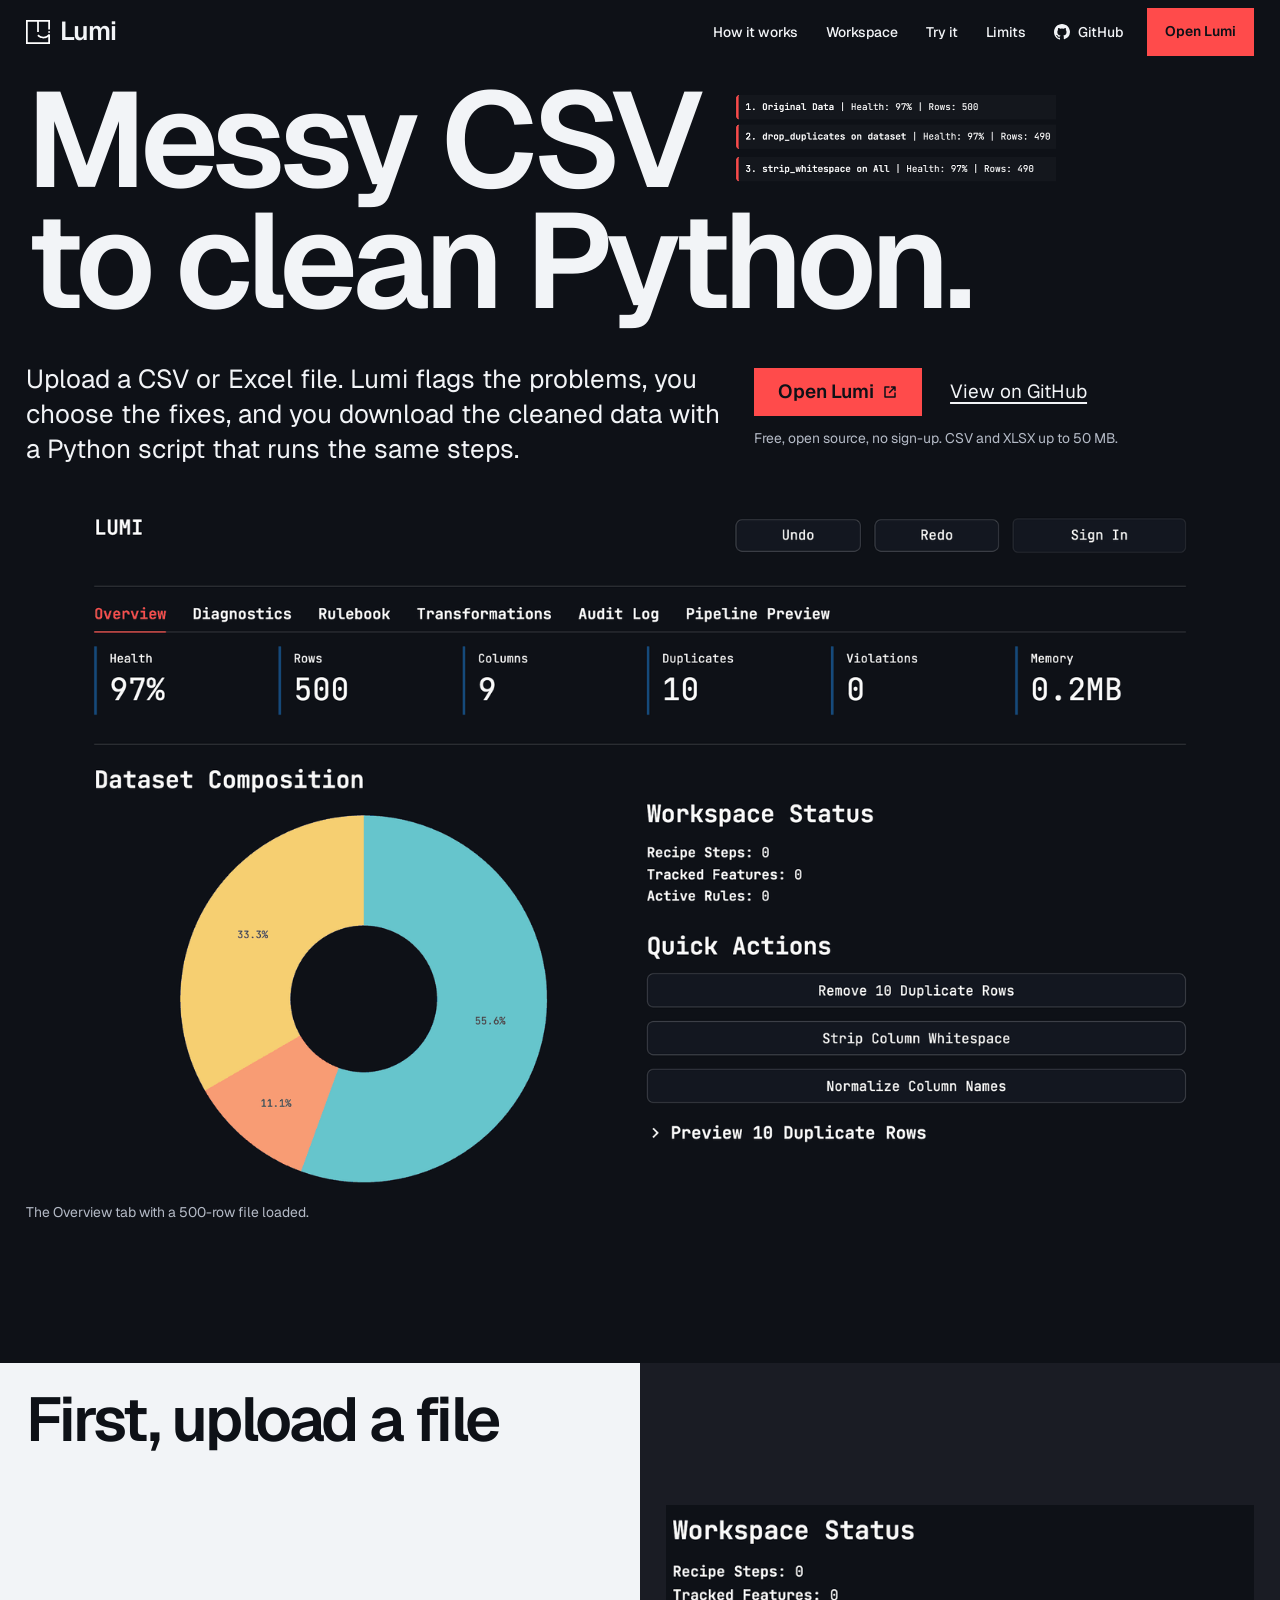
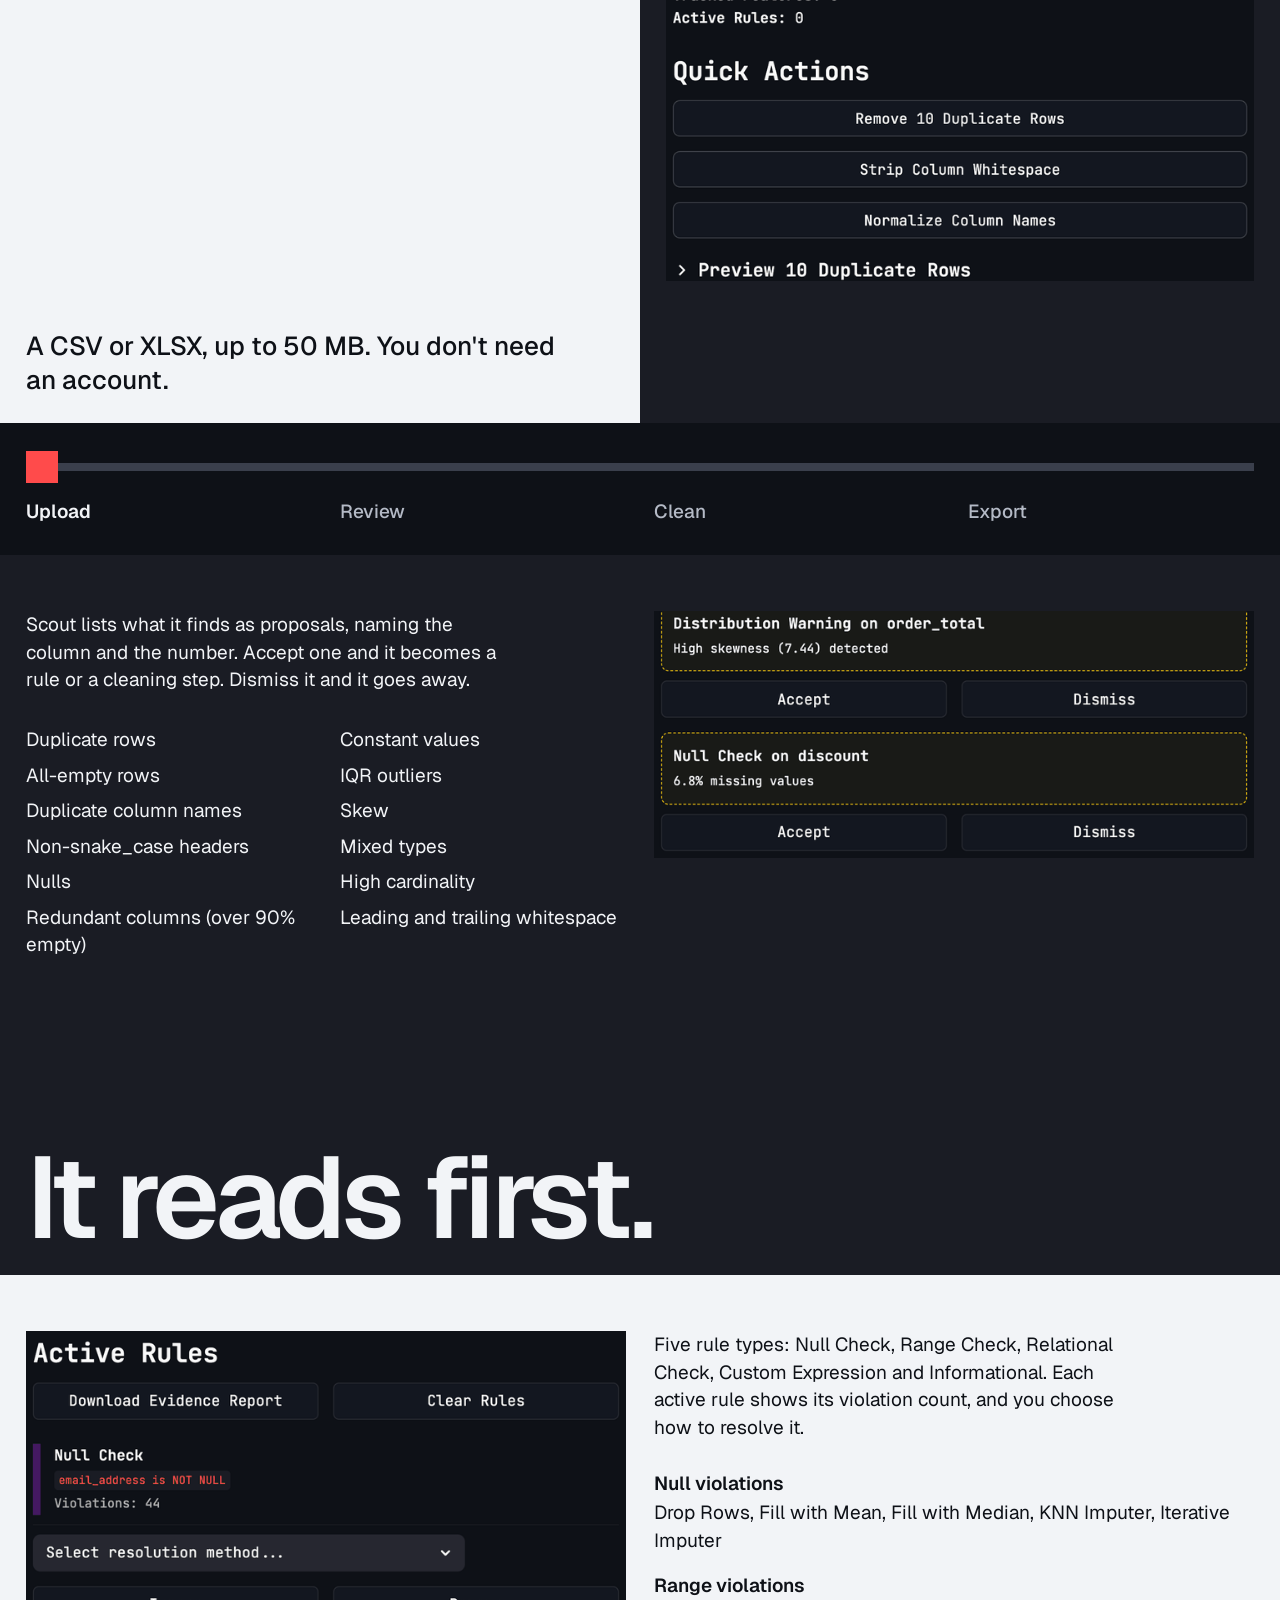
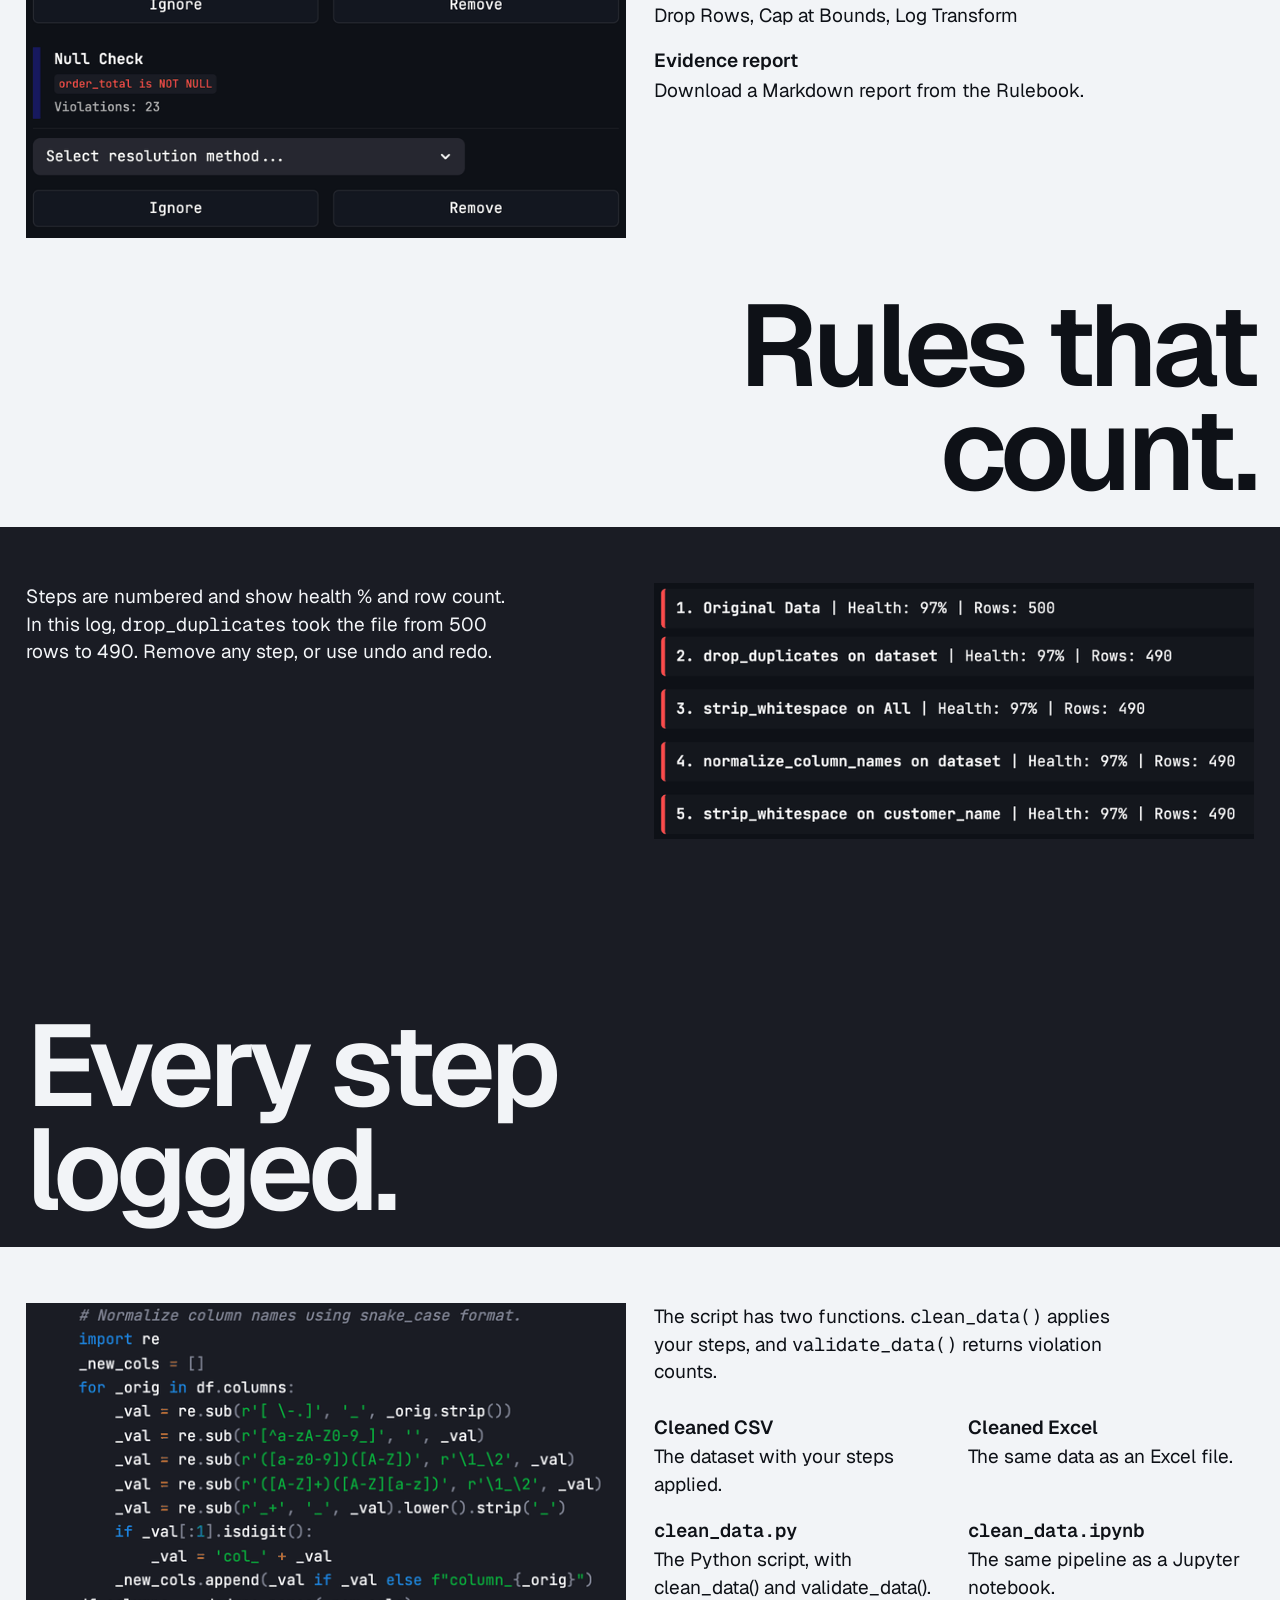
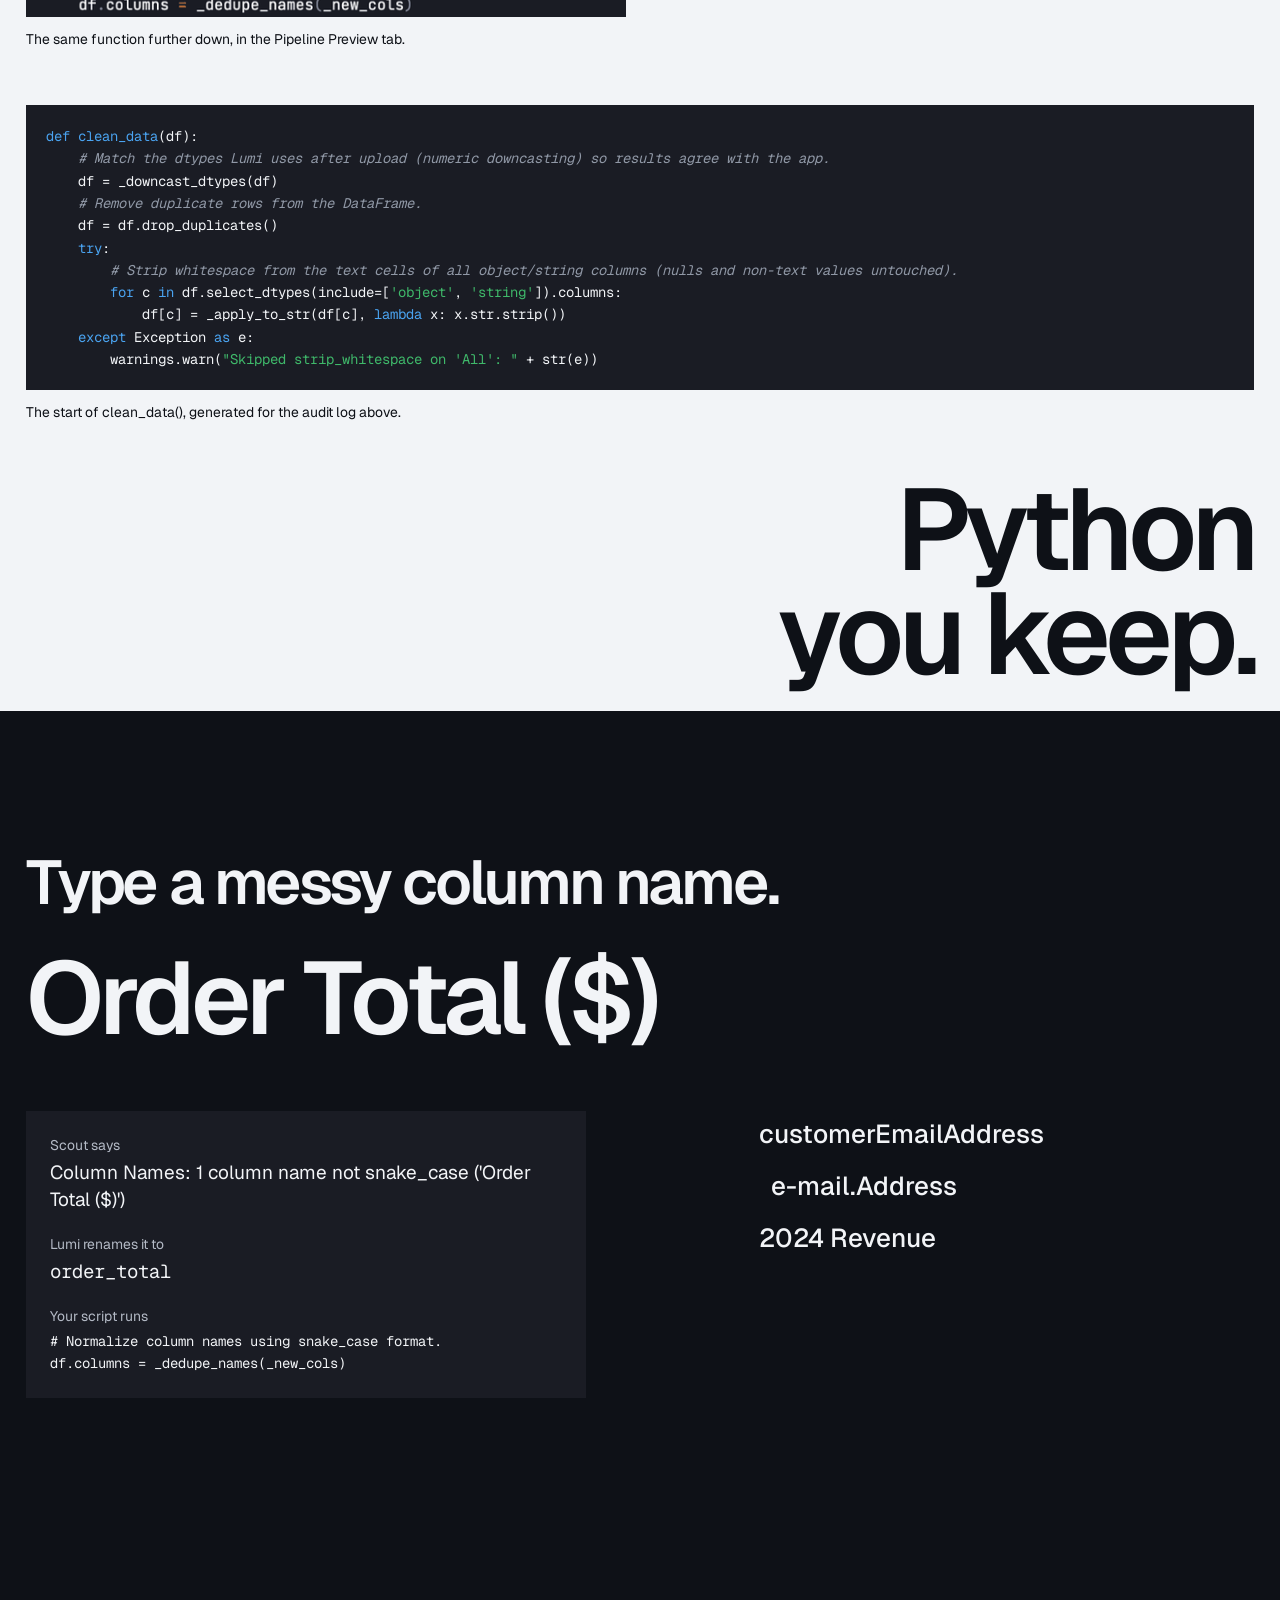
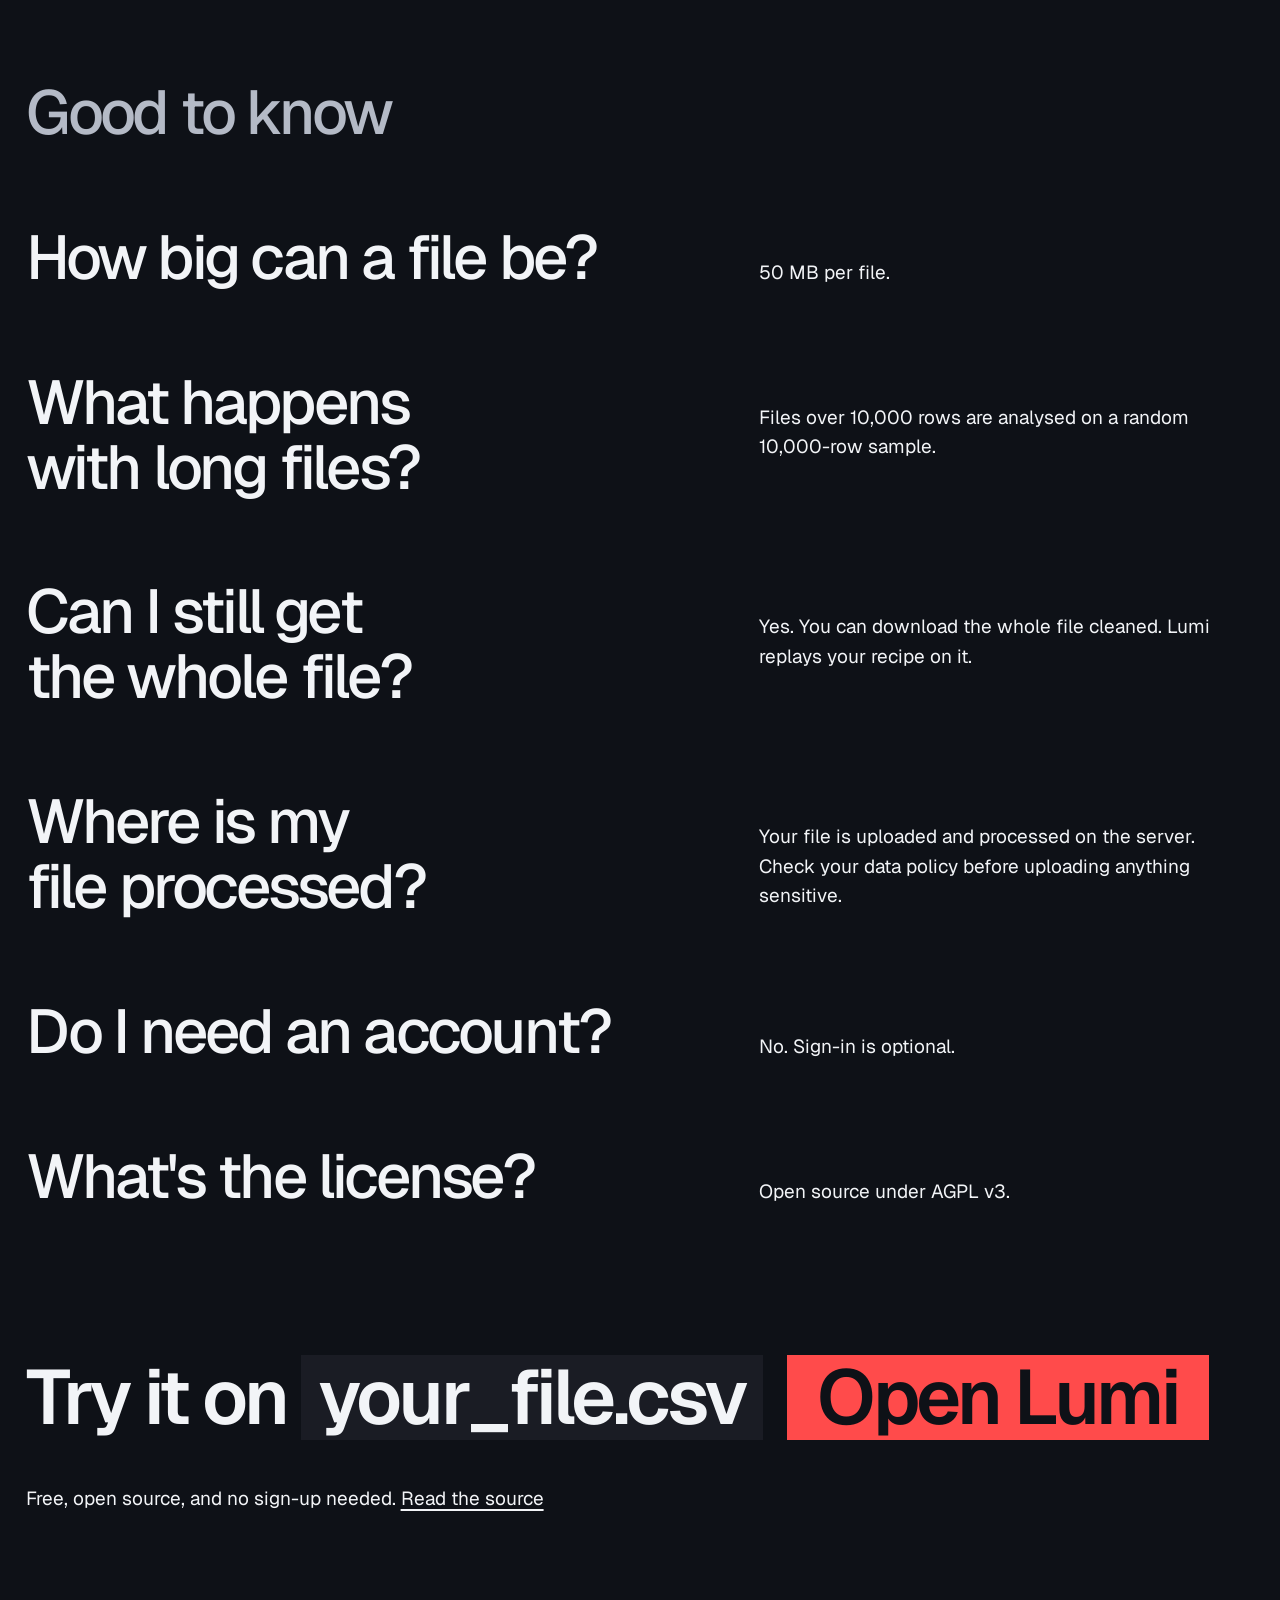
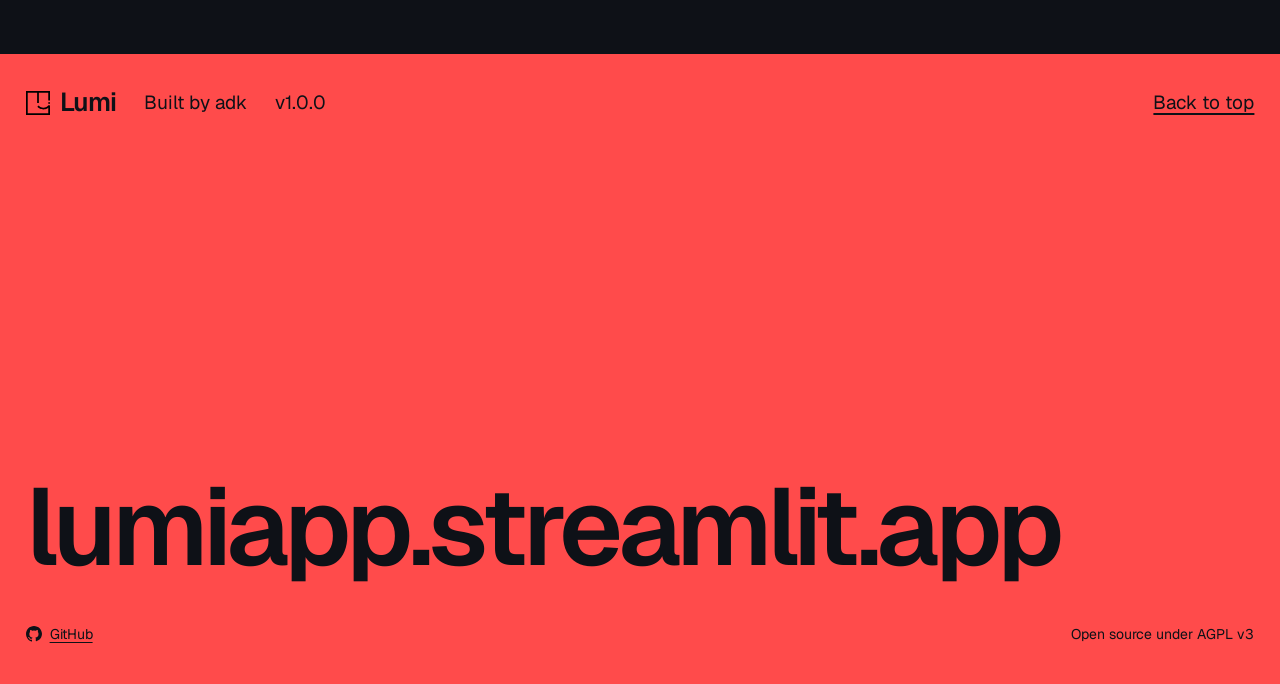
==== commit 5e991779: "ui: switch landing page type to Geist Replace General Sans with Geist, and set code in Geist Mono so" ====
--- a/index.html
+++ b/index.html
@@ -15,9 +15,9 @@
 
     <script>document.documentElement.className += ' js';</script>
 
-    <link rel="preconnect" href="https://api.fontshare.com">
-    <link rel="preconnect" href="https://cdn.fontshare.com" crossorigin>
-    <link href="https://api.fontshare.com/v2/css?f[]=general-sans@400,500,700&display=swap" rel="stylesheet">
+    <link rel="preconnect" href="https://fonts.googleapis.com">
+    <link rel="preconnect" href="https://fonts.gstatic.com" crossorigin>
+    <link href="https://fonts.googleapis.com/css2?family=Geist:wght@400;500;600&family=Geist+Mono:wght@400;500&display=swap" rel="stylesheet"> <!-- taste-skill-ignore: real code only -->
 
     <style>
         :root {
@@ -39,8 +39,8 @@
           --gap: 28px;
           --section: clamp(96px, 11vw, 168px);
 
-          --font: 'General Sans', system-ui, -apple-system, 'Segoe UI', sans-serif;
-          --mono: ui-monospace, SFMono-Regular, Menlo, monospace; /* taste-skill-ignore: real code only */
+          --font: 'Geist', system-ui, -apple-system, 'Segoe UI', sans-serif;
+          --mono: 'Geist Mono', ui-monospace, monospace; /* taste-skill-ignore: real code only */
 
           --small: clamp(0.8125rem, 0.79rem + 0.1vw, 0.875rem);
           --body: clamp(1.0625rem, 1rem + 0.25vw, 1.1875rem);
@@ -51,7 +51,7 @@
 
           --ease: cubic-bezier(0.2, 0.7, 0.2, 1);
           --ring: var(--ink);
-          --cap: 0.718;
+          --cap: 0.71;
         }
         @media (max-width: 1023px) {
           :root { --phrase: 13vw; }
@@ -77,7 +77,7 @@
         }
         img { display: block; }
         button, input { font: inherit; color: inherit; }
-        h1, h2, h3 { font-weight: 700; text-wrap: balance; }
+        h1, h2, h3 { font-weight: 600; text-wrap: balance; }
         code { font-family: var(--mono); font-size: 1em; }
         .sr-only, .skip-link, .nav-gh-text { /* taste-skill-ignore: visually hidden text */
             position: absolute; width: 1px; height: 1px; padding: 0; margin: -1px;
@@ -103,7 +103,7 @@
             display: inline-flex; align-items: center; justify-content: center; gap: 8px;
             min-height: 48px; padding: 0 24px; border: 0;
             background: var(--accent); color: var(--bg);
-            font-family: var(--font); font-size: var(--body); font-weight: 700; line-height: 1;
+            font-family: var(--font); font-size: var(--body); font-weight: 600; line-height: 1;
             text-decoration: none; cursor: pointer;
             transition: background-color 0.15s ease, transform 0.12s var(--ease);
         }
@@ -114,7 +114,7 @@
         .skip-link:focus {
             position: fixed; top: 8px; left: 8px; z-index: 10; width: auto; height: 48px; margin: 0;
             padding: 0 20px; overflow: visible; clip: auto; display: inline-flex; align-items: center;
-            background: var(--accent); color: var(--bg); font-weight: 700; text-decoration: none;
+            background: var(--accent); color: var(--bg); font-weight: 600; text-decoration: none;
         }
 
         /* Entrance (script only) */
@@ -132,7 +132,7 @@
         }
         .wordmark {
             display: inline-flex; align-items: center; gap: 10px; min-height: 48px;
-            font-size: var(--lead); font-weight: 700; letter-spacing: -0.02em;
+            font-size: var(--lead); font-weight: 600; letter-spacing: -0.03em;
             color: inherit; text-decoration: none; transition: opacity 0.15s ease;
         }
         .wordmark:hover { opacity: 0.75; }
@@ -160,7 +160,7 @@
         /* Hero */
         .hero { padding: 16px var(--margin) 0; margin-bottom: var(--section); }
         .hero-title {
-            font-size: var(--hero); line-height: 0.9; letter-spacing: -0.04em; font-weight: 700;
+            font-size: var(--hero); line-height: 0.9; letter-spacing: -0.045em; font-weight: 600;
         }
         .h1-l { display: block; white-space: nowrap; }
         .frame {
@@ -244,9 +244,9 @@
 
         /* How it works */
         .how { padding: var(--section) var(--margin); }
-        .how-h { font-size: var(--head); line-height: 1; letter-spacing: -0.03em; }
+        .how-h { font-size: var(--head); line-height: 1; letter-spacing: -0.045em; }
         .stage { margin-top: 64px; }
-        .stage-clause { font-size: var(--lead); font-weight: 700; }
+        .stage-clause { font-size: var(--lead); font-weight: 600; }
         .stage-body { margin-top: 8px; max-width: 40ch; }
         .stage-pic { margin-top: 20px; max-width: 720px; }
         .how-track, .how-names { display: none; }
@@ -312,7 +312,7 @@
         }
         .how-names button:hover { color: var(--ink); text-decoration-color: currentColor; }
         .how-names button:active { transform: scale(0.97); }
-        .how-names button[aria-pressed="true"] { color: var(--ink); font-weight: 700; }
+        .how-names button[aria-pressed="true"] { color: var(--ink); font-weight: 600; }
 
         @media (max-width: 1023.98px) {
           .js .how { grid-template-columns: minmax(0, 1fr); grid-template-rows: minmax(46svh, auto) auto auto auto auto; min-height: 0; }
@@ -341,13 +341,13 @@
         .ws-proof, .ws-wide { min-width: 0; }
         .ws-text > p { max-width: 38ch; }
         .phrase {
-            align-self: end; max-width: 6.6em; font-size: var(--phrase); line-height: 0.9; letter-spacing: -0.03em;
-            font-weight: 700; text-wrap: balance;
+            align-self: end; max-width: 6.6em; font-size: var(--phrase); line-height: 0.9; letter-spacing: -0.045em;
+            font-weight: 600; text-wrap: balance;
         }
         .list { columns: 1; column-gap: var(--gap); }
         .list li { padding: 4px 0; break-inside: avoid; }
         .defs { display: grid; gap: 18px 28px; }
-        .defs dt { font-weight: 700; }
+        .defs dt { font-weight: 600; }
         .defs dd { margin-top: 2px; max-width: 46ch; }
                 .code {
             display: block; max-width: 100%; overflow-x: auto; white-space: pre;
@@ -378,13 +378,13 @@
 
         /* Try it */
         .try { padding: var(--section) var(--margin); }
-        .try h2 { font-size: var(--head); line-height: 1; letter-spacing: -0.03em; }
+        .try h2 { font-size: var(--head); line-height: 1; letter-spacing: -0.045em; }
         .try-input { display: none; margin-top: 24px; }
         .js .try-input { display: block; }
         .try-input input {
             display: block; width: 100%; padding: 0.04em 0 0.08em; margin: 0; border: 0; background: none;
-            font-family: var(--font); font-weight: 700; font-size: clamp(48px, 8vw, 132px); line-height: 1.1;
-            letter-spacing: -0.03em; color: var(--ink); caret-color: var(--accent); caret-shape: block;
+            font-family: var(--font); font-weight: 600; font-size: clamp(48px, 8vw, 132px); line-height: 1.1;
+            letter-spacing: -0.045em; color: var(--ink); caret-color: var(--accent); caret-shape: block;
             text-overflow: clip; white-space: nowrap; overflow-x: auto; border-radius: 0;
         }
         .try-grid { display: grid; grid-template-columns: minmax(0, 1fr); gap: 28px; margin-top: 48px; }
@@ -420,7 +420,7 @@
         .limits { padding: var(--section) var(--margin); }
         .faq-row { display: grid; gap: 12px; align-items: baseline; }
         .faq-row + .faq-row { margin-top: 56px; }
-        .limits h2, .limits h3 { font-size: var(--head); line-height: 1.05; letter-spacing: -0.03em; font-weight: 500; }
+        .limits h2, .limits h3 { font-size: var(--head); line-height: 1.05; letter-spacing: -0.045em; font-weight: 500; }
         .limits h2 { color: var(--muted); }
         .faq-row p { max-width: 40ch; line-height: 1.55; }
         @media (min-width: 900px) {
@@ -432,7 +432,7 @@
 
         /* Closing sentence */
         .cta { padding: 0 var(--margin) var(--section); }
-        .cta-line { font-size: 10vw; font-weight: 700; line-height: 1.25; letter-spacing: -0.03em; }
+        .cta-line { font-size: 10vw; font-weight: 600; line-height: 1.25; letter-spacing: -0.045em; }
         .cta-line h2 { display: inline; font: inherit; letter-spacing: inherit; }
         .cta-block { display: inline-block; background: var(--raised); padding: 0 0.22em; line-height: 1.1; }
         .cta-btn {
@@ -453,7 +453,7 @@
         .foot-big {
             display: block; margin-top: auto; padding-top: 64px; color: inherit; text-decoration: underline;
             text-decoration-color: transparent; text-decoration-thickness: 0.06em; text-underline-offset: 0.1em;
-            font-size: 8.5vw; font-weight: 700; line-height: 1; letter-spacing: -0.04em; white-space: nowrap;
+            font-size: 8.5vw; font-weight: 600; line-height: 1; letter-spacing: -0.045em; white-space: nowrap;
             transition: text-decoration-color 0.15s ease, transform 0.2s var(--ease);
         }
         .foot-big:hover { text-decoration-color: currentColor; }
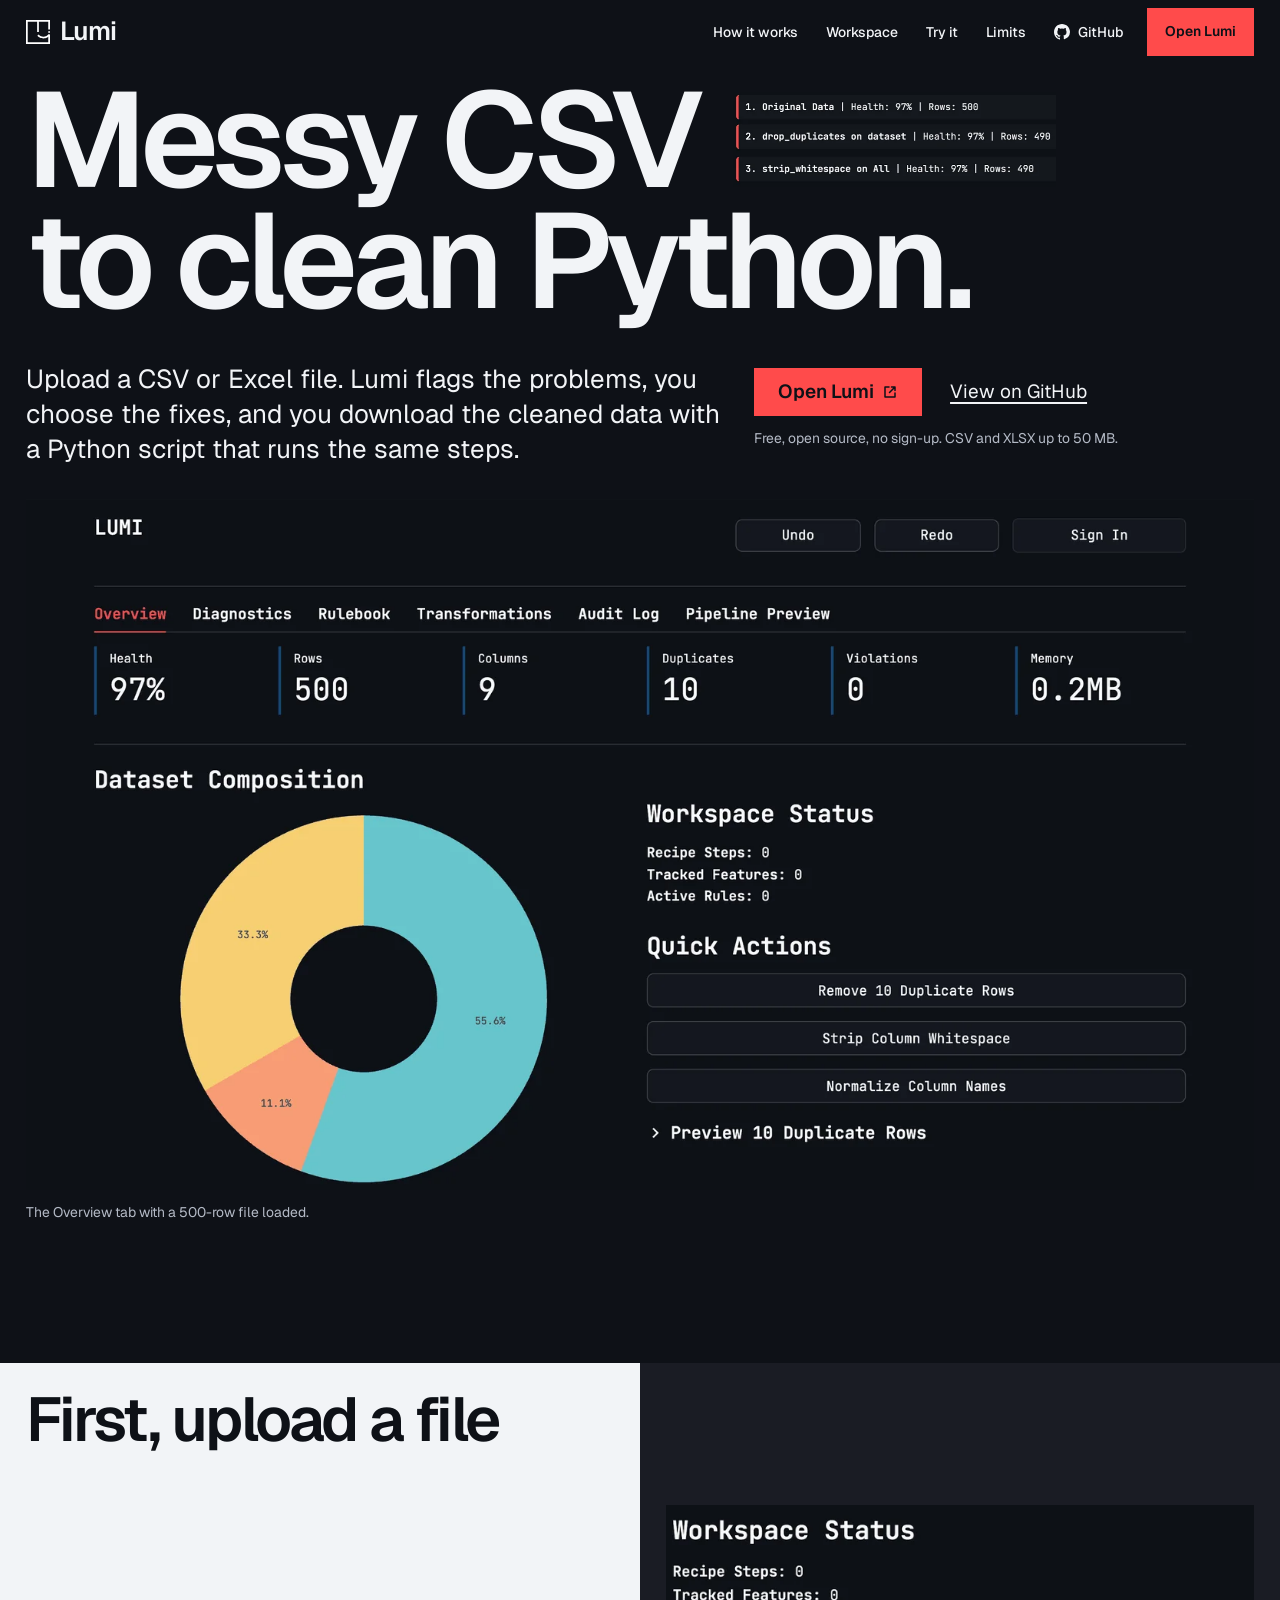
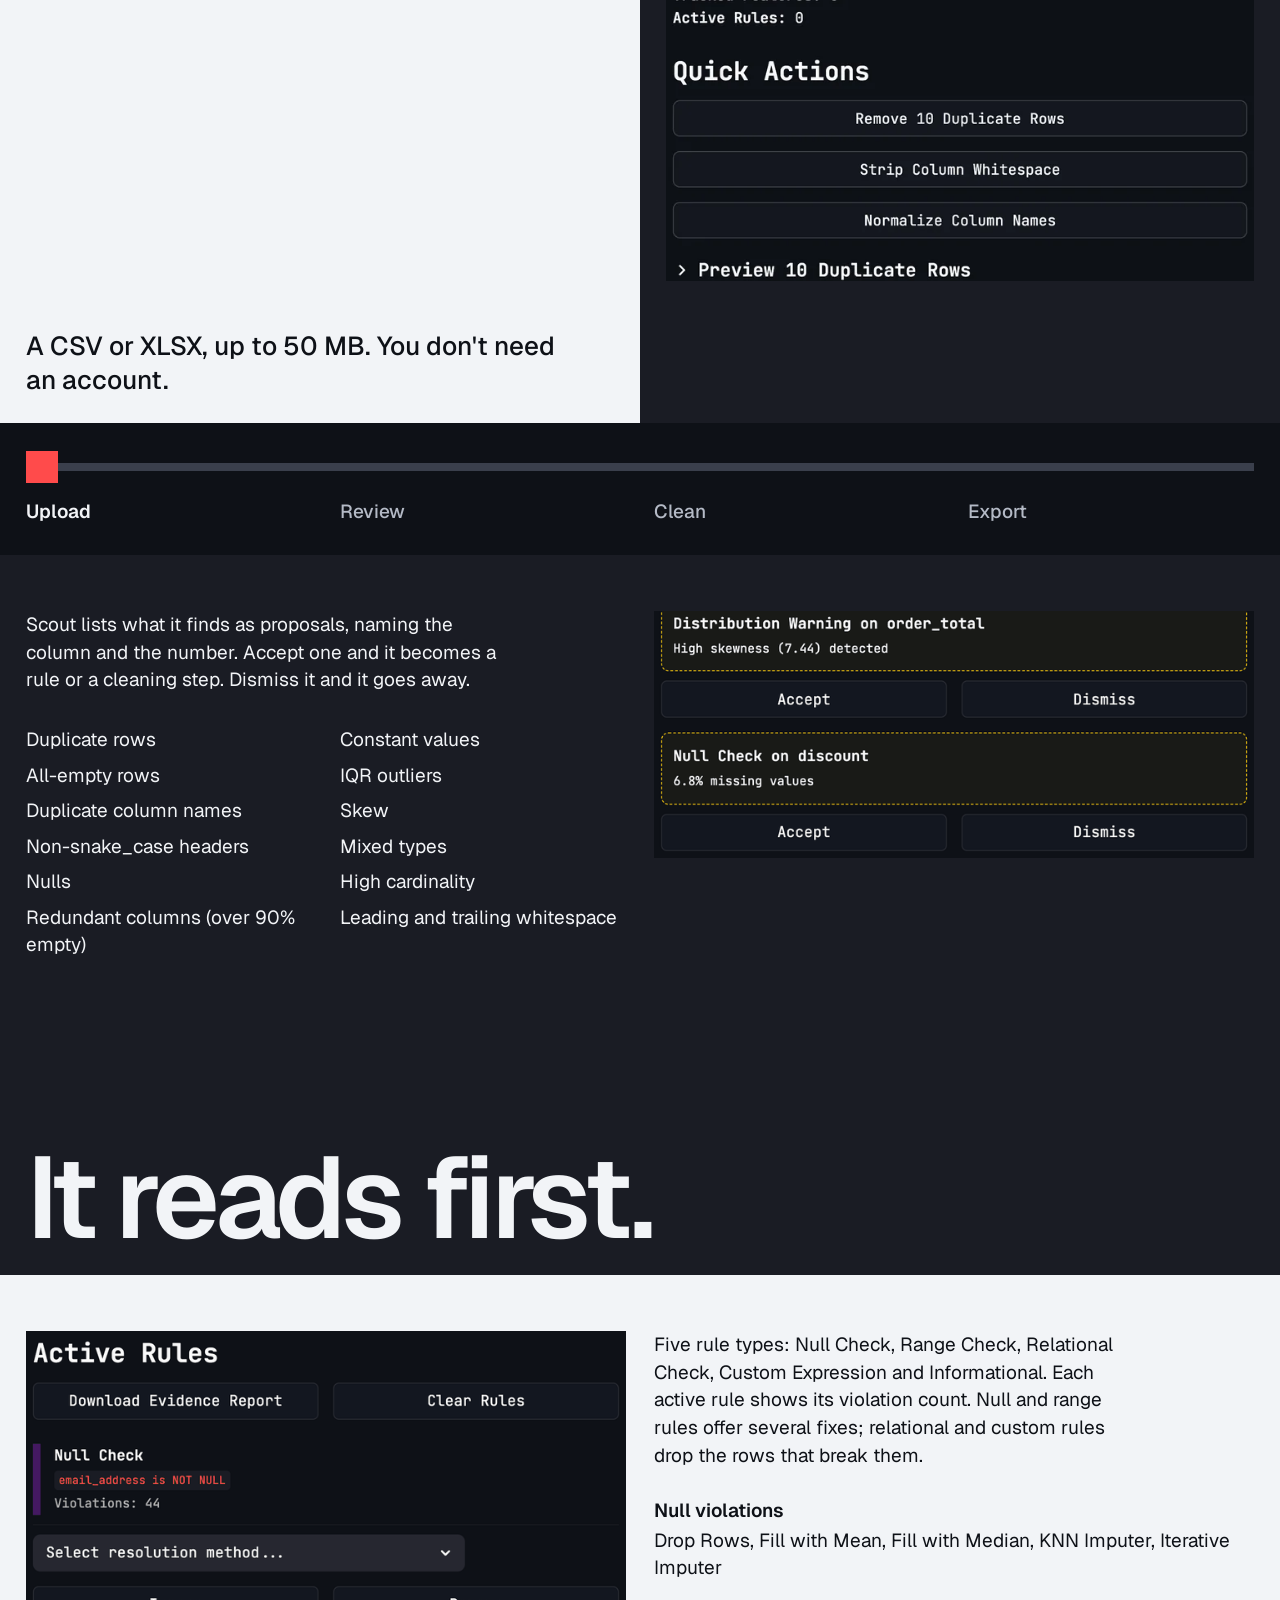
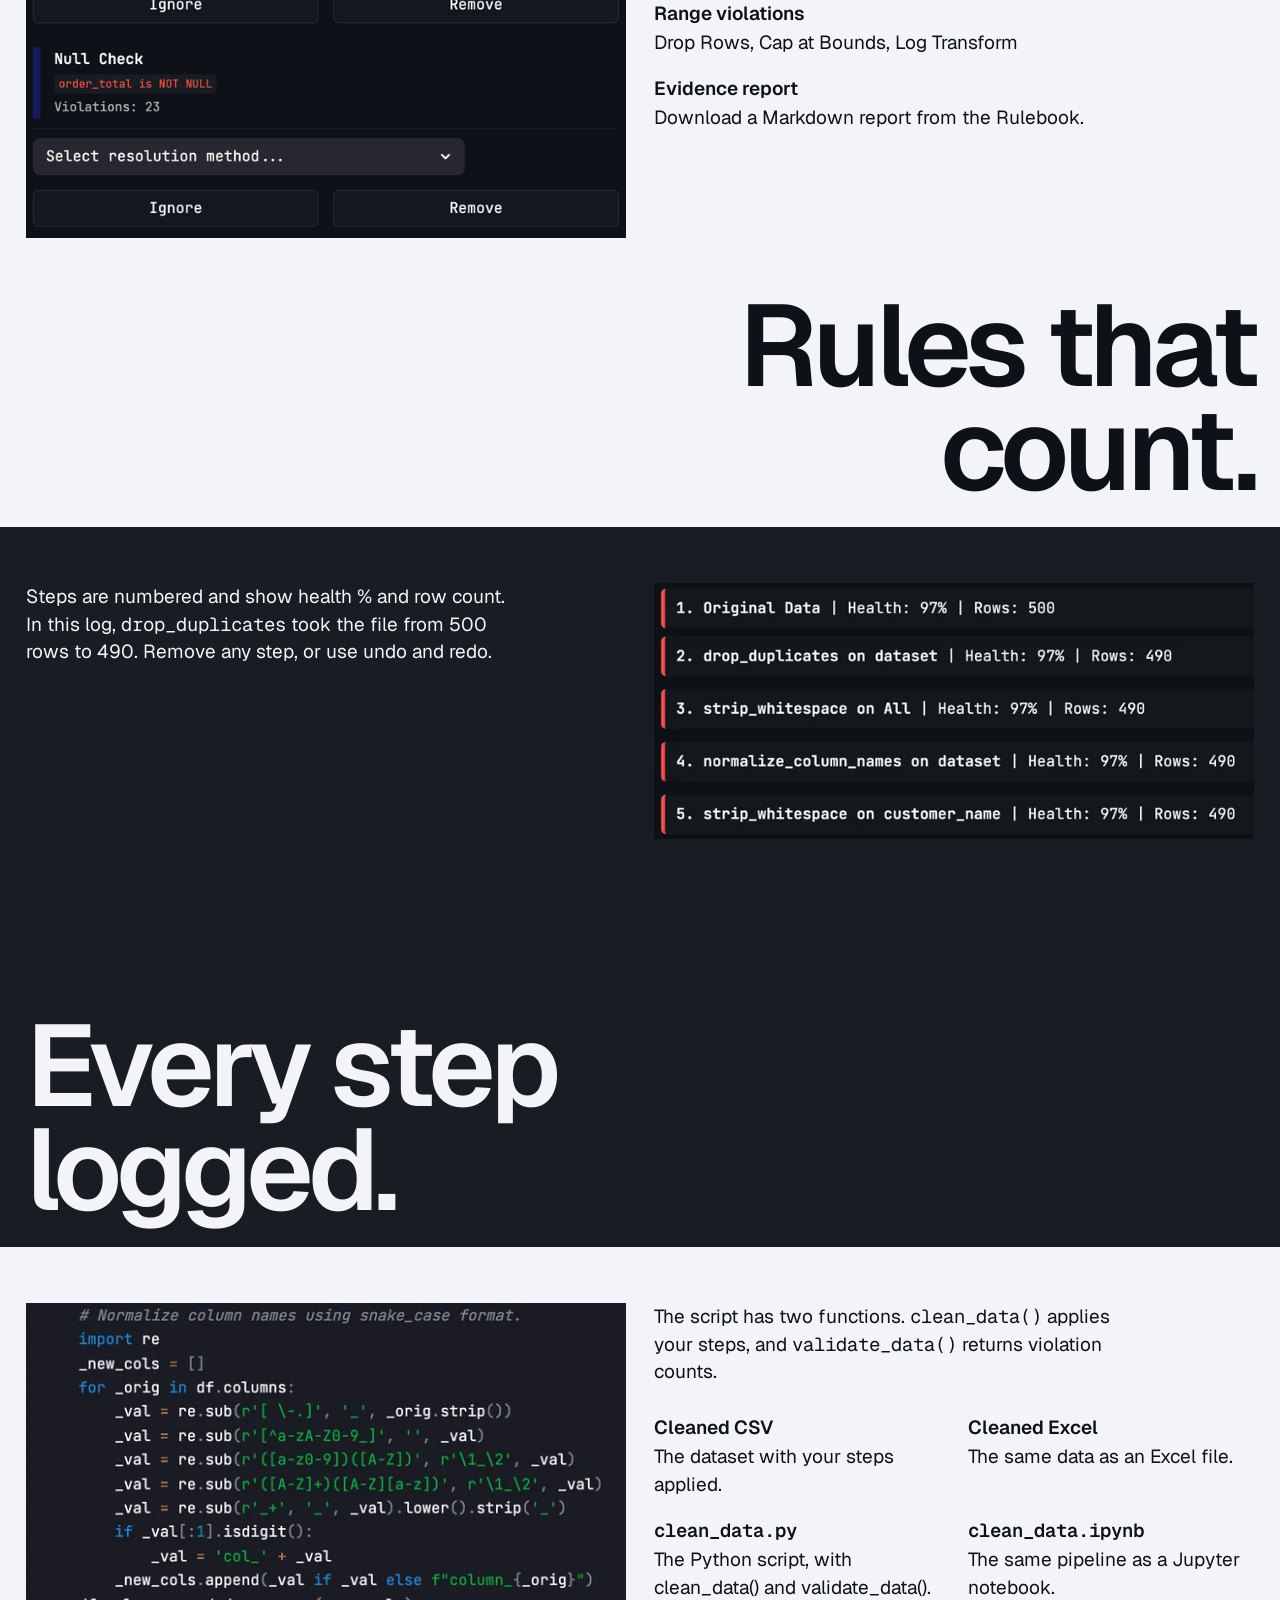
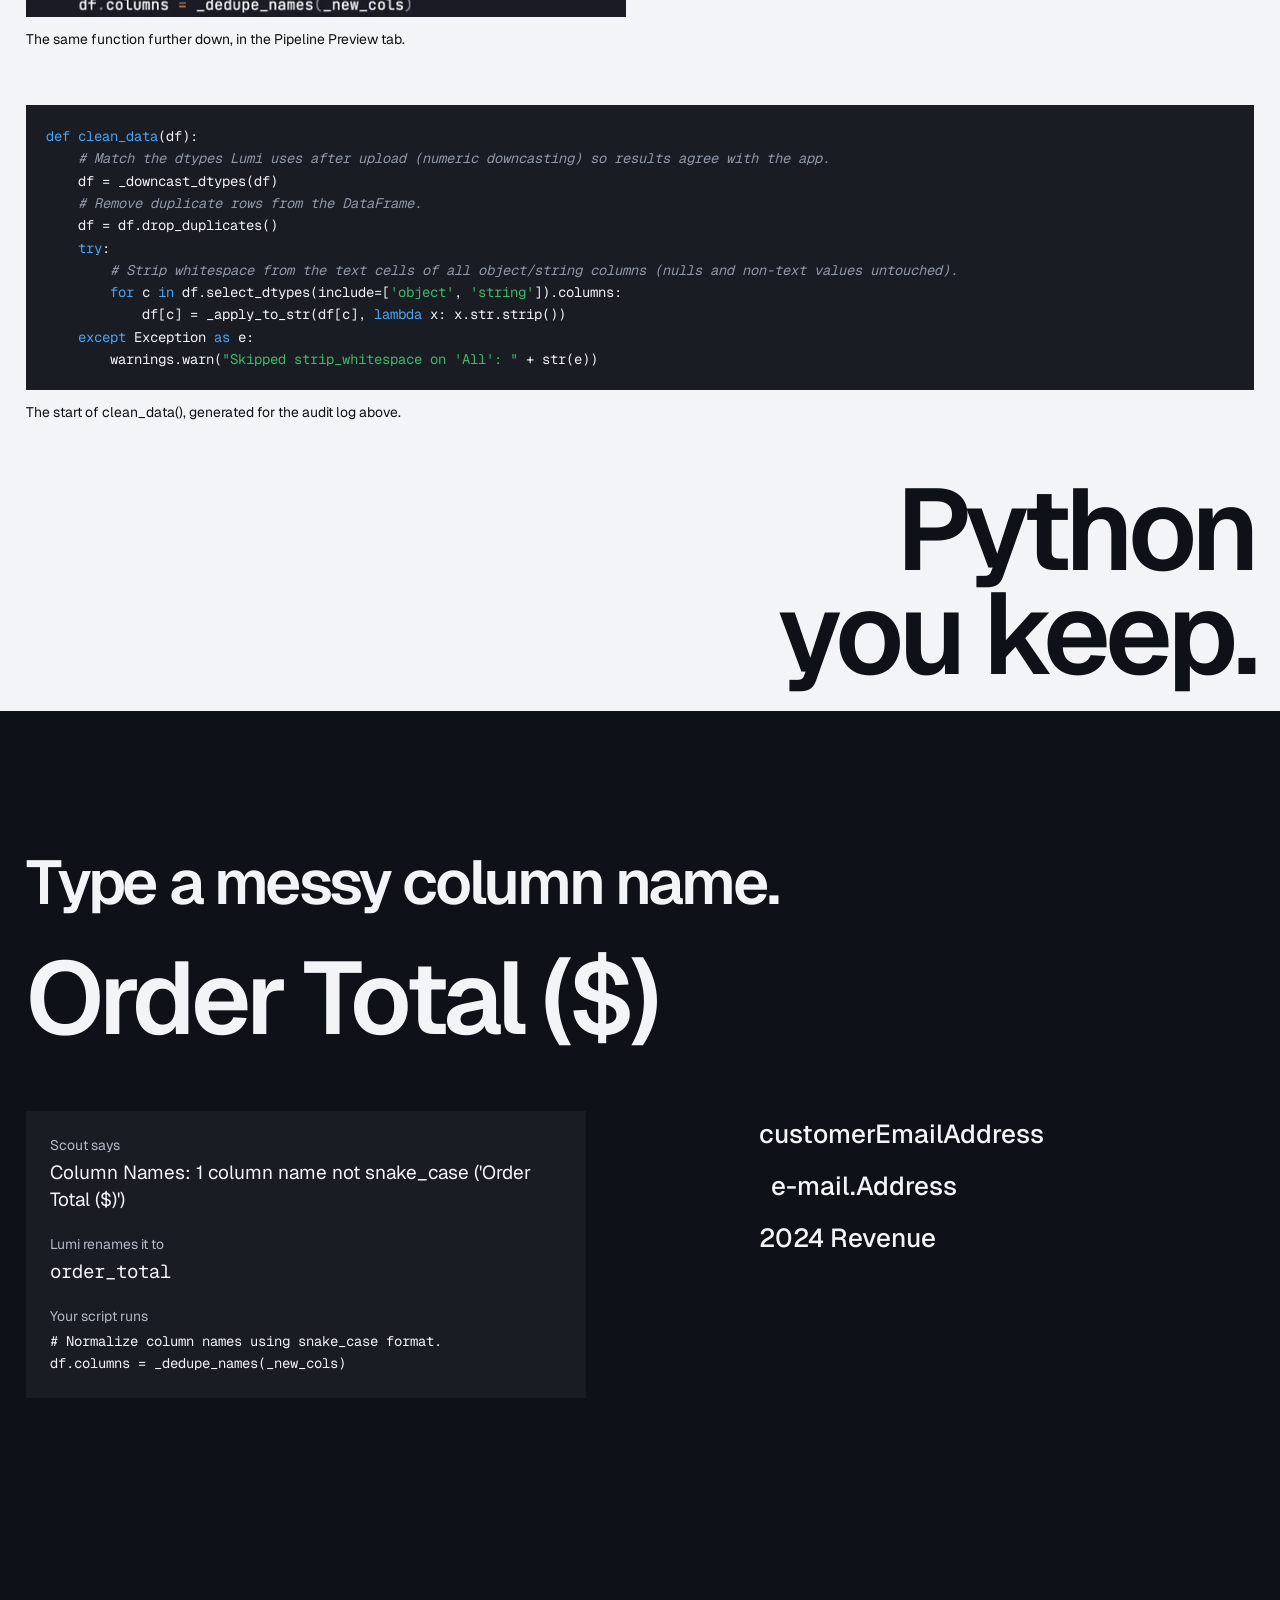
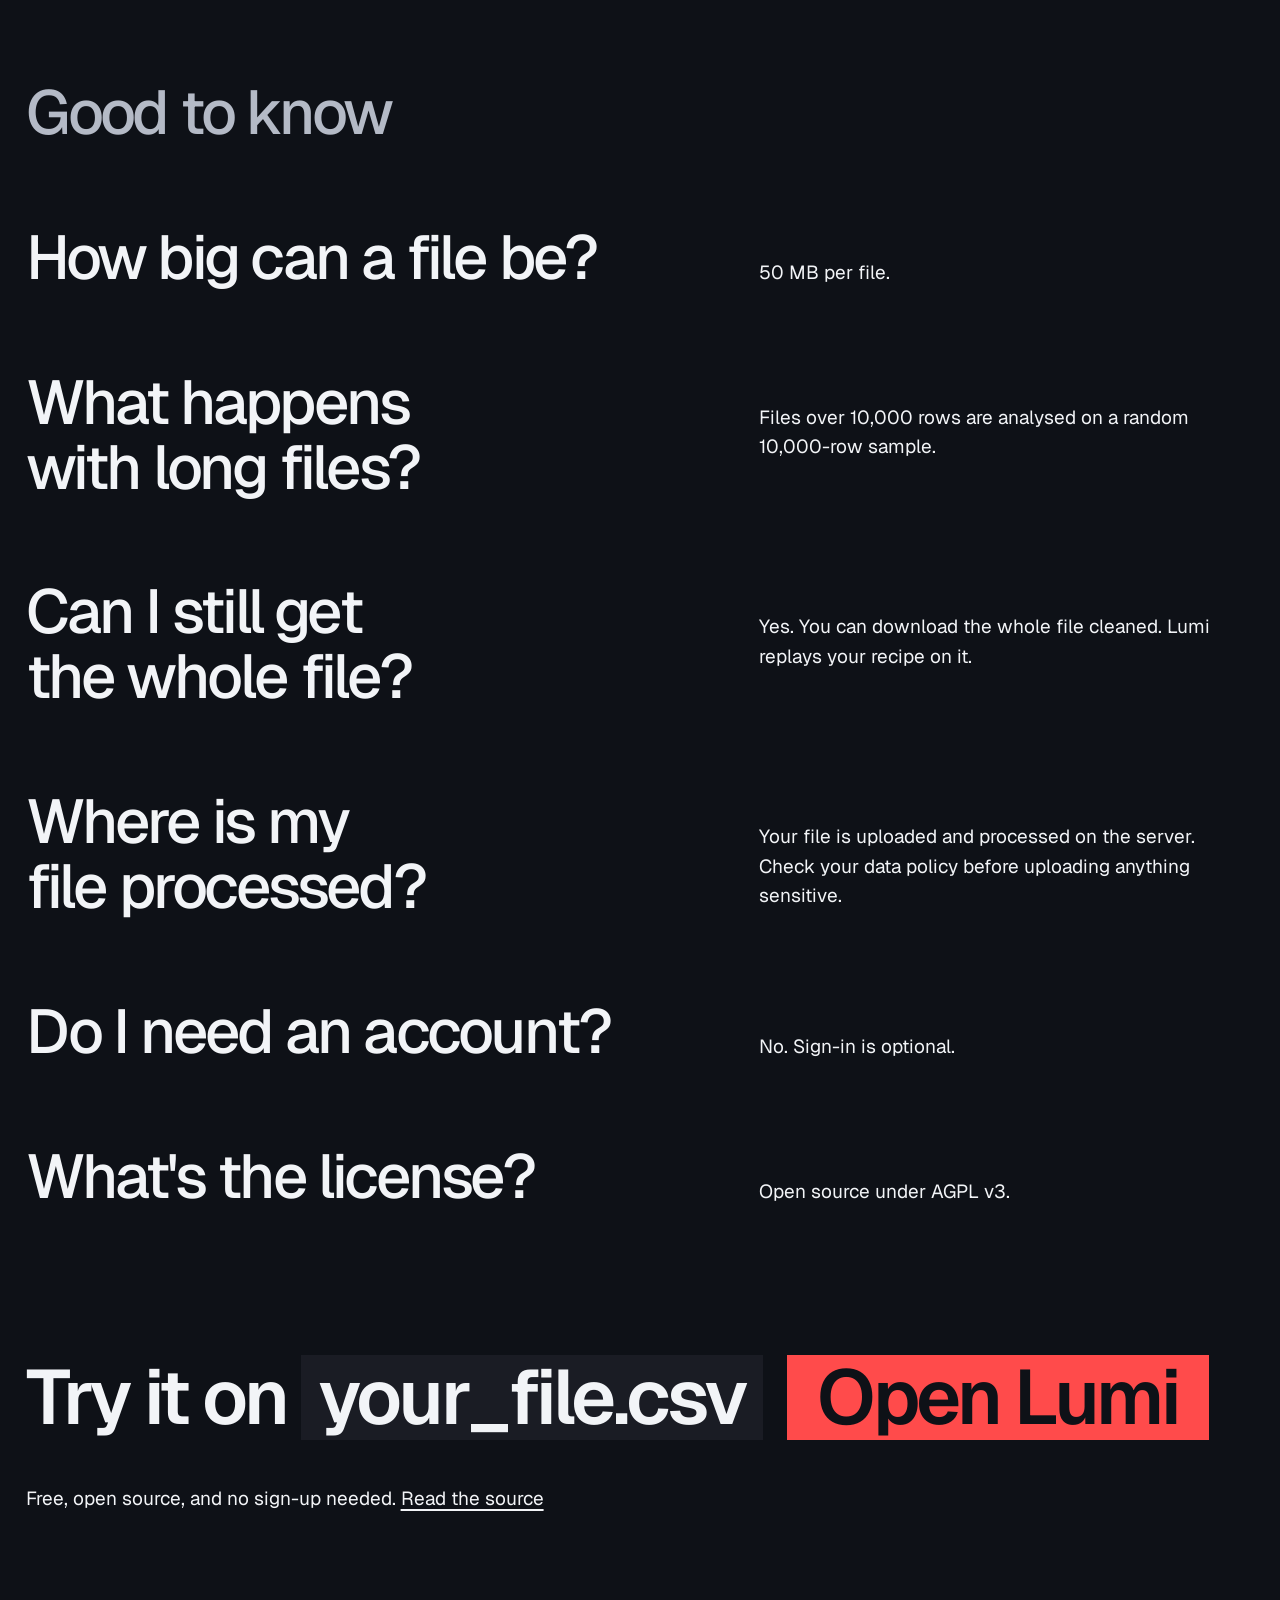
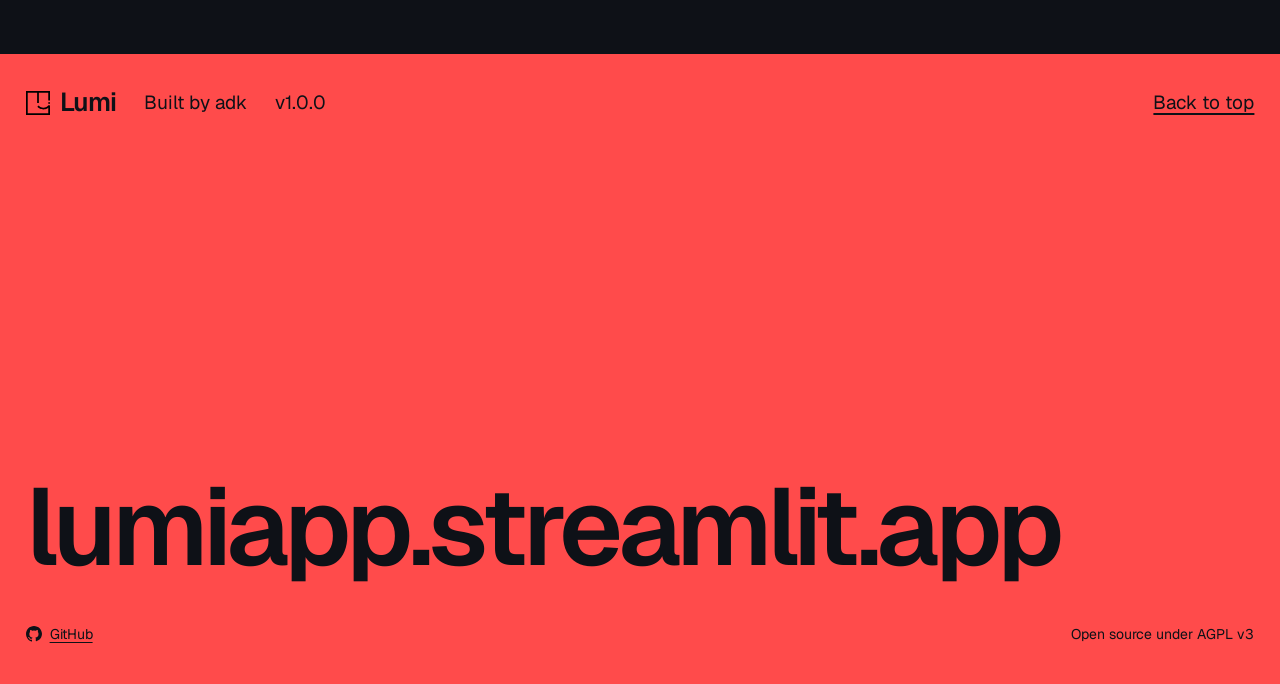
==== commit 0a66f62d: "fix(landing): close stress-test findings Show the focus ring on the phone stage buttons, which match" ====
--- a/index.html
+++ b/index.html
@@ -10,7 +10,11 @@
     <meta property="og:title" content="Lumi | Interactive Data Cleaning & Validation Assistant">
     <meta property="og:description" content="Scout your dataset, visually build data validation rulebooks, clean formatting issues, and export your cleaning steps as a Python pipeline.">
     <meta property="og:type" content="website">
-    <meta property="og:url" content="https://github.com/adk7712/lumi">
+    <meta property="og:image" content="https://raw.githubusercontent.com/adk7712/lumi/master/assets/og-image.png">
+    <meta property="og:image:width" content="1200">
+    <meta property="og:image:height" content="630">
+    <meta property="og:image:alt" content="Lumi: Messy CSV to clean Python.">
+    <meta name="twitter:card" content="summary_large_image">
     <link rel="icon" type="image/svg+xml" href="assets/lumi_logo_white.svg">
 
     <script>document.documentElement.className += ' js';</script>
@@ -322,7 +326,7 @@
           .js .stage-text { grid-column: 1; grid-row: 4; justify-content: flex-start; padding-top: 20px; }
           .js .how-names {
               grid-column: 1; grid-row: 5; grid-template-columns: repeat(2, minmax(0, 1fr)); padding: 8px var(--margin) 32px;
-              background: var(--paper); color: var(--paper-ink);
+              background: var(--paper); color: var(--paper-ink); --ring: var(--paper-ink);
           }
           .js .how-names button { color: var(--paper-ink); opacity: 0.62; }
           .js .how-names button:hover, .js .how-names button[aria-pressed="true"] { opacity: 1; color: var(--paper-ink); }
@@ -505,7 +509,7 @@
 
     <main id="main">
         <section class="hero" aria-labelledby="hero-title">
-            <h1 id="hero-title" class="hero-title"><span class="h1-l">Messy CSV <span class="frame" aria-hidden="true"><img src="assets/screenshots/audit-log.png" width="1600" height="556" alt="" decoding="async"></span></span> <span class="h1-l">to clean Python.</span></h1>
+            <h1 id="hero-title" class="hero-title"><span class="h1-l">Messy CSV <span class="frame" aria-hidden="true"><picture><source type="image/webp" srcset="assets/screenshots/audit-log.webp"><img src="assets/screenshots/audit-log.png" width="1600" height="556" alt="" decoding="async"></picture></span></span> <span class="h1-l">to clean Python.</span></h1>
             <div class="hero-row">
                 <p class="lead" data-r>Upload a CSV or Excel file. Lumi flags the problems, you choose the fixes, and you download the cleaned data with a Python script that runs the same steps.</p>
                 <div class="hero-actions" data-r>
@@ -516,7 +520,7 @@
             </div>
             <figure class="hero-fig">
                 <div class="shot shot--overview shutter">
-                    <img src="assets/screenshots/overview.png" width="1600" height="1000" fetchpriority="high" alt="Lumi's Overview tab for a loaded file: health 97%, 500 rows, 9 columns, and a donut chart of the dataset's composition.">
+                    <picture><source type="image/webp" srcset="assets/screenshots/overview.webp"><img src="assets/screenshots/overview.png" width="1600" height="1000" fetchpriority="high" alt="Lumi's Overview tab for a loaded file: health 97%, 500 rows, 9 columns, and a donut chart of the dataset's composition."></picture>
                 </div>
                 <figcaption>The Overview tab with a 500-row file loaded.</figcaption>
             </figure>
@@ -532,7 +536,7 @@
                 </div>
                 <figure class="stage-pic">
                     <div class="shot shot--status">
-                        <img src="assets/screenshots/overview.png" width="1600" height="1000" loading="lazy" decoding="async" alt="Lumi's Workspace Status and Quick Actions: recipe steps, tracked features and active rules at 0, and buttons such as Remove 10 Duplicate Rows and Strip Column Whitespace.">
+                        <picture><source type="image/webp" srcset="assets/screenshots/overview.webp"><img src="assets/screenshots/overview.png" width="1600" height="1000" loading="lazy" decoding="async" alt="Lumi's Workspace Status and Quick Actions: recipe steps, tracked features and active rules at 0, and buttons such as Remove 10 Duplicate Rows and Strip Column Whitespace."></picture>
                     </div>
                 </figure>
             </div>
@@ -543,18 +547,18 @@
                 </div>
                 <figure class="stage-pic">
                     <div class="shot shot--proposals">
-                        <img src="assets/screenshots/rulebook.png" width="1600" height="1000" loading="lazy" decoding="async" alt="Scout proposal cards in Lumi, including Null Check on discount with 6.8% missing values, each with Accept and Dismiss buttons.">
+                        <picture><source type="image/webp" srcset="assets/screenshots/rulebook.webp"><img src="assets/screenshots/rulebook.png" width="1600" height="1000" loading="lazy" decoding="async" alt="Scout proposal cards in Lumi, including Null Check on discount with 6.8% missing values, each with Accept and Dismiss buttons."></picture>
                     </div>
                 </figure>
             </div>
             <div class="stage" data-name="Clean">
                 <div class="stage-text">
                     <p class="stage-clause">Next, set rules and clean</p>
-                    <p class="stage-body">Add rules, choose how violations get resolved, and apply any of the 17 transforms. Each step goes in the Audit Log.</p>
+                    <p class="stage-body">Add rules, resolve their violations, and apply any of the 12 transforms in the Transformations tab. Each step goes in the Audit Log.</p>
                 </div>
                 <figure class="stage-pic">
                     <div class="shot shot--rules">
-                        <img src="assets/screenshots/rulebook.png" width="1600" height="1000" loading="lazy" decoding="async" alt="Active Rules in Lumi's Rulebook, including a Null Check on email_address with 44 violations, a resolution method dropdown, and Ignore and Remove buttons.">
+                        <picture><source type="image/webp" srcset="assets/screenshots/rulebook.webp"><img src="assets/screenshots/rulebook.png" width="1600" height="1000" loading="lazy" decoding="async" alt="Active Rules in Lumi's Rulebook, including a Null Check on email_address with 44 violations, a resolution method dropdown, and Ignore and Remove buttons."></picture>
                     </div>
                 </figure>
             </div>
@@ -565,7 +569,7 @@
                 </div>
                 <figure class="stage-pic">
                     <div class="shot shot--pipeline shot--c">
-                        <img src="assets/screenshots/pipeline.png" width="1600" height="1000" loading="lazy" decoding="async" alt="Generated Python in Lumi: a comment reading Normalize column names using snake_case format, followed by the loop that does it.">
+                        <picture><source type="image/webp" srcset="assets/screenshots/pipeline.webp"><img src="assets/screenshots/pipeline.png" width="1600" height="1000" loading="lazy" decoding="async" alt="Generated Python in Lumi: a comment reading Normalize column names using snake_case format, followed by the loop that does it."></picture>
                     </div>
                 </figure>
             </div>
@@ -606,7 +610,7 @@
             <div class="ws-proof">
                 <figure data-r>
                     <div class="shot shot--proposals">
-                        <img src="assets/screenshots/rulebook.png" width="1600" height="1000" loading="lazy" decoding="async" alt="Scout proposal cards in Lumi, including Null Check on discount with 6.8% missing values, each with Accept and Dismiss buttons.">
+                        <picture><source type="image/webp" srcset="assets/screenshots/rulebook.webp"><img src="assets/screenshots/rulebook.png" width="1600" height="1000" loading="lazy" decoding="async" alt="Scout proposal cards in Lumi, including Null Check on discount with 6.8% missing values, each with Accept and Dismiss buttons."></picture>
                     </div>
                 </figure>
             </div>
@@ -615,7 +619,7 @@
 
         <section class="field field--paper field--mirror" aria-labelledby="ws-2">
             <div class="ws-text">
-                <p data-r>Five rule types: Null Check, Range Check, Relational Check, Custom Expression and Informational. Each active rule shows its violation count, and you choose how to resolve it.</p>
+                <p data-r>Five rule types: Null Check, Range Check, Relational Check, Custom Expression and Informational. Each active rule shows its violation count. Null and range rules offer several fixes; relational and custom rules drop the rows that break them.</p>
                 <dl class="defs" data-r>
                     <div><dt>Null violations</dt><dd>Drop Rows, Fill with Mean, Fill with Median, KNN Imputer, Iterative Imputer</dd></div>
                     <div><dt>Range violations</dt><dd>Drop Rows, Cap at Bounds, Log Transform</dd></div>
@@ -625,7 +629,7 @@
             <div class="ws-proof">
                 <figure data-r>
                     <div class="shot shot--rules">
-                        <img src="assets/screenshots/rulebook.png" width="1600" height="1000" loading="lazy" decoding="async" alt="Active Rules in Lumi's Rulebook, including a Null Check on email_address with 44 violations, a resolution method dropdown, and Ignore and Remove buttons.">
+                        <picture><source type="image/webp" srcset="assets/screenshots/rulebook.webp"><img src="assets/screenshots/rulebook.png" width="1600" height="1000" loading="lazy" decoding="async" alt="Active Rules in Lumi's Rulebook, including a Null Check on email_address with 44 violations, a resolution method dropdown, and Ignore and Remove buttons."></picture>
                     </div>
                 </figure>
             </div>
@@ -639,7 +643,7 @@
             <div class="ws-proof">
                 <figure data-r>
                     <div class="shot shot--audit shot--c">
-                        <img src="assets/screenshots/audit-log.png" width="1600" height="556" loading="lazy" decoding="async" alt="Lumi's Audit Log with five numbered steps, from Original Data at 500 rows to strip_whitespace on customer_name at 490 rows, each with its health score.">
+                        <picture><source type="image/webp" srcset="assets/screenshots/audit-log.webp"><img src="assets/screenshots/audit-log.png" width="1600" height="556" loading="lazy" decoding="async" alt="Lumi's Audit Log with five numbered steps, from Original Data at 500 rows to strip_whitespace on customer_name at 490 rows, each with its health score."></picture>
                     </div>
                 </figure>
             </div>
@@ -659,7 +663,7 @@
             <div class="ws-proof">
                 <figure data-r>
                     <div class="shot shot--pipeline shot--c">
-                        <img src="assets/screenshots/pipeline.png" width="1600" height="1000" loading="lazy" decoding="async" alt="Generated Python in Lumi: a comment reading Normalize column names using snake_case format, followed by the loop that does it.">
+                        <picture><source type="image/webp" srcset="assets/screenshots/pipeline.webp"><img src="assets/screenshots/pipeline.png" width="1600" height="1000" loading="lazy" decoding="async" alt="Generated Python in Lumi: a comment reading Normalize column names using snake_case format, followed by the loop that does it."></picture>
                     </div>
                     <figcaption>The same function further down, in the Pipeline Preview tab.</figcaption>
                 </figure>
@@ -689,7 +693,8 @@
                 <input id="col" type="text" value="Order Total ($)" aria-label="Column name" autocomplete="off" autocapitalize="off" spellcheck="false">
             </div>
             <div class="try-grid">
-                <div class="answer" data-ui aria-live="polite" data-r>
+                <p id="try-live" class="sr-only" aria-live="polite"></p>
+                <div class="answer" data-ui data-r>
                     <dl>
                         <div><dt>Scout says</dt><dd id="o-scout">Column Names: 1 column name not snake_case ('Order Total ($)')</dd></div>
                         <div><dt>Lumi renames it to</dt><dd><code id="o-name">order_total</code></dd></div>
@@ -825,12 +830,18 @@
         var input = d.getElementById('col');
         var oScout = d.getElementById('o-scout');
         var oName = d.getElementById('o-name');
-        function render() {
+        var live = d.getElementById('try-live'), liveTimer;
+        function announce(val) {
+            clearTimeout(liveTimer);
+            liveTimer = setTimeout(function () { live.textContent = 'Lumi renames it to ' + val + '.'; }, 800);
+        }
+        function render(quiet) {
             var orig = input.value, val = normalize(orig);
             oScout.textContent = val === orig
                 ? 'Nothing to flag. Already snake_case.'
                 : "Column Names: 1 column name not snake_case ('" + orig + "')";
             oName.textContent = val;
+            if (quiet !== true) announce(val);
         }
         input.addEventListener('input', render);
         [].forEach.call(d.querySelectorAll('.example'), function (b) {
@@ -838,9 +849,10 @@
                 input.value = b.getAttribute('data-v');
                 input.scrollLeft = 0;
                 render();
+                input.focus();
             });
         });
-        render();
+        render(true);
     })();
     </script>
 </body>
